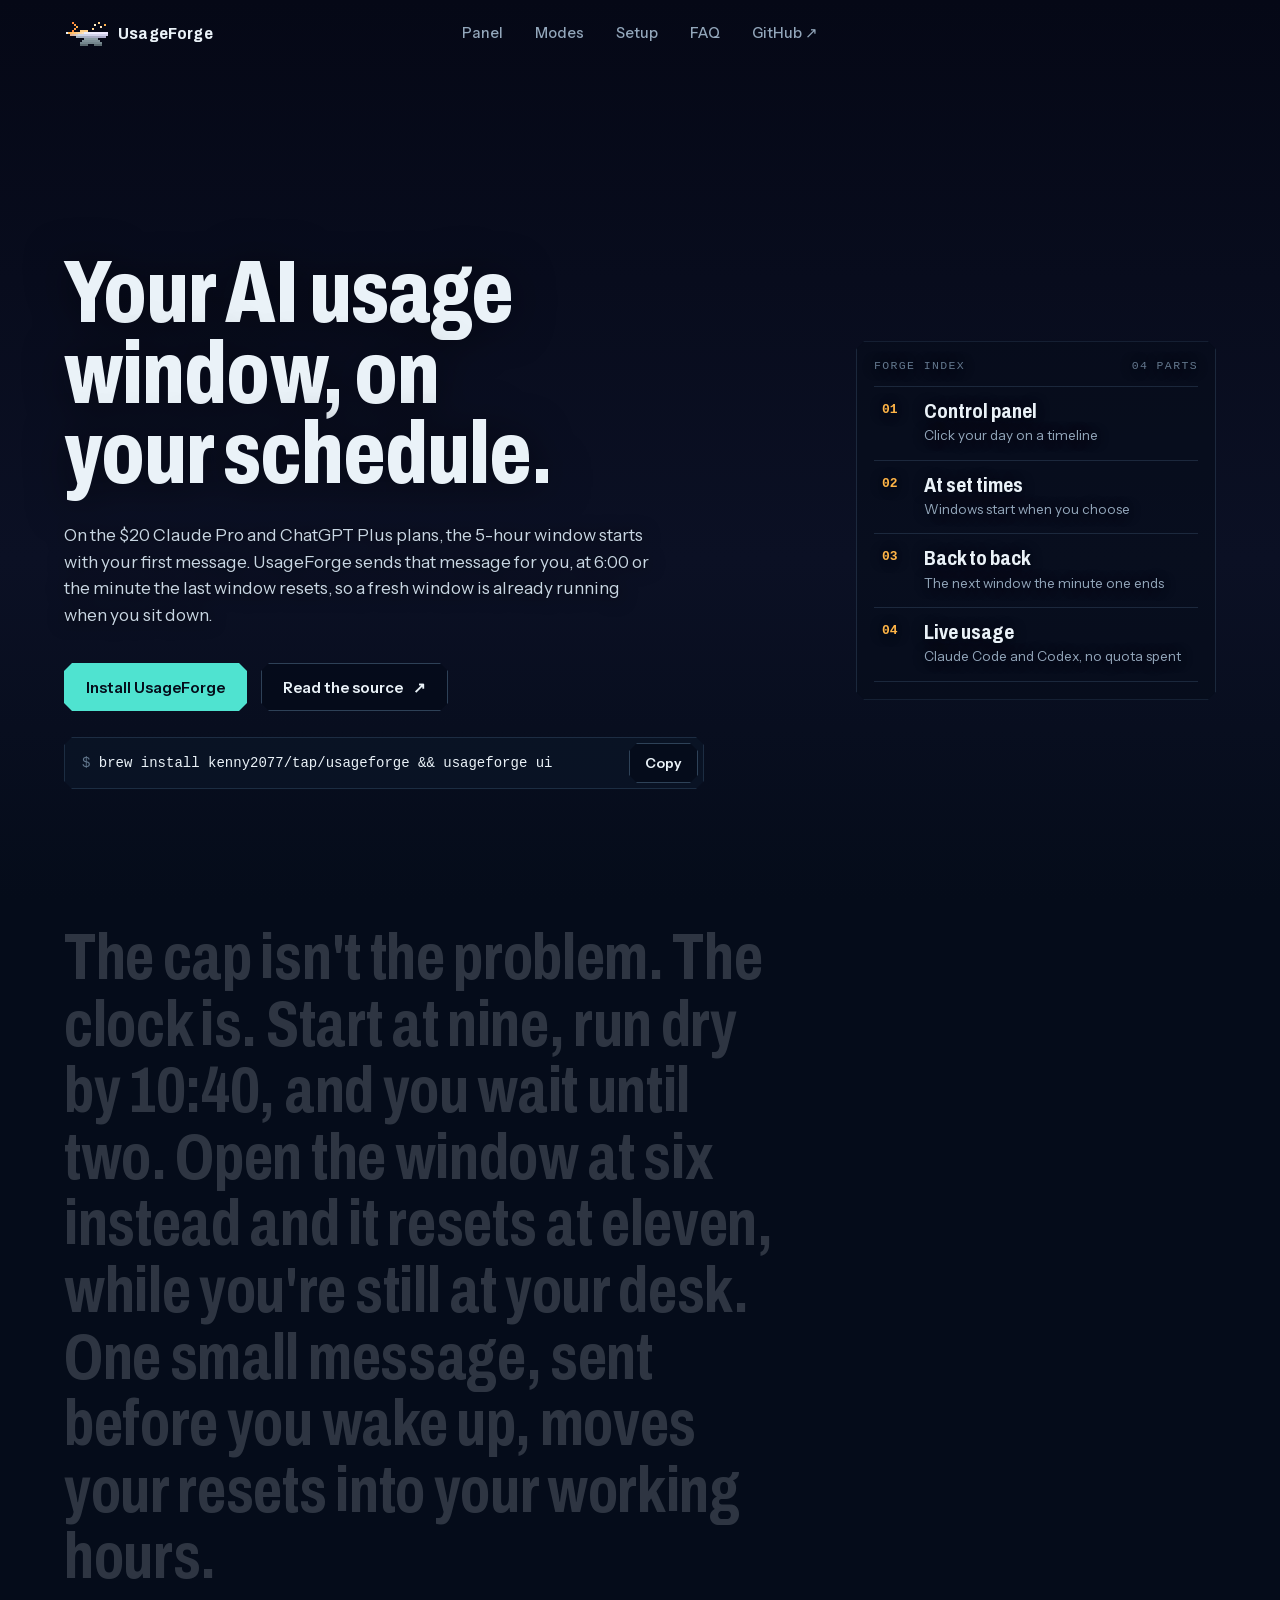
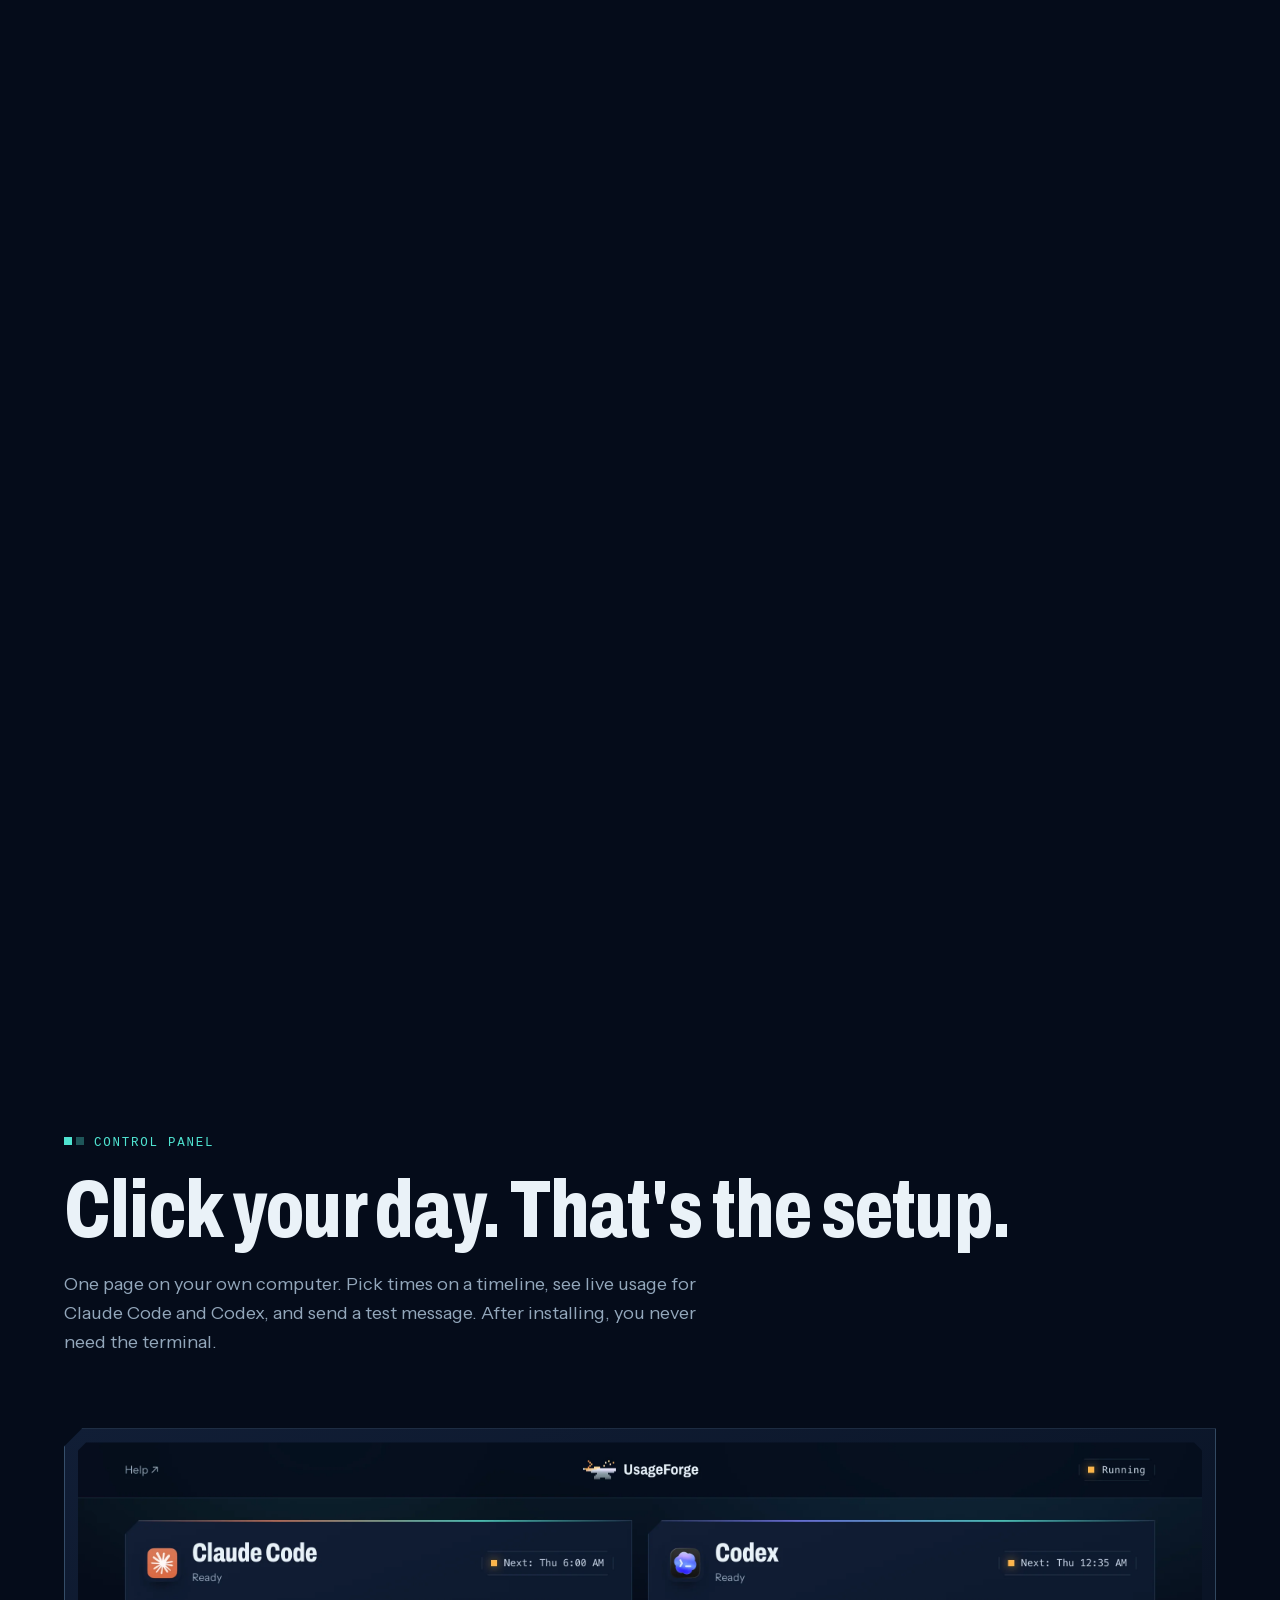
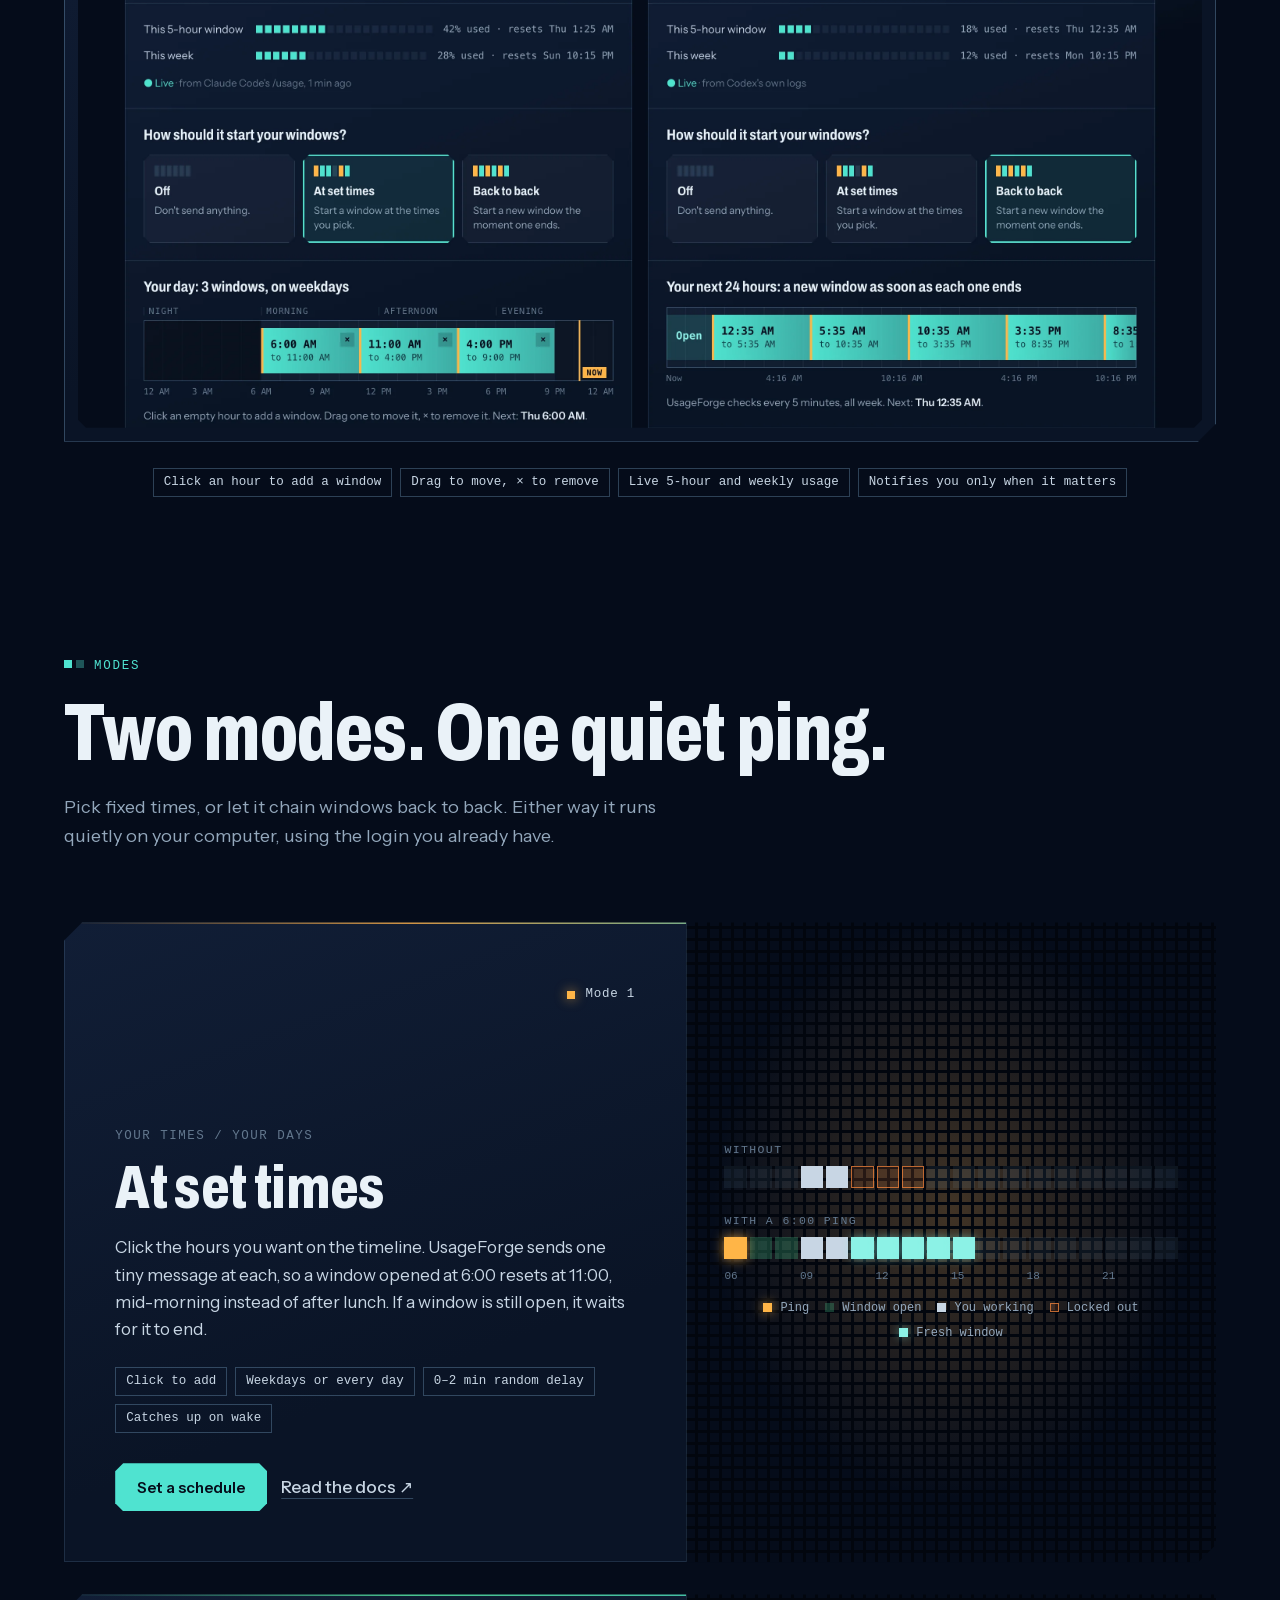
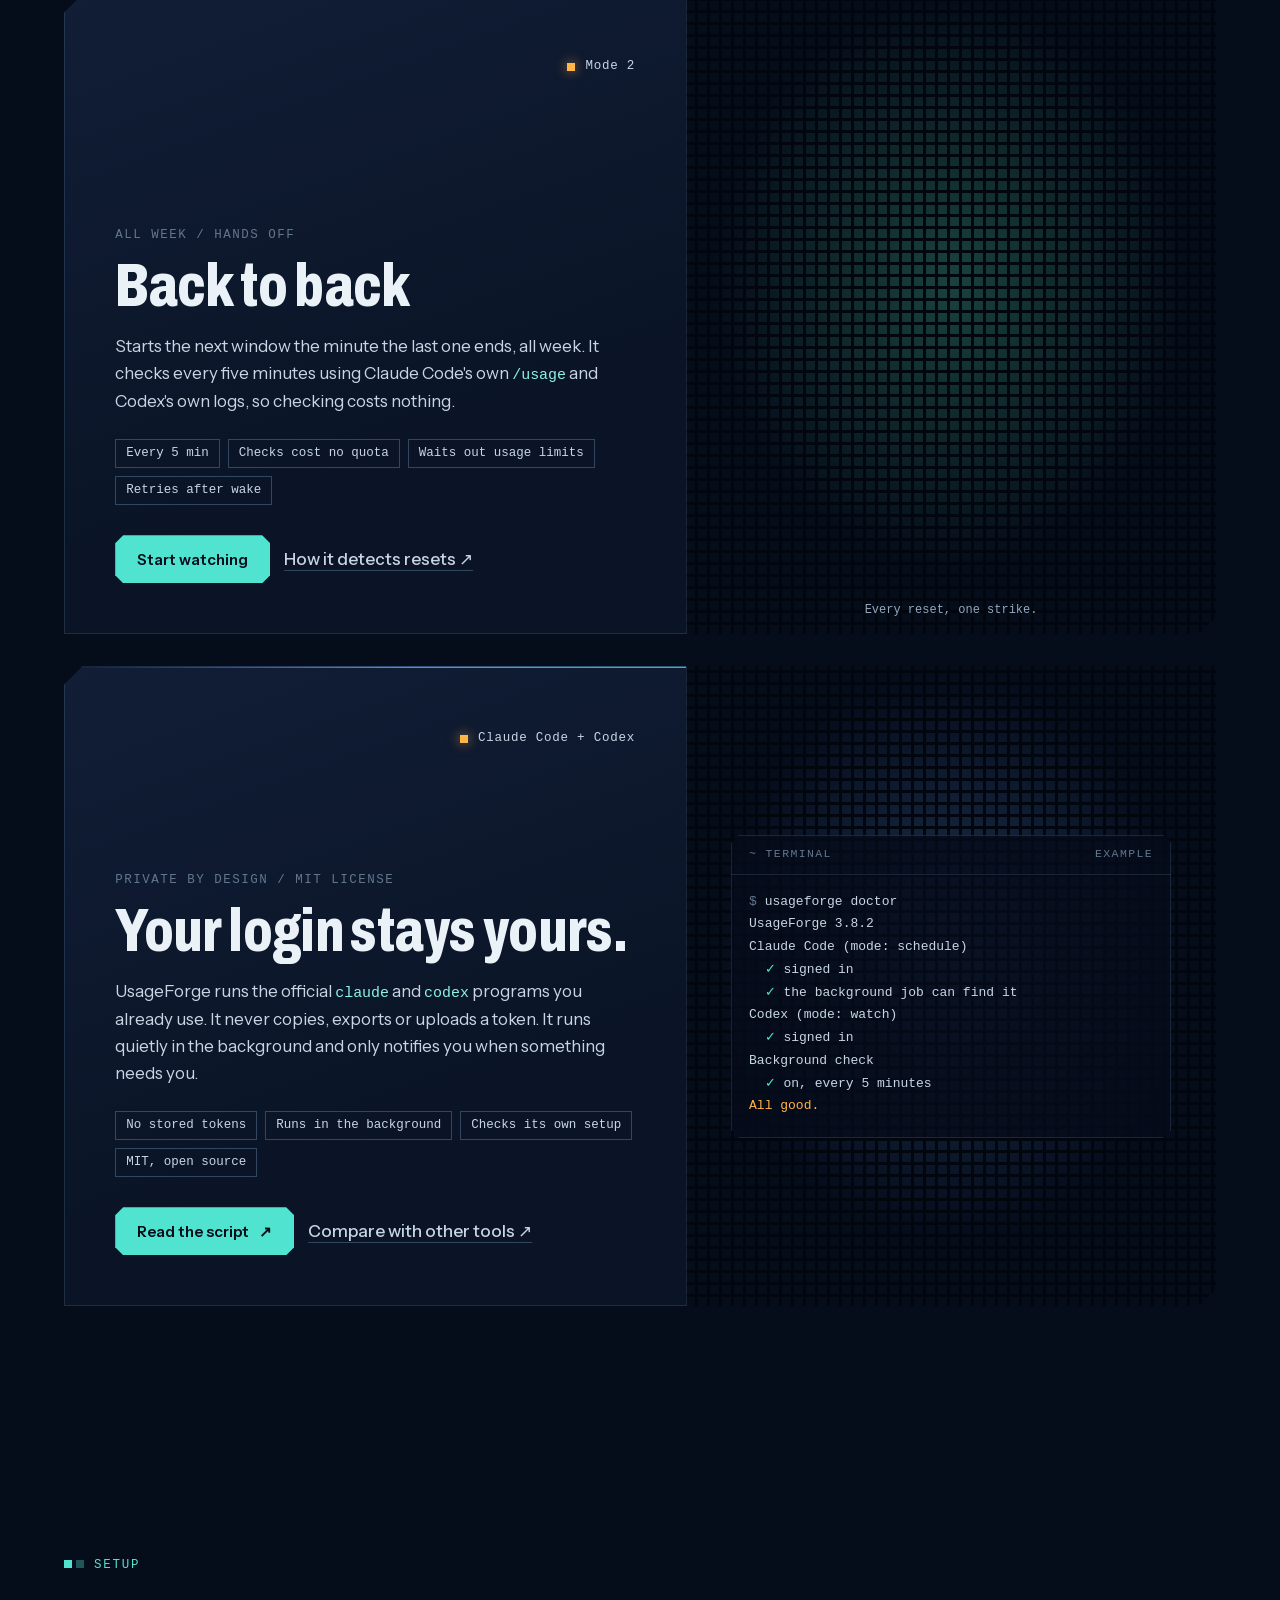
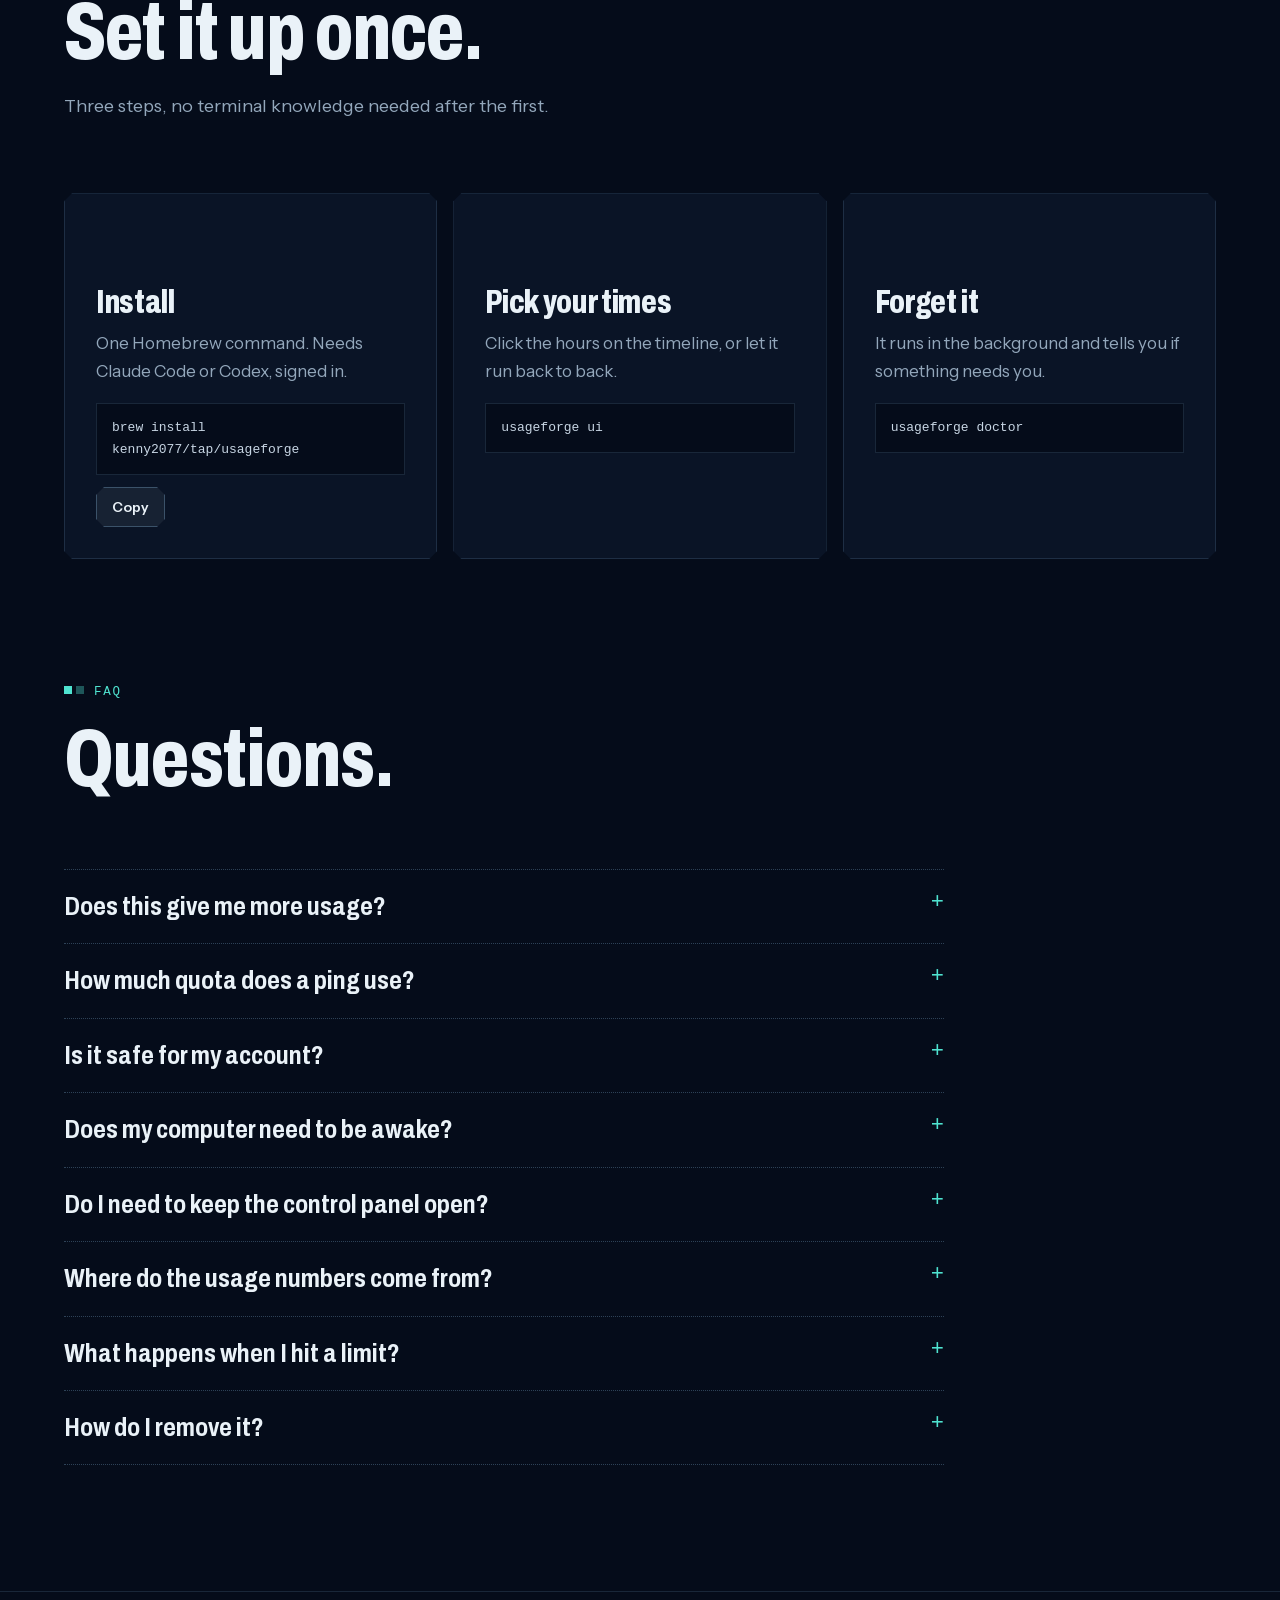
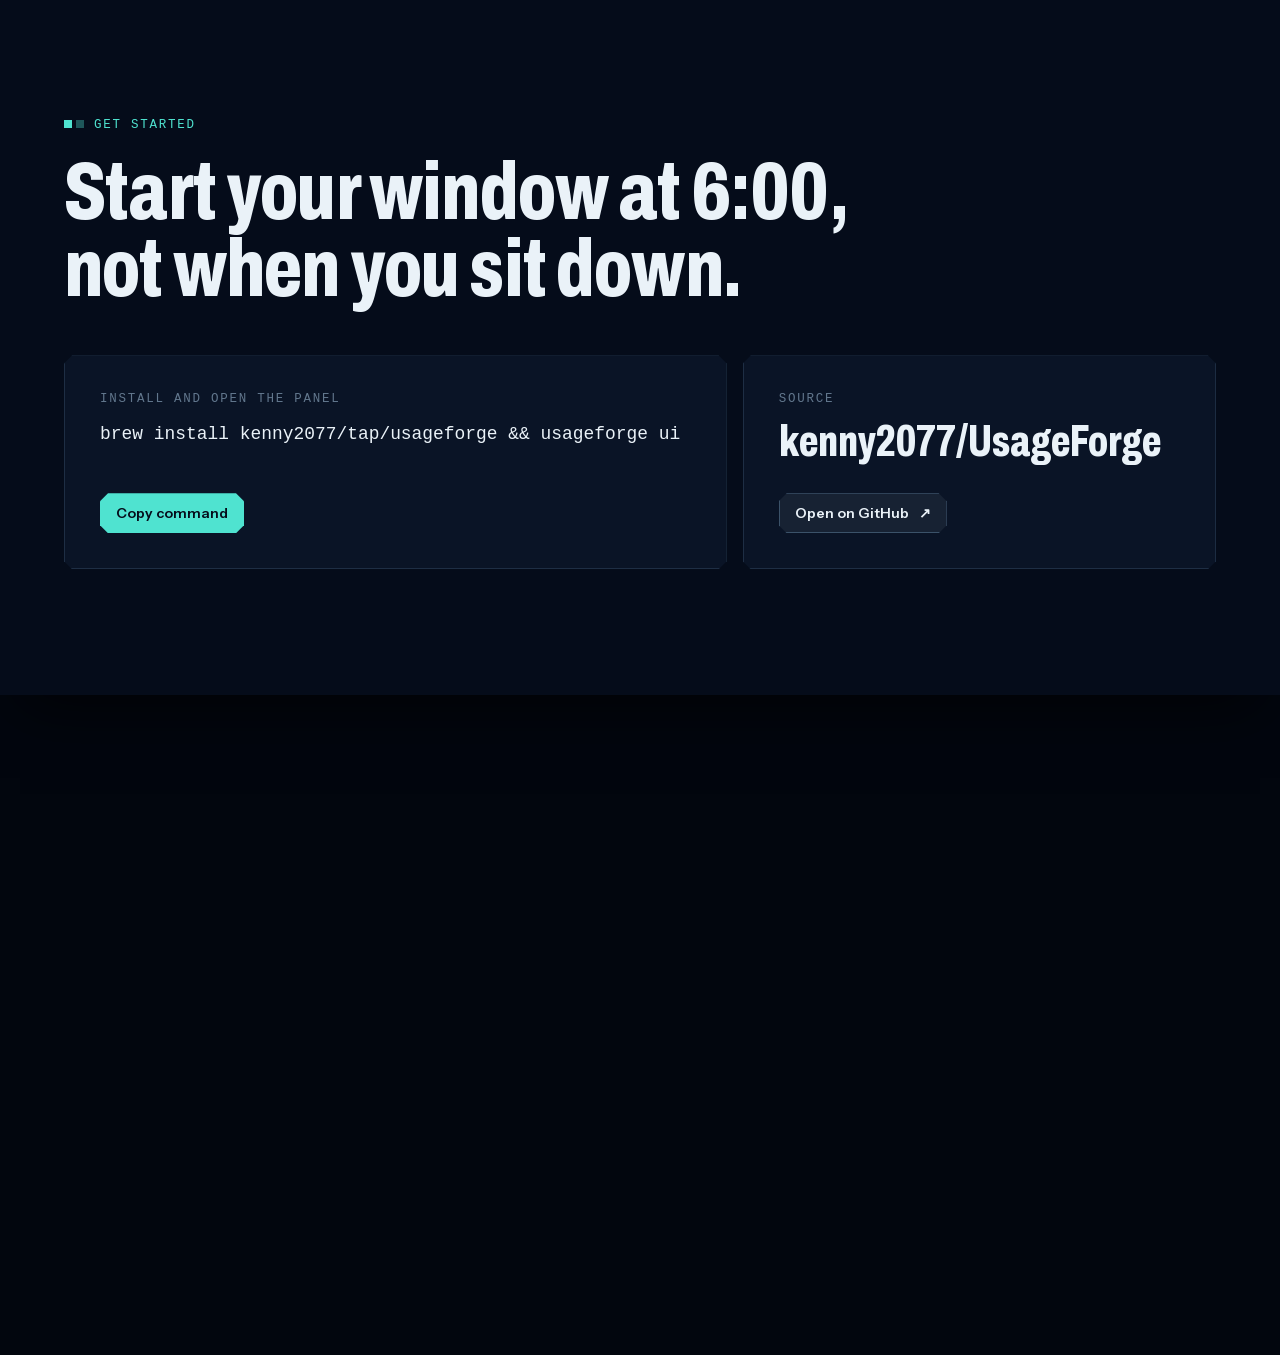
==== docs/index.html @ 70938d41 "fix: no 'Terminated' line in the log when the wake hold is released" ====
<!doctype html>
<html lang="en">
<head>
<meta charset="utf-8">
<meta name="viewport" content="width=device-width, initial-scale=1">
<title>UsageForge</title>
<meta name="description" content="Your AI usage window, on your schedule. UsageForge starts your Claude Code and Codex 5-hour window when you choose. One bash script, no daemon, no stored credentials.">
<meta name="theme-color" content="#050c1a">
<meta name="color-scheme" content="dark">
<meta property="og:type" content="website">
<meta property="og:title" content="UsageForge: your AI usage window, on your schedule">
<meta property="og:description" content="Start your Claude Code and Codex 5-hour window at 6:00, or the minute the last one resets. An Aurora Forge Lab product.">
<link rel="icon" href="assets/usageforge-mark.svg" type="image/svg+xml">
<link rel="preload" href="assets/fonts/archivo-var-latin.woff2" as="font" type="font/woff2" crossorigin>
<link rel="stylesheet" href="styles.css">
<script src="script.js" defer></script>
</head>
<body class="aurora-page">
<a class="skip-link" href="#main-content">Skip to content</a>
<header class="site-header">
  <a class="brand" href="./" aria-label="UsageForge home">
    <img src="assets/usageforge-mark.svg" width="44" height="24" alt="UsageForge pixel mark: a glowing command prompt forged on an anvil">
    <span class="brand-text">UsageForge</span>
  </a>
  <nav class="nav-links" aria-label="Primary navigation">
    <a href="#panel" data-section="panel">Panel</a>
    <a href="#modes" data-section="modes">Modes</a>
    <a href="#setup" data-section="setup">Setup</a>
    <a href="#faq" data-section="faq">FAQ</a>
    <a href="https://github.com/kenny2077/UsageForge" target="_blank" rel="noopener noreferrer">GitHub <span aria-hidden="true">↗</span></a>
  </nav>
</header>

<div class="page">
<main id="main-content">
  <section class="hero" id="top" aria-labelledby="hero-title">
    <canvas class="field hero-field" aria-hidden="true"></canvas>
    <div class="hero-inner">
      <div class="hero-copy">
        <h1 id="hero-title">Your AI usage window, on your schedule.</h1>
        <p class="lede">On the $20 Claude Pro and ChatGPT Plus plans, the 5-hour window starts with your first message. UsageForge sends that message for you, at 6:00 or the minute the last window resets, so a fresh window is already running when you sit down.</p>
        <div class="actions">
          <a class="button button-primary" href="#setup">Install UsageForge</a>
          <a class="button button-ghost" href="https://github.com/kenny2077/UsageForge" target="_blank" rel="noopener noreferrer">Read the source <span aria-hidden="true">↗</span></a>
        </div>
        <div class="command">
          <code id="cmd-hero">brew install kenny2077/tap/usageforge &amp;&amp; usageforge ui</code>
          <button class="button button-ghost button-small copy" type="button" data-copy-from="cmd-hero">Copy</button>
        </div>
      </div>
      <nav class="lab-index" aria-label="UsageForge at a glance">
        <p class="lab-index-head"><span>Forge index</span><span>04 parts</span></p>
        <ol>
          <li><a href="#panel" data-tint="schedule"><span class="ix">01</span><span class="ix-name">Control panel</span><span class="ix-status">Click your day on a timeline</span></a></li>
          <li><a href="#schedule" data-tint="watch"><span class="ix">02</span><span class="ix-name">At set times</span><span class="ix-status">Windows start when you choose</span></a></li>
          <li><a href="#watch" data-tint="private"><span class="ix">03</span><span class="ix-name">Back to back</span><span class="ix-status">The next window the minute one ends</span></a></li>
          <li><a href="#private" data-tint="codex"><span class="ix">04</span><span class="ix-name">Live usage</span><span class="ix-status">Claude Code and Codex, no quota spent</span></a></li>
        </ol>
      </nav>
    </div>
    <a class="scroll-cue" href="#why" aria-label="Scroll to why UsageForge exists"><span aria-hidden="true"></span>Scroll</a>
  </section>

  <section class="statement" id="why" aria-label="Why UsageForge exists">
    <div class="pin">
      <p>The cap isn't the problem. The clock is. Start at nine, run dry by 10:40, and you wait until two. Open the window at six instead and <em>it resets at eleven,</em> while you're still at your desk. One small message, sent before you wake up, <em>moves your resets into your working hours.</em></p>
    </div>
  </section>

  <section class="showcase" id="panel" aria-labelledby="panel-title">
    <header class="section-head">
      <p class="kicker">Control panel</p>
      <h2 id="panel-title">Click your day. That's the setup.</h2>
      <p class="sub">One page on your own computer. Pick times on a timeline, see live usage for Claude Code and Codex, and send a test message. After installing, you never need the terminal.</p>
    </header>
    <figure class="shot">
      <img src="assets/control-panel.webp" width="2880" height="1500" loading="lazy" decoding="async"
        alt="The UsageForge control panel: Claude Code and Codex side by side, each with live 5-hour and weekly usage, a choice of Off, At set times or Back to back, and a 24-hour timeline of windows">
    </figure>
    <ul class="facts shot-facts" aria-label="Control panel highlights">
      <li>Click an hour to add a window</li>
      <li>Drag to move, × to remove</li>
      <li>Live 5-hour and weekly usage</li>
      <li>Notifies you only when it matters</li>
    </ul>
  </section>

  <section class="products" id="modes" aria-labelledby="modes-title">
    <div class="products-sky" aria-hidden="true"><canvas class="field products-field"></canvas></div>
    <header class="section-head">
      <p class="kicker">Modes</p>
      <h2 id="modes-title">Two modes. One quiet ping.</h2>
      <p class="sub">Pick fixed times, or let it chain windows back to back. Either way it runs quietly on your computer, using the login you already have.</p>
    </header>

    <div class="stack">
      <article id="schedule" class="product-entry card card-1 glow" data-tint="schedule" aria-labelledby="schedule-title">
        <div class="card-copy">
          <div class="card-top">
            <span class="glyph glyph-index" data-glyph="01" data-tint="schedule"><span class="glyph-text">01</span></span>
            <p class="status"><span aria-hidden="true"></span>Mode 1</p>
          </div>
          <p class="card-kicker">Your times <span aria-hidden="true">/</span> your days</p>
          <h3 id="schedule-title">At set times</h3>
          <p class="card-lede">Click the hours you want on the timeline. UsageForge sends one tiny message at each, so a window opened at 6:00 resets at 11:00, mid-morning instead of after lunch. If a window is still open, it waits for it to end.</p>
          <ul class="facts" aria-label="At set times features">
            <li>Click to add</li>
            <li>Weekdays or every day</li>
            <li>0–2 min random delay</li>
            <li>Catches up on wake</li>
          </ul>
          <div class="actions">
            <a class="button button-primary" href="#setup">Set a schedule</a>
            <a class="text-link" href="https://github.com/kenny2077/UsageForge#readme" target="_blank" rel="noopener noreferrer">Read the docs <span aria-hidden="true">↗</span></a>
          </div>
        </div>
        <figure class="card-media media-timeline">
          <div class="timeline" role="img" aria-label="Same day without UsageForge: you work 9 to 10:40, then you're locked out until 2. With a 6:00 ping: the window resets at 11 and a fresh one runs until 4.">
            <p class="tl-label">Without</p>
            <div class="tl-row" data-hours="...yyxxx.........."></div>
            <p class="tl-label">With a 6:00 ping</p>
            <div class="tl-row" data-hours="piiyyfffff........"></div>
            <div class="tl-axis" aria-hidden="true"><span>06</span><span>09</span><span>12</span><span>15</span><span>18</span><span>21</span></div>
          </div>
          <figcaption class="tl-legend"><span class="k-p">Ping</span><span class="k-i">Window open</span><span class="k-y">You working</span><span class="k-x">Locked out</span><span class="k-f">Fresh window</span></figcaption>
        </figure>
      </article>

      <article id="watch" class="product-entry card card-2 glow" data-tint="watch" aria-labelledby="watch-title">
        <div class="card-copy">
          <div class="card-top">
            <span class="glyph glyph-index" data-glyph="02" data-tint="watch"><span class="glyph-text">02</span></span>
            <p class="status"><span aria-hidden="true"></span>Mode 2</p>
          </div>
          <p class="card-kicker">All week <span aria-hidden="true">/</span> hands off</p>
          <h3 id="watch-title">Back to back</h3>
          <p class="card-lede">Starts the next window the minute the last one ends, all week. It checks every five minutes using Claude Code's own <code>/usage</code> and Codex's own logs, so checking costs nothing.</p>
          <ul class="facts" aria-label="Back to back features">
            <li>Every 5 min</li>
            <li>Checks cost no quota</li>
            <li>Waits out usage limits</li>
            <li>Retries after wake</li>
          </ul>
          <div class="actions">
            <a class="button button-primary" href="#setup">Start watching</a>
            <a class="text-link" href="https://github.com/kenny2077/UsageForge#how-it-works" target="_blank" rel="noopener noreferrer">How it detects resets <span aria-hidden="true">↗</span></a>
          </div>
        </div>
        <figure class="card-media media-art">
          <span class="glyph glyph-art" data-art="forge" data-tint="watch" role="img" aria-label="A pixel hammer striking an anvil, throwing sparks: one strike for every reset"><span class="glyph-text">Every reset, one strike.</span></span>
          <figcaption>Every reset, one strike.</figcaption>
        </figure>
      </article>

      <article id="private" class="product-entry card card-3 glow" data-tint="private" aria-labelledby="private-title">
        <div class="card-copy">
          <div class="card-top">
            <span class="glyph glyph-index" data-glyph="03" data-tint="private"><span class="glyph-text">03</span></span>
            <p class="status"><span aria-hidden="true"></span>Claude Code + Codex</p>
          </div>
          <p class="card-kicker">Private by design <span aria-hidden="true">/</span> MIT license</p>
          <h3 id="private-title">Your login stays yours.</h3>
          <p class="card-lede">UsageForge runs the official <code>claude</code> and <code>codex</code> programs you already use. It never copies, exports or uploads a token. It runs quietly in the background and only notifies you when something needs you.</p>
          <ul class="facts" aria-label="Privacy facts">
            <li>No stored tokens</li>
            <li>Runs in the background</li>
            <li>Checks its own setup</li>
            <li>MIT, open source</li>
          </ul>
          <div class="actions">
            <a class="button button-primary" href="https://github.com/kenny2077/UsageForge/blob/main/usageforge" target="_blank" rel="noopener noreferrer">Read the script <span aria-hidden="true">↗</span></a>
            <a class="text-link" href="https://github.com/kenny2077/UsageForge/blob/main/docs/research.md" target="_blank" rel="noopener noreferrer">Compare with other tools <span aria-hidden="true">↗</span></a>
          </div>
        </div>
        <figure class="card-media media-term">
          <div class="term" role="img" aria-label="Example terminal: usageforge doctor reports both tools signed in and the background check on">
            <p class="term-head"><span>~ terminal</span><span>example</span></p>
<pre><span class="p">$</span> usageforge doctor
UsageForge 3.8.2
Claude Code (mode: schedule)
  <span class="ok">✓</span> signed in
  <span class="ok">✓</span> the background job can find it
Codex (mode: watch)
  <span class="ok">✓</span> signed in
Background check
  <span class="ok">✓</span> on, every 5 minutes
<span class="am">All good.</span></pre>
          </div>
        </figure>
      </article>
    </div>
  </section>

  <section class="setup" id="setup" aria-labelledby="setup-title">
    <header class="section-head">
      <p class="kicker">Setup</p>
      <h2 id="setup-title">Set it up once.</h2>
      <p class="sub">Three steps, no terminal knowledge needed after the first.</p>
    </header>
    <ol class="steps">
      <li class="step glow">
        <span class="glyph glyph-index" data-glyph="01"><span class="glyph-text">01</span></span>
        <h3>Install</h3>
        <p>One Homebrew command. Needs Claude Code or Codex, signed in.</p>
        <pre id="cmd-install">brew install kenny2077/tap/usageforge</pre>
        <button class="button button-ghost button-small copy" type="button" data-copy-from="cmd-install">Copy</button>
      </li>
      <li class="step glow">
        <span class="glyph glyph-index" data-glyph="02"><span class="glyph-text">02</span></span>
        <h3>Pick your times</h3>
        <p>Click the hours on the timeline, or let it run back to back.</p>
        <pre>usageforge ui</pre>
      </li>
      <li class="step glow">
        <span class="glyph glyph-index" data-glyph="03"><span class="glyph-text">03</span></span>
        <h3>Forget it</h3>
        <p>It runs in the background and tells you if something needs you.</p>
        <pre>usageforge doctor</pre>
      </li>
    </ol>
  </section>

  <section class="faq" id="faq" aria-labelledby="faq-title">
    <header class="section-head">
      <p class="kicker">FAQ</p>
      <h2 id="faq-title">Questions.</h2>
    </header>
    <div class="faq-list">
      <details><summary>Does this give me more usage?</summary><p>No. Your caps stay the same. UsageForge changes <em>when</em> each 5-hour window starts, so a reset lands while you're working instead of while you're asleep.</p></details>
      <details><summary>How much quota does a ping use?</summary><p>Very little. Claude gets one short Haiku message with tools, hooks, plugins and MCP servers turned off. Codex gets one read-only <code>codex exec</code> at low reasoning effort. Back to back sends about 4–5 messages a day per tool, and each one counts a little toward your weekly cap.</p></details>
      <details><summary>Is it safe for my account?</summary><p>UsageForge uses the official programs, your own login, on your own machine. It never extracts a token or shares an account, and it sends a few tiny messages a day with random timing. We found no report of anyone banned for scheduled pings. Anthropic's and OpenAI's terms leave automation a grey area, though, so read them and decide for yourself. Schedule mode is the most conservative choice.</p></details>
      <details><summary>Does my computer need to be awake?</summary><p>Yes. A sleeping laptop can't send anything. On macOS, launchd runs a missed ping as soon as the Mac wakes. To wake it on a schedule, run <code>sudo pmset repeat wakeorpoweron MTWRFSU 05:58:00</code>.</p></details>
      <details><summary>Do I need to keep the control panel open?</summary><p>No. Closing the page changes nothing. A background check that's built into macOS runs every 5 minutes, even after a restart, and notifies you if something goes wrong.</p></details>
      <details><summary>Where do the usage numbers come from?</summary><p>For Claude Code, from its own <code>/usage</code> command. It runs on your computer and sends no message. For Codex, from the log files Codex already writes. Neither costs any quota.</p></details>
      <details><summary>What happens when I hit a limit?</summary><p>UsageForge sees the reset time and waits until then. It doesn't send messages that can't succeed, and it sends you one notification.</p></details>
      <details><summary>How do I remove it?</summary><p>Set both tools to Off in the panel, or run <code>usageforge stop</code>. Then <code>brew uninstall usageforge</code> and delete <code>~/.local/state/usageforge</code>.</p></details>
    </div>
  </section>

  <section class="contact" id="start" aria-labelledby="start-title">
    <p class="kicker">Get started</p>
    <h2 id="start-title">Start your window at 6:00, not when you sit down.</h2>
    <ul class="contact-options">
      <li class="contact-option glow">
        <p class="contact-option-title">Install and open the panel</p>
        <p class="contact-address contact-cmd" id="cmd-cta">brew install kenny2077/tap/usageforge &amp;&amp; usageforge ui</p>
        <div class="contact-option-actions">
          <button class="button button-primary button-small copy" type="button" data-copy-from="cmd-cta">Copy command</button>
        </div>
      </li>
      <li class="contact-option glow">
        <p class="contact-option-title">Source</p>
        <p class="contact-address">kenny2077/<wbr>UsageForge</p>
        <div class="contact-option-actions">
          <a class="button button-ghost button-small" href="https://github.com/kenny2077/UsageForge" target="_blank" rel="noopener noreferrer">Open on GitHub <span aria-hidden="true">↗</span></a>
        </div>
      </li>
    </ul>
    <p class="copy-status" role="status" aria-live="polite"></p>
  </section>
</main>
</div>

<footer class="site-footer">
  <div class="footer-cols">
    <nav aria-label="UsageForge">
      <h2>UsageForge</h2>
      <a href="#modes">Modes</a>
      <a href="#setup">Setup</a>
      <a href="#faq">FAQ</a>
    </nav>
    <nav aria-label="Project">
      <h2>Project</h2>
      <a href="https://github.com/kenny2077/UsageForge" target="_blank" rel="noopener noreferrer">Source ↗</a>
      <a href="https://github.com/kenny2077/UsageForge/releases" target="_blank" rel="noopener noreferrer">Releases ↗</a>
      <a href="https://github.com/kenny2077/UsageForge/issues" target="_blank" rel="noopener noreferrer">Issues ↗</a>
    </nav>
    <nav aria-label="Aurora Forge Lab">
      <h2>Aurora Forge Lab</h2>
      <a href="https://auroraforgelab.com/" target="_blank" rel="noopener noreferrer">The lab ↗</a>
      <a href="https://auroraforgelab.com/#products" target="_blank" rel="noopener noreferrer">Other products ↗</a>
    </nav>
  </div>
  <div class="wordmark-wrap">
    <span class="glyph glyph-wordmark" data-glyph="USAGE FORGE" role="img" aria-label="UsageForge"><span class="glyph-text">UsageForge</span></span>
  </div>
  <div class="footer-meta">
    <span>© 2026 Aurora Forge Lab · MIT License</span>
    <span>Not affiliated with Anthropic or OpenAI.</span>
  </div>
</footer>
</body>
</html>
---- docs/styles.css ----
/* UsageForge, an Aurora Forge Lab product. Shares the lab's night sky, aurora light, amber signal and lamp field. */

@font-face {
  font-family: "Archivo";
  src: url("assets/fonts/archivo-var-latin.woff2") format("woff2");
  font-weight: 100 900;
  font-stretch: 62% 125%;
  font-display: swap;
}

@font-face {
  font-family: "Instrument Sans";
  src: url("assets/fonts/instrument-sans-var-latin.woff2") format("woff2");
  font-weight: 400 700;
  font-stretch: 75% 100%;
  font-display: swap;
}

:root {
  --deep: #02060e;
  --night: #050c1a;
  --night-2: #0a1426;
  --night-3: #111e36;
  --ink: #eaf2f8;
  --ink-2: #c8d6e4;
  --muted: #93a7bb;
  --faint: #62778d;
  --line: rgba(150, 205, 245, 0.14);
  --line-2: rgba(150, 205, 245, 0.28);
  --aurora: #4fe3d0;
  --aurora-hi: #8cf2e6;
  --cyan: #4cc9f0;
  --blue: #5b8cff;
  --violet: #9b7dff;
  --amber: #ffb547;
  --amber-hot: #ff8a3d;
  --display: "Archivo", "Arial Narrow", Impact, sans-serif;
  --sans: "Instrument Sans", -apple-system, BlinkMacSystemFont, "Segoe UI", Helvetica, Arial, sans-serif;
  --mono: ui-monospace, "SF Mono", SFMono-Regular, Menlo, Consolas, monospace;
  --nav-h: 68px;
  --gutter: max(clamp(16px, 5vw, 72px), calc((100% - 1240px) / 2));
  --ease: cubic-bezier(0.16, 1, 0.3, 1);
  --chamfer: polygon(8px 0, calc(100% - 8px) 0, 100% 8px, 100% calc(100% - 8px), calc(100% - 8px) 100%, 8px 100%, 0 calc(100% - 8px), 0 8px);
  --chamfer-lg: polygon(18px 0, 100% 0, 100% calc(100% - 18px), calc(100% - 18px) 100%, 0 100%, 0 18px);
  /* Lamp board: square lamps separated by dark seams, drawn over any background. */
  --cell: 12px;
  --seam: 3px;
  --seam-color: var(--deep);
  --lamps:
    repeating-linear-gradient(90deg, transparent 0 calc(var(--cell) - var(--seam)), var(--seam-color) 0 var(--cell)),
    repeating-linear-gradient(0deg, transparent 0 calc(var(--cell) - var(--seam)), var(--seam-color) 0 var(--cell));
}

*,
*::before,
*::after {
  box-sizing: border-box;
}

html {
  background: var(--deep);
  color-scheme: dark;
  scroll-padding-top: calc(var(--nav-h) + 16px);
}

@media (prefers-reduced-motion: no-preference) {
  html {
    scroll-behavior: smooth;
  }
}

body {
  margin: 0;
  background: var(--deep);
  color: var(--ink);
  font: 400 17px/1.6 var(--sans);
  -webkit-font-smoothing: antialiased;
  text-rendering: optimizeLegibility;
  overflow-x: clip;
  overflow-wrap: break-word;
}

.aurora-page {
  background: var(--deep);
}

img {
  display: block;
  max-width: 100%;
  height: auto;
}

a {
  color: inherit;
}

h1,
h2,
h3 {
  margin: 0;
  font-family: var(--display);
  font-stretch: 72%;
  font-weight: 800;
  line-height: 0.94;
  letter-spacing: -0.01em;
  text-wrap: balance;
}

p {
  margin: 0;
}

::selection {
  background: var(--aurora);
  color: var(--night);
}

:focus-visible {
  outline: 2px solid var(--amber);
  outline-offset: 3px;
}

.skip-link {
  position: fixed;
  top: 12px;
  left: 12px;
  z-index: 100;
  padding: 10px 14px;
  background: var(--amber);
  color: var(--deep);
  font-weight: 600;
  text-decoration: none;
  transform: translateY(-160%);
}

.skip-link:focus {
  transform: none;
}

/* ---------- Shared parts ---------- */

.kicker {
  margin-bottom: 20px;
  color: var(--aurora);
  font: 500 12.5px/1.2 var(--mono);
  letter-spacing: 0.14em;
  text-transform: uppercase;
}

.kicker::before {
  content: "";
  display: inline-block;
  width: 8px;
  height: 8px;
  margin-right: 22px;
  vertical-align: 0.05em;
  background: currentColor;
  box-shadow: 12px 0 0 rgba(79, 227, 208, 0.35);
}

.kicker span {
  color: var(--faint);
}

.sub {
  margin-top: 22px;
  max-width: 54ch;
  color: var(--muted);
  font-size: 18px;
}

.actions {
  display: flex;
  flex-wrap: wrap;
  align-items: center;
  gap: 12px 14px;
}

.button {
  --bg: var(--aurora);
  --fg: var(--night);
  display: inline-flex;
  align-items: center;
  justify-content: center;
  gap: 10px;
  min-height: 48px;
  padding: 14px 22px;
  border: 0;
  background: var(--bg);
  color: var(--fg);
  font: 600 15px/1 var(--sans);
  text-decoration: none;
  cursor: pointer;
  clip-path: var(--chamfer);
  transition: transform 0.15s var(--ease), background-color 0.2s, box-shadow 0.2s;
}

.button:active {
  transform: translateY(1px) scale(0.99);
}

.button-ghost {
  --bg: rgba(234, 242, 248, 0.06);
  --fg: var(--ink);
  box-shadow: inset 0 0 0 1px var(--line-2);
}

.button-small {
  min-height: 40px;
  padding: 11px 16px;
  font-size: 14px;
}

/* A clip-path would hide the outline, so the focused button drops its chamfer. */
.button:focus-visible {
  clip-path: none;
}

@media (hover: hover) {
  .button-primary:hover {
    --bg: var(--aurora-hi);
  }

  .button-ghost:hover {
    --bg: rgba(234, 242, 248, 0.11);
    box-shadow: inset 0 0 0 1px rgba(150, 205, 245, 0.45);
  }
}

.text-link {
  color: var(--ink-2);
  font-weight: 500;
  text-decoration: underline;
  text-decoration-color: var(--line-2);
  text-underline-offset: 5px;
  transition: color 0.2s, text-decoration-color 0.2s;
}

.text-link:hover {
  color: var(--ink);
  text-decoration-color: var(--amber);
}

/* Cursor flashlight on fine pointers; script.js writes --mx/--my. */
.glow {
  position: relative;
}

.glow::before {
  content: "";
  position: absolute;
  inset: 0;
  z-index: 0;
  pointer-events: none;
  opacity: 0;
  background: radial-gradient(260px circle at var(--mx, 50%) var(--my, 50%), rgba(79, 227, 208, 0.08), transparent 70%);
  transition: opacity 0.25s;
}

@media (hover: hover) and (pointer: fine) {
  .glow:hover::before {
    opacity: 1;
  }
}

/* Dot-matrix glyphs. The text is the no-JavaScript fallback; script.js draws lamps over it. */
.glyph {
  position: relative;
  display: block;
}

.glyph canvas {
  position: absolute;
  inset: 0;
  width: 100%;
  height: 100%;
}

.glyph-text {
  font: 800 1em/1 var(--display);
  font-stretch: 62%;
  color: var(--aurora);
}

.glyph.is-drawn .glyph-text {
  visibility: hidden;
}

/* ---------- Navigation ---------- */

.site-header {
  position: fixed;
  inset: 0 0 auto;
  z-index: 50;
  display: grid;
  grid-template-columns: 1fr auto 1fr;
  align-items: center;
  gap: 16px;
  height: var(--nav-h);
  padding: 0 var(--gutter);
  border-bottom: 1px solid transparent;
  transition: background-color 0.4s var(--ease), border-color 0.4s var(--ease), backdrop-filter 0.4s;
}

.site-header.is-scrolled {
  background: rgba(5, 12, 26, 0.8);
  border-bottom-color: var(--line);
  backdrop-filter: blur(14px) saturate(1.2);
  -webkit-backdrop-filter: blur(14px) saturate(1.2);
}

.brand {
  display: inline-flex;
  align-items: center;
  gap: 10px;
  justify-self: start;
  color: var(--ink);
  font: 700 17px/1 var(--display);
  font-stretch: 85%;
  letter-spacing: 0.01em;
  text-decoration: none;
}

.brand img {
  width: 44px;
  height: 24px;
  image-rendering: pixelated;
}

.nav-links {
  display: flex;
  gap: 4px;
}

.nav-links a {
  padding: 9px 14px;
  color: var(--muted);
  font-size: 14.5px;
  font-weight: 500;
  text-decoration: none;
  transition: color 0.2s, background-color 0.2s;
  clip-path: var(--chamfer);
}

.nav-links a:hover,
.nav-links a.is-current,
.nav-links a[aria-current="page"] {
  color: var(--ink);
  background: rgba(79, 227, 208, 0.1);
}

.nav-links a:focus-visible {
  clip-path: none;
}

/* ---------- Page and footer reveal ---------- */

.page {
  position: relative;
  z-index: 1;
  background: var(--night);
  box-shadow: 0 30px 60px -20px rgba(0, 0, 0, 0.7);
}

/* ---------- Hero ---------- */

.hero {
  position: relative;
  /* Above the statement's overlap, so the lake and the hero buttons keep their clicks. */
  z-index: 2;
  isolation: isolate;
  display: flex;
  flex-direction: column;
  justify-content: center;
  min-height: 100svh;
  /* More room above than below, so the copy and the index sit a little under the middle. */
  padding: calc(var(--nav-h) + 13vh) var(--gutter) 5vh;
  overflow: hidden;
  /* No-JavaScript sky: the same lamp board, lit by CSS gradients. */
  background:
    var(--lamps),
    radial-gradient(70% 45% at 72% 26%, rgba(76, 201, 240, 0.34), transparent 70%),
    radial-gradient(55% 40% at 30% 18%, rgba(79, 227, 208, 0.28), transparent 70%),
    radial-gradient(40% 30% at 88% 10%, rgba(155, 125, 255, 0.22), transparent 70%),
    linear-gradient(180deg, #030814, #0a1730 60%, var(--night));
}

.field {
  position: absolute;
  inset: 0;
  z-index: -2;
  width: 100%;
  height: 100%;
}

/* One canvas pixel per scene cell, scaled up crisp by the compositor. It fades in once built. */
.hero-field {
  image-rendering: pixelated;
  opacity: 0;
  transition: opacity 0.9s var(--ease);
}

.hero-field.is-ready {
  opacity: 1;
}

/* With the scene on its way, the hero waits in plain night instead of the lamp board. */
.js .hero {
  background: linear-gradient(180deg, #050816, #0b1024 62%, var(--night));
}

.hero-inner {
  display: grid;
  grid-template-columns: minmax(0, 1fr) 360px;
  align-items: center;
  gap: 48px;
  will-change: transform;
}

.hero-copy {
  max-width: 820px;
}

.hero h1 {
  max-width: 13ch;
  font-size: clamp(54px, 7vw, 112px);
  line-height: 0.9;
  text-shadow: 0 2px 40px rgba(2, 6, 14, 0.6);
}

.lede {
  margin-top: 28px;
  max-width: 54ch;
  color: var(--ink-2);
  font-size: clamp(17px, 1.35vw, 20px);
  line-height: 1.55;
  text-shadow: 0 1px 18px rgba(2, 6, 14, 0.9), 0 0 2px rgba(2, 6, 14, 0.6);
}

.hero .actions {
  margin-top: 34px;
}

/* On phones the copy fills the screen, so the hero grows a stage below it for the valley. */
@media (max-aspect-ratio: 1/1) {
  .hero {
    padding-top: calc(var(--nav-h) + 32px);
    padding-bottom: 108vw;
  }
}

/* The sky moves behind the hero actions, so the ghost buttons carry their own night. */
.hero .button-ghost {
  --bg: rgba(5, 12, 26, 0.82);
}

/* A light veil, not frosted glass: the valley stays visible through it, and no blur
   is recomputed over the moving sky every frame. */
.lab-index {
  padding: 18px;
  background: rgba(5, 12, 26, 0.42);
  text-shadow: 0 1px 12px rgba(2, 6, 14, 0.95);
  box-shadow: inset 0 0 0 1px var(--line);
  clip-path: var(--chamfer);
}

.lab-index-head {
  display: flex;
  justify-content: space-between;
  color: var(--faint);
  font: 500 11.5px/1.3 var(--mono);
  letter-spacing: 0.12em;
  text-transform: uppercase;
}

.lab-index ol {
  margin: 12px 0 0;
  padding: 0;
  list-style: none;
  border-top: 1px solid var(--line);
}

.lab-index a {
  display: grid;
  grid-template-columns: 34px 1fr;
  gap: 2px 8px;
  padding: 13px 8px;
  border-bottom: 1px solid var(--line);
  text-decoration: none;
  transition: background-color 0.2s;
}

.lab-index a:hover,
.lab-index a:focus-visible {
  background: rgba(79, 227, 208, 0.07);
}

.ix {
  grid-row: span 2;
  color: var(--amber);
  font: 600 13px/1.6 var(--mono);
}

.ix-name {
  font: 700 21px/1.1 var(--display);
  font-stretch: 78%;
}

.ix-status {
  color: var(--muted);
  font-size: 13.5px;
}

.scroll-cue {
  position: absolute;
  right: var(--gutter);
  bottom: 28px;
  display: none;
  align-items: center;
  gap: 10px;
  color: var(--faint);
  font: 500 12px/1 var(--mono);
  letter-spacing: 0.14em;
  text-decoration: none;
  text-transform: uppercase;
}

.scroll-cue span {
  width: 6px;
  height: 18px;
  background: linear-gradient(var(--aurora) 0 0) top / 6px 6px no-repeat;
  animation: drip 1.8s steps(3) infinite;
}

@keyframes drip {
  to {
    background-position: 0 18px;
  }
}

/* ---------- Statement ---------- */

.statement {
  position: relative;
  z-index: 1;
  height: 210vh;
  margin-top: -14vh;
  background: linear-gradient(180deg, transparent, var(--night) 12vh);
}

.statement .pin {
  position: sticky;
  top: 0;
  display: flex;
  align-items: center;
  height: 100svh;
  padding: var(--nav-h) var(--gutter) 0;
}

.statement p {
  max-width: 24ch;
  font: 700 clamp(34px, min(5vw, 7.4vh), 84px)/1.04 var(--display);
  font-stretch: 74%;
  letter-spacing: -0.005em;
  text-wrap: pretty;
}

.statement em {
  color: var(--amber);
  font-style: normal;
}

.js .statement .w {
  color: rgba(234, 242, 248, 0.18);
  transition: color 0.35s var(--ease);
}

.js .statement .w.lit {
  color: var(--ink);
}

.js .statement .w.lit.hot {
  color: var(--amber);
}

/* ---------- Products: stacked cards ---------- */

.products {
  position: relative;
  isolation: isolate;
  padding: clamp(40px, 8vh, 96px) var(--gutter) clamp(88px, 14vh, 160px);
}

/* A sticky sky behind the stack: it takes the colour of the product in view. */
.products-sky {
  position: sticky;
  top: 0;
  z-index: -1;
  height: 100svh;
  margin: 0 calc(-1 * var(--gutter)) -100svh;
  pointer-events: none;
  -webkit-mask-image: linear-gradient(180deg, transparent, #000 22%, #000 78%, transparent);
  mask-image: linear-gradient(180deg, transparent, #000 22%, #000 78%, transparent);
}

.section-head {
  max-width: 1000px;
  margin-bottom: clamp(48px, 8vh, 88px);
}

.section-head h2,
.contact h2 {
  font-size: clamp(46px, 6.4vw, 100px);
}

.stack {
  display: grid;
  gap: 32px;
}

.card {
  position: sticky;
  top: calc(var(--nav-h) + 20px + var(--i, 0) * 18px);
  display: grid;
  grid-template-columns: minmax(0, 1.08fr) minmax(0, 0.92fr);
  min-height: min(76svh, 640px);
  background: linear-gradient(160deg, var(--night-3), var(--night-2) 55%);
  box-shadow: inset 0 0 0 1px var(--line), 0 -24px 60px -40px rgba(0, 0, 0, 0.8);
  clip-path: var(--chamfer-lg);
  transform-origin: 50% 0;
}

.card-1 { --i: 0; --tint: #58f0a8; }
.card-2 { --i: 1; --tint: #ffb14a; }
.card-3 { --i: 2; --tint: #6aa7ff; }
.card-4 { --i: 3; --tint: #ff6fae; }
.card-5 { --i: 4; --tint: #b48cff; }

.card::after {
  content: "";
  position: absolute;
  inset: 0 0 auto;
  height: 2px;
  background: linear-gradient(90deg, transparent, var(--tint) 30%, var(--aurora) 70%, transparent);
  opacity: 0.8;
}

.card-copy {
  position: relative;
  z-index: 1;
  display: flex;
  flex-direction: column;
  padding: clamp(28px, 4vw, 56px);
}

.card-top {
  display: flex;
  align-items: center;
  justify-content: space-between;
  gap: 16px;
  margin-bottom: auto;
  padding-bottom: 32px;
}

.glyph-index {
  width: 66px;
  height: 42px;
  font-size: 40px;
}

.status {
  display: inline-flex;
  align-items: center;
  gap: 10px;
  color: var(--ink-2);
  font: 500 12.5px/1.3 var(--mono);
  letter-spacing: 0.06em;
  text-align: right;
}

.status span {
  flex: none;
  width: 8px;
  height: 8px;
  background: var(--amber);
  box-shadow: 0 0 12px rgba(255, 181, 71, 0.7);
}

.card-kicker {
  color: var(--faint);
  font: 500 12.5px/1.3 var(--mono);
  letter-spacing: 0.12em;
  text-transform: uppercase;
}

.card h3 {
  margin-top: 14px;
  font-size: clamp(42px, 4.8vw, 76px);
}

.card-lede {
  margin-top: 18px;
  max-width: 50ch;
  color: var(--ink-2);
}

.facts {
  display: flex;
  flex-wrap: wrap;
  gap: 8px;
  margin: 24px 0 30px;
  padding: 0;
  list-style: none;
}

.facts li {
  padding: 7px 11px;
  color: var(--ink-2);
  font: 500 12.5px/1.2 var(--mono);
  box-shadow: inset 0 0 0 1px var(--line-2);
}

.card-media {
  position: relative;
  z-index: 1;
  margin: 0;
  display: grid;
  place-items: center;
  padding: clamp(24px, 3vw, 40px);
  background:
    var(--lamps),
    radial-gradient(60% 60% at 50% 45%, color-mix(in srgb, var(--tint) 24%, transparent), transparent 75%),
    var(--night);
  --seam-color: var(--night-2);
  box-shadow: inset 1px 0 0 var(--line);
}

.card-media figcaption {
  position: absolute;
  left: 20px;
  right: 20px;
  bottom: 16px;
  color: var(--muted);
  font: 500 12px/1.4 var(--mono);
}

.glyph-art {
  width: min(100%, 440px);
  aspect-ratio: 40 / 31;
  display: grid;
  place-items: center;
  font-size: clamp(28px, 3vw, 44px);
  text-align: center;
}

.glyph-art .glyph-text {
  color: var(--tint);
}

/* ---------- Contact ---------- */

.contact {
  padding: clamp(88px, 14vh, 160px) var(--gutter);
  border-top: 1px solid var(--line);
}

.contact-options {
  display: grid;
  grid-template-columns: minmax(0, 1.4fr) minmax(0, 1fr);
  gap: 16px;
  margin: 48px 0 0;
  padding: 0;
  list-style: none;
}

.contact-option {
  display: flex;
  flex-direction: column;
  gap: 12px;
  padding: clamp(22px, 3vw, 36px);
  background: var(--night-2);
  box-shadow: inset 0 0 0 1px var(--line);
  clip-path: var(--chamfer);
}

.contact-option > * {
  position: relative;
  z-index: 1;
}

.contact-option-title {
  color: var(--faint);
  font: 500 12.5px/1.3 var(--mono);
  letter-spacing: 0.14em;
  text-transform: uppercase;
}

.contact-address {
  font: 800 clamp(28px, 3.4vw, 52px)/1 var(--display);
  font-stretch: 70%;
  overflow-wrap: anywhere;
}

.contact-option-actions {
  display: flex;
  flex-wrap: wrap;
  gap: 10px;
  margin-top: auto;
  padding-top: 18px;
}

.copy-email[data-copied] {
  --bg: rgba(255, 181, 71, 0.16);
  box-shadow: inset 0 0 0 1px var(--amber);
}

.copy-status {
  position: absolute;
  width: 1px;
  height: 1px;
  overflow: hidden;
  clip: rect(0 0 0 0);
  white-space: nowrap;
}

/* ---------- Footer, revealed from under the page ---------- */

.site-footer {
  position: sticky;
  bottom: 0;
  z-index: 0;
  display: flex;
  flex-direction: column;
  gap: clamp(36px, 6vh, 64px);
  min-height: min(84svh, 660px);
  padding: clamp(56px, 10vh, 96px) var(--gutter) 28px;
  background: var(--deep);
}

.footer-cols {
  display: grid;
  grid-template-columns: repeat(auto-fit, minmax(190px, 1fr));
  gap: 32px;
}

.footer-cols h2 {
  margin-bottom: 14px;
  color: var(--faint);
  font: 500 12.5px/1.3 var(--mono);
  letter-spacing: 0.14em;
  text-transform: uppercase;
}

.footer-cols a {
  display: block;
  width: fit-content;
  padding: 4px 0;
  color: var(--ink-2);
  text-decoration: none;
}

.footer-cols a:hover {
  color: var(--aurora);
}

.wordmark-wrap {
  margin-top: auto;
}

.glyph-wordmark {
  width: 100%;
  aspect-ratio: 67 / 9;
  font-size: clamp(40px, 9vw, 150px);
  line-height: 1;
}

.footer-meta {
  display: flex;
  flex-wrap: wrap;
  justify-content: space-between;
  gap: 8px 24px;
  color: var(--muted);
  font-size: 14px;
}

.hint {
  color: var(--faint);
}

/* ---------- Responsive ---------- */

@media (min-width: 1101px) {
  .scroll-cue {
    display: none;
  }
}

/* Short desktop windows keep the lab index, just tighter. */
@media (min-width: 1101px) and (max-height: 759px) {
  .lab-index {
    padding: 12px 14px;
  }

  .lab-index a {
    padding: 7px 8px;
  }
}

@media (max-width: 1100px) {
  .lab-index {
    display: none;
  }

  .hero-inner {
    grid-template-columns: 1fr;
  }

  .scroll-cue {
    display: inline-flex;
  }
}

@media (max-width: 960px) {
  .card {
    grid-template-columns: 1fr;
  }

  .card-media {
    min-height: 360px;
    box-shadow: inset 0 1px 0 var(--line);
  }

  .contact-options {
    grid-template-columns: 1fr;
  }
}

@media (max-width: 800px) {
  :root {
    --nav-h: 60px;
    --cell: 10px;
  }

  .site-header {
    grid-template-columns: auto 1fr;
  }

  .nav-links {
    justify-self: end;
  }

  .nav-links a {
    padding: 8px 10px;
  }

  .scroll-cue {
    display: none;
  }

  .card {
    position: relative;
    top: auto;
  }

  .site-footer {
    position: relative;
    min-height: 0;
  }

  .glyph-wordmark {
    aspect-ratio: 31 / 17;
    max-width: 420px;
  }

}

@media (max-width: 520px) {
  .brand-text {
    position: absolute;
    width: 1px;
    height: 1px;
    overflow: hidden;
    clip: rect(0 0 0 0);
    white-space: nowrap;
  }

  .hero h1 {
    font-size: clamp(48px, 13.5vw, 64px);
  }

  .hero .actions .button {
    flex: 1 1 auto;
  }

  .card-copy {
    padding: 24px 20px 28px;
  }

  .card-top {
    padding-bottom: 24px;
  }
}

@media (hover: none) {
  .hint {
    display: none;
  }
}

/* ---------- Reduced motion ---------- */

@media (prefers-reduced-motion: reduce) {
  *,
  *::before,
  *::after {
    animation: none !important;
    transition: none !important;
  }

  .statement {
    height: auto;
    margin-top: 0;
  }

  .statement .pin {
    position: relative;
    height: auto;
    padding-block: clamp(96px, 16vh, 160px);
  }

  .js .statement .w {
    color: var(--ink);
  }

  .js .statement .w.hot {
    color: var(--amber);
  }

  .card {
    position: relative;
    top: auto;
  }
}

/* ---------- UsageForge additions ---------- */

code,
pre {
  font-family: var(--mono);
}

.sub code,
.card-lede code,
.faq-list code {
  color: var(--aurora-hi);
  font-size: 0.88em;
}


/* Install command: one line, copyable. */
.command {
  display: flex;
  align-items: center;
  gap: 12px;
  max-width: 640px;
  margin-top: 26px;
  padding: 6px 6px 6px 18px;
  background: rgba(10, 20, 38, 0.85);
  box-shadow: inset 0 0 0 1px var(--line);
  clip-path: var(--chamfer);
}

.command code {
  flex: 1;
  min-width: 0;
  overflow-x: auto;
  white-space: nowrap;
  color: var(--ink);
  font-size: 14px;
  scrollbar-width: none;
}

.command code::before {
  content: "$ ";
  color: var(--faint);
}

.copy[data-copied] {
  --bg: rgba(255, 181, 71, 0.16);
  color: var(--amber);
  box-shadow: inset 0 0 0 1px var(--amber);
}

/* The lab tints, re-assigned to UsageForge's three cards. */
.card-1 { --tint: #ffb14a; }
.card-2 { --tint: #58f0a8; }
.card-3 { --tint: #6aa7ff; }

/* Keep the sticky product sky from spilling over the sections below. */
.products {
  overflow: clip;
}

.card-media figcaption {
  text-align: center;
}

/* Schedule card: the day drawn as a row of lamps, one per hour. */
.timeline {
  width: min(100%, 540px);
}

.tl-label {
  margin: 0 0 8px;
  color: var(--faint);
  font: 500 11.5px/1.3 var(--mono);
  letter-spacing: 0.12em;
  text-transform: uppercase;
}

.tl-row {
  display: grid;
  grid-template-columns: repeat(18, 1fr);
  gap: 3px;
  margin-bottom: 26px;
}

.tl-row i {
  aspect-ratio: 1;
  background: rgba(150, 205, 245, 0.07);
}

.tl-row .p,
.k-p::before { background: var(--amber); box-shadow: 0 0 12px rgba(255, 181, 71, 0.7); }
.tl-row .i,
.k-i::before { background: rgba(88, 240, 168, 0.22); }
.tl-row .y,
.k-y::before { background: var(--ink-2); }
.tl-row .x,
.k-x::before { background: rgba(255, 138, 61, 0.14); box-shadow: inset 0 0 0 1px rgba(255, 138, 61, 0.7); }
.tl-row .f,
.k-f::before { background: var(--aurora-hi); box-shadow: 0 0 10px rgba(140, 242, 230, 0.45); }

.tl-axis {
  display: grid;
  grid-template-columns: repeat(6, 1fr);
  margin-top: -14px;
  color: var(--faint);
  font: 500 11px/1 var(--mono);
}

.media-timeline {
  align-content: center;
  gap: 18px;
}

.media-timeline .tl-legend {
  position: static;
  display: flex;
  flex-wrap: wrap;
  justify-content: center;
  gap: 8px 16px;
}

.tl-legend span::before {
  content: "";
  display: inline-block;
  width: 9px;
  height: 9px;
  margin-right: 8px;
  vertical-align: -0.05em;
}

/* Privacy card: a terminal readout in the lab-index panel style. */
.term {
  width: min(100%, 440px);
  background: rgba(5, 12, 26, 0.82);
  box-shadow: inset 0 0 0 1px var(--line);
  clip-path: var(--chamfer);
}

.term-head {
  display: flex;
  justify-content: space-between;
  padding: 12px 18px;
  border-bottom: 1px solid var(--line);
  color: var(--faint);
  font: 500 11.5px/1.3 var(--mono);
  letter-spacing: 0.12em;
  text-transform: uppercase;
}

.term pre {
  margin: 0;
  padding: 16px 18px 20px;
  overflow-x: auto;
  color: var(--ink-2);
  font: 13px/1.75 var(--mono);
}

.p { color: var(--faint); }
.ok { color: var(--aurora); }
.am { color: var(--amber); }

/* ---------- Setup ---------- */

.setup,
.faq {
  padding: clamp(88px, 14vh, 160px) var(--gutter) 0;
}

.steps {
  display: grid;
  grid-template-columns: repeat(3, minmax(0, 1fr));
  gap: 16px;
  margin: 0;
  padding: 0;
  list-style: none;
}

.step {
  display: flex;
  flex-direction: column;
  align-items: flex-start;
  gap: 12px;
  padding: clamp(22px, 3vw, 32px);
  background: var(--night-2);
  box-shadow: inset 0 0 0 1px var(--line);
  clip-path: var(--chamfer);
}

.step > * {
  position: relative;
  z-index: 1;
}

.step .glyph-index {
  margin-bottom: 8px;
}

.step h3 {
  font-size: clamp(30px, 2.6vw, 40px);
}

.step p {
  color: var(--muted);
}

.step pre {
  align-self: stretch;
  margin: 6px 0 0;
  padding: 14px 16px;
  overflow-x: auto;
  background: var(--night);
  box-shadow: inset 0 0 0 1px var(--line);
  color: var(--ink-2);
  font-size: 13px;
  line-height: 1.7;
  white-space: pre-wrap;
  overflow-wrap: anywhere;
}

/* ---------- FAQ ---------- */

.faq-list {
  max-width: 880px;
}

.faq-list details {
  padding: 22px 0;
  border-top: 1px dotted var(--line-2);
}

.faq-list details:last-child {
  border-bottom: 1px dotted var(--line-2);
}

.faq-list summary {
  display: flex;
  justify-content: space-between;
  gap: 20px;
  cursor: pointer;
  list-style: none;
  font: 700 clamp(22px, 2vw, 28px)/1.15 var(--display);
  font-stretch: 80%;
}

.faq-list summary::-webkit-details-marker {
  display: none;
}

.faq-list summary::after {
  content: "+";
  color: var(--aurora);
  font: 400 22px/1 var(--mono);
  transition: transform 0.3s var(--ease);
}

.faq-list details[open] summary::after {
  transform: rotate(45deg);
}

.faq-list details p {
  max-width: 68ch;
  margin-top: 12px;
  color: var(--muted);
}

.faq-list em {
  color: var(--amber);
  font-style: normal;
}

.contact {
  margin-top: clamp(88px, 14vh, 160px);
}

.contact-cmd {
  font: 500 clamp(15px, 1.4vw, 18px)/1.6 var(--mono);
}

@media (max-width: 1100px) {
  .hero-inner {
    grid-template-columns: minmax(0, 1fr);
  }
}

@media (max-width: 960px) {
  .steps {
    grid-template-columns: 1fr;
  }
}

@media (max-width: 520px) {
  .command {
    flex-wrap: wrap;
    padding: 12px;
  }

  .command code {
    flex-basis: 100%;
  }
}

/* ---------- Control panel showcase ---------- */

.showcase {
  position: relative;
  z-index: 1;
  padding: clamp(40px, 8vh, 96px) var(--gutter) clamp(56px, 10vh, 120px);
}

.shot {
  margin: 0;
  padding: clamp(8px, 1.2vw, 14px);
  background: linear-gradient(160deg, var(--night-3), var(--night-2) 55%);
  box-shadow: inset 0 0 0 1px var(--line-2), 0 60px 120px -50px rgba(79, 227, 208, 0.35), 0 40px 80px -40px #000;
  clip-path: var(--chamfer-lg);
}

.shot img {
  width: 100%;
  height: auto;
  clip-path: var(--chamfer);
}

.shot-facts {
  justify-content: center;
  margin: 26px 0 0;
}
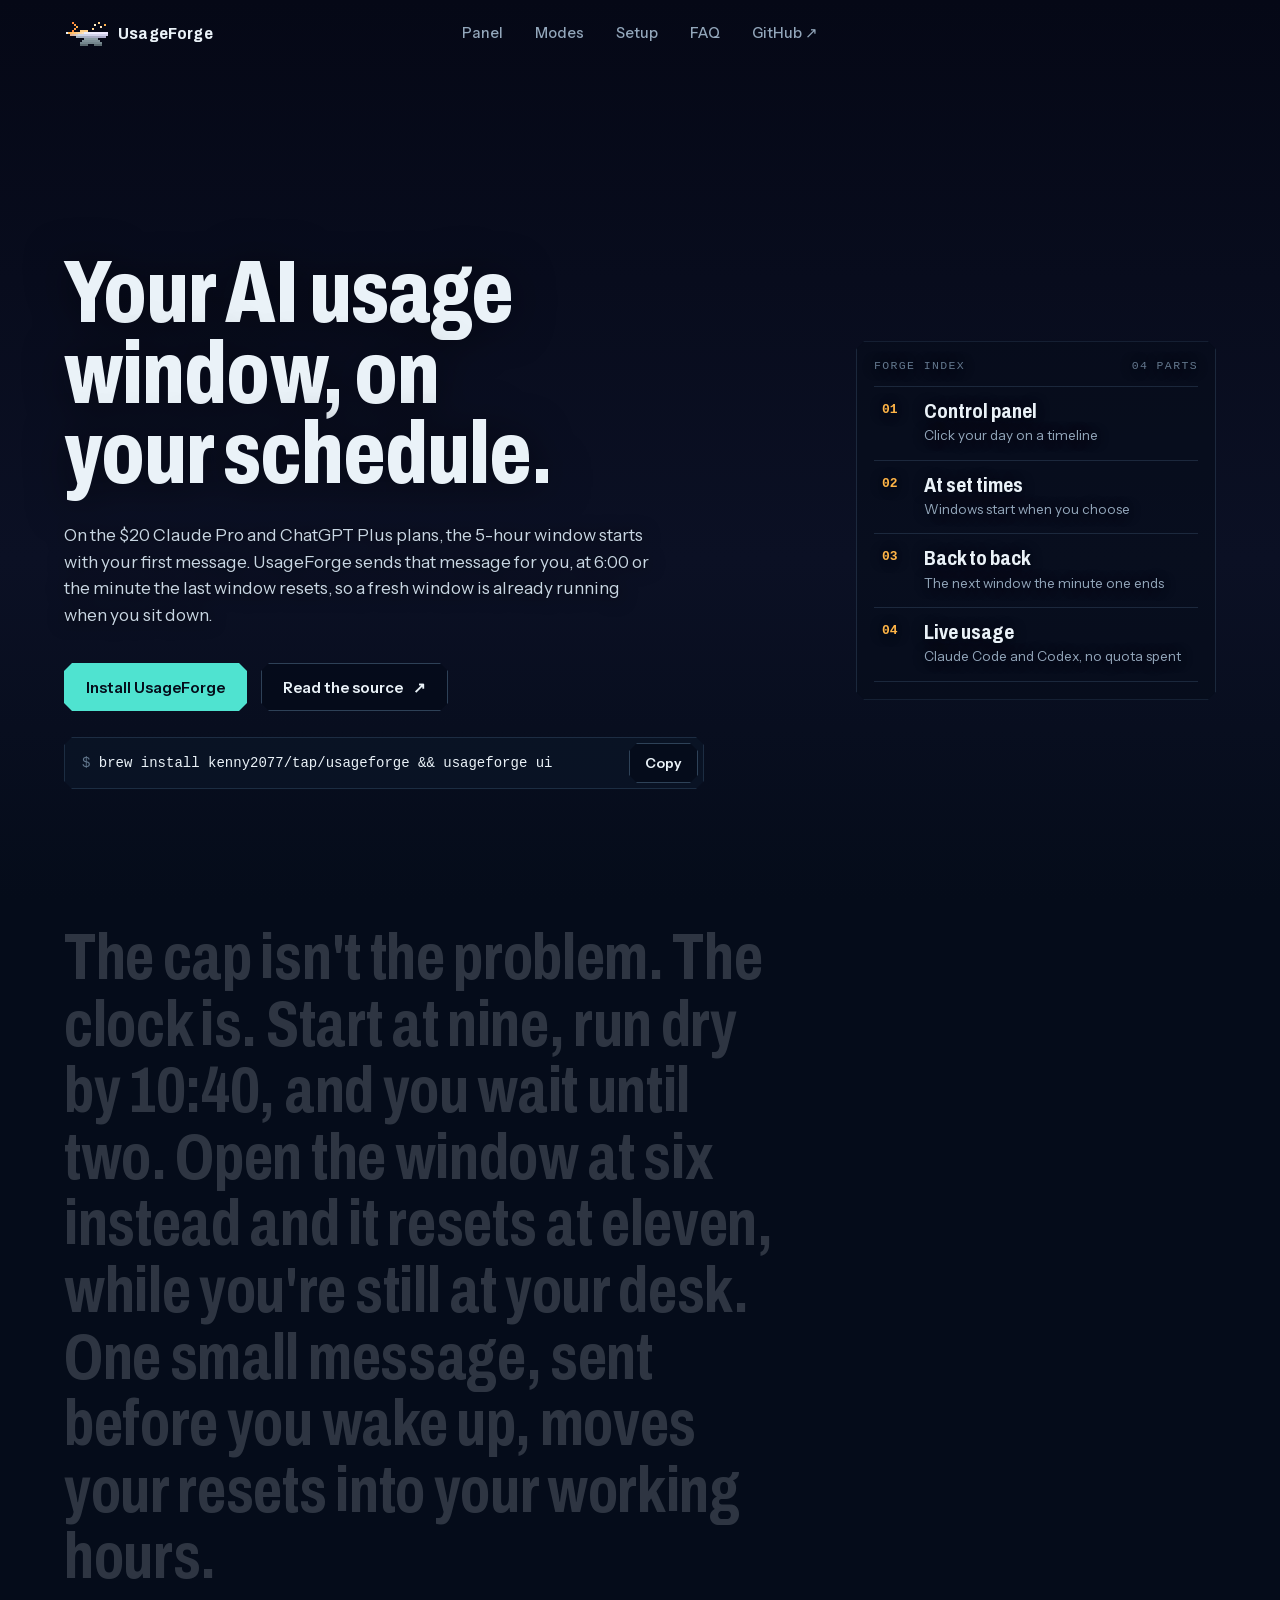
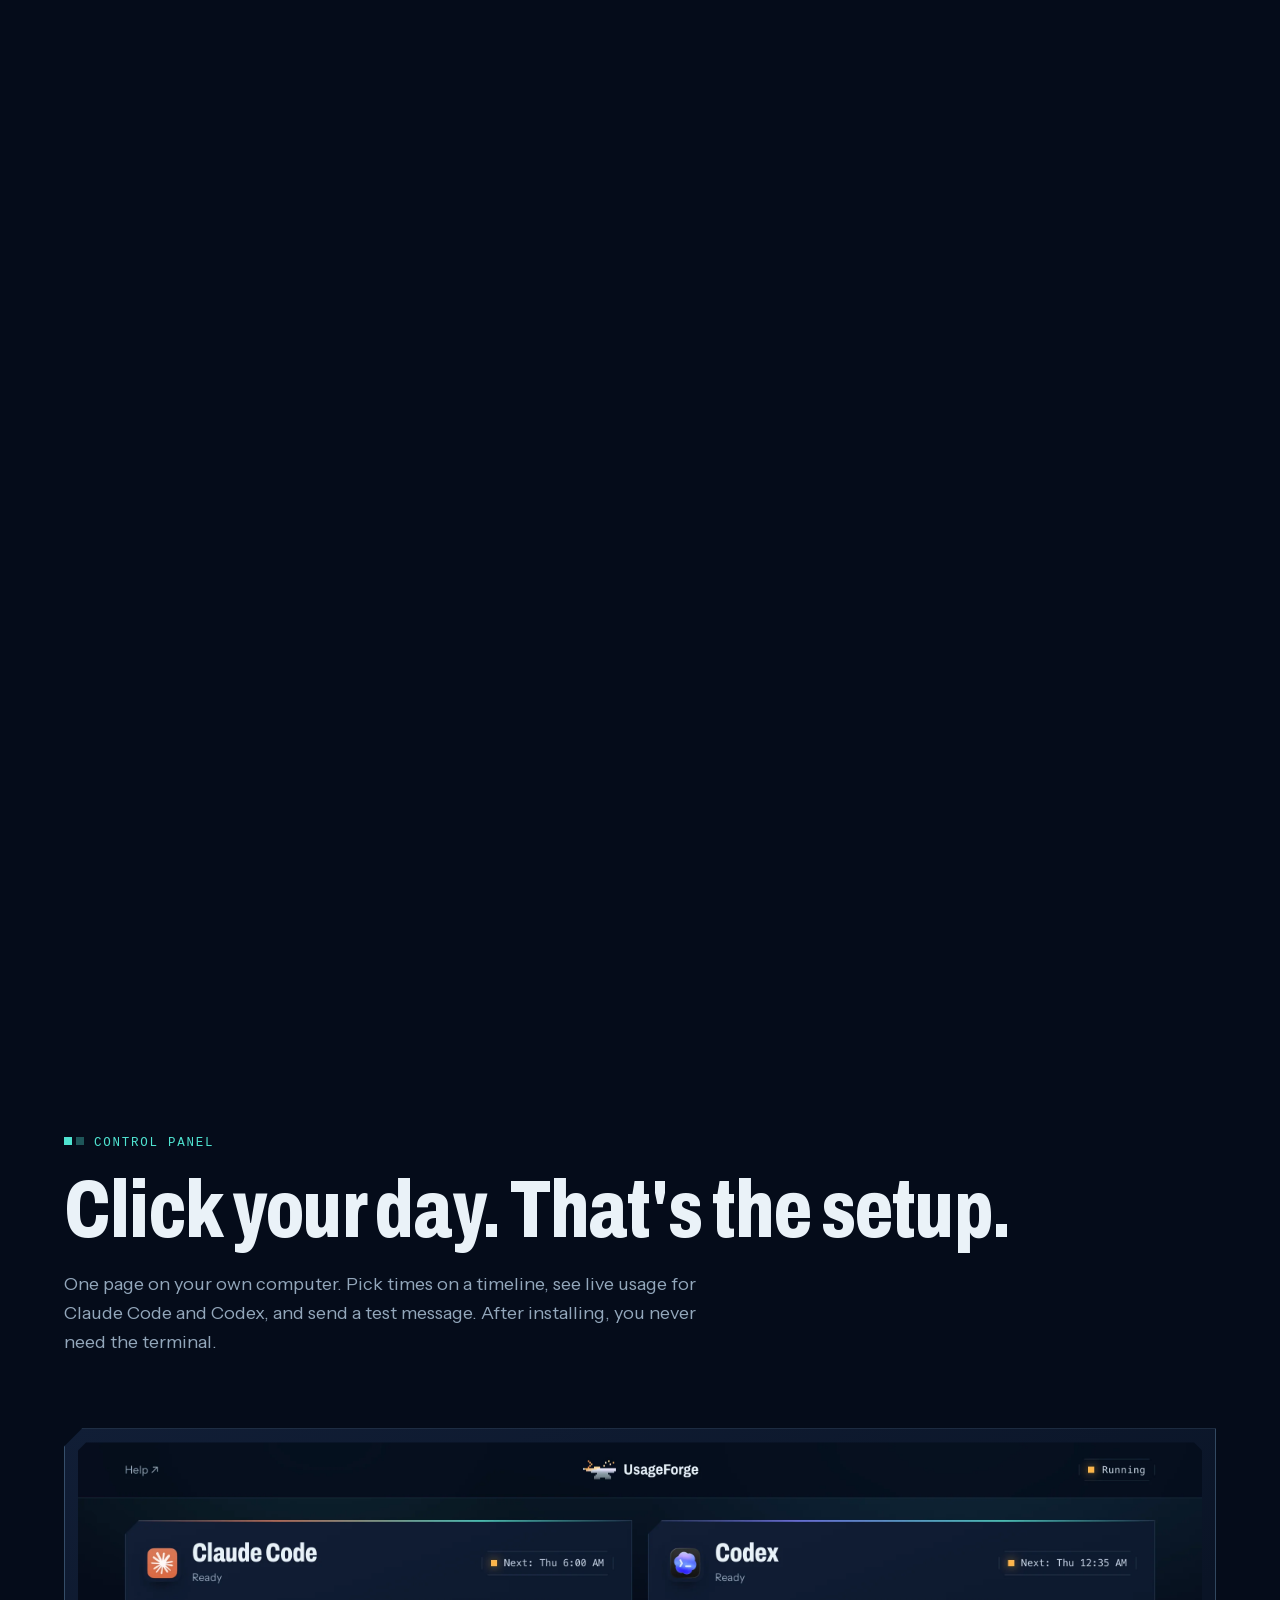
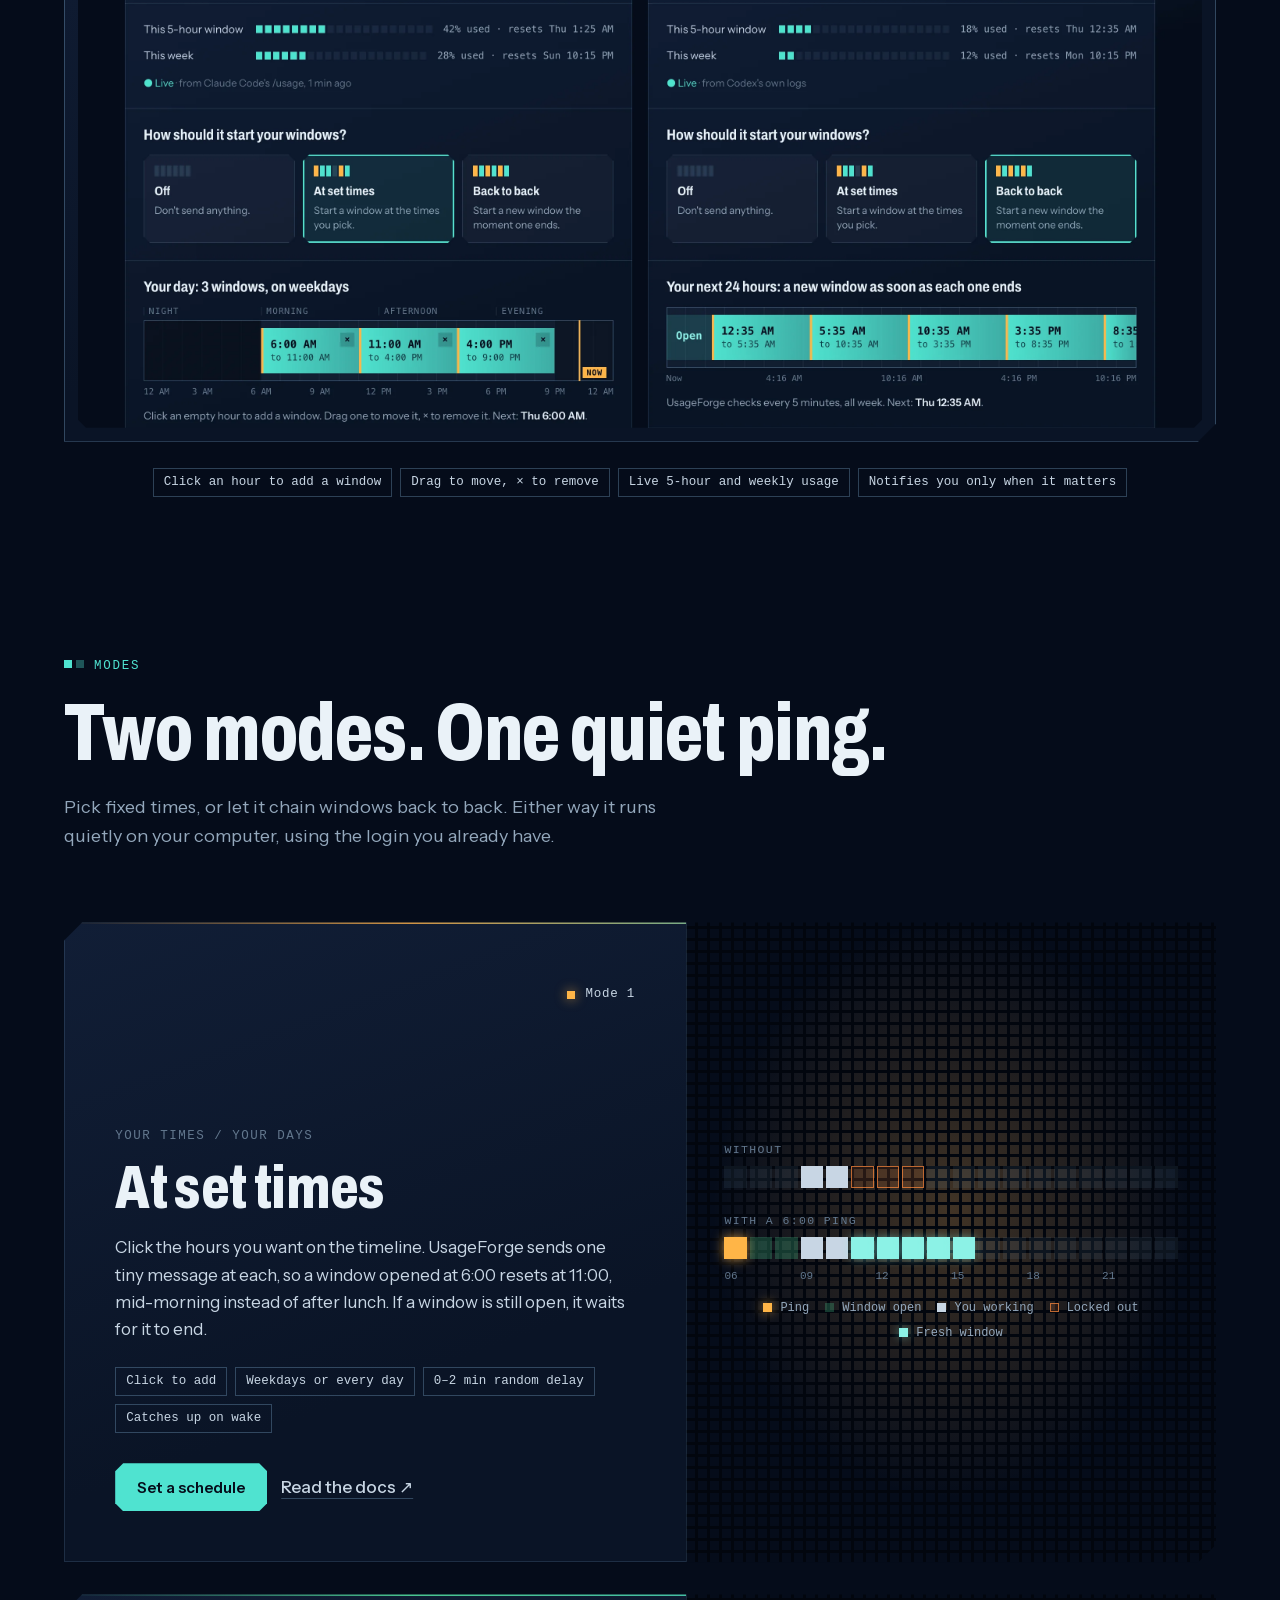
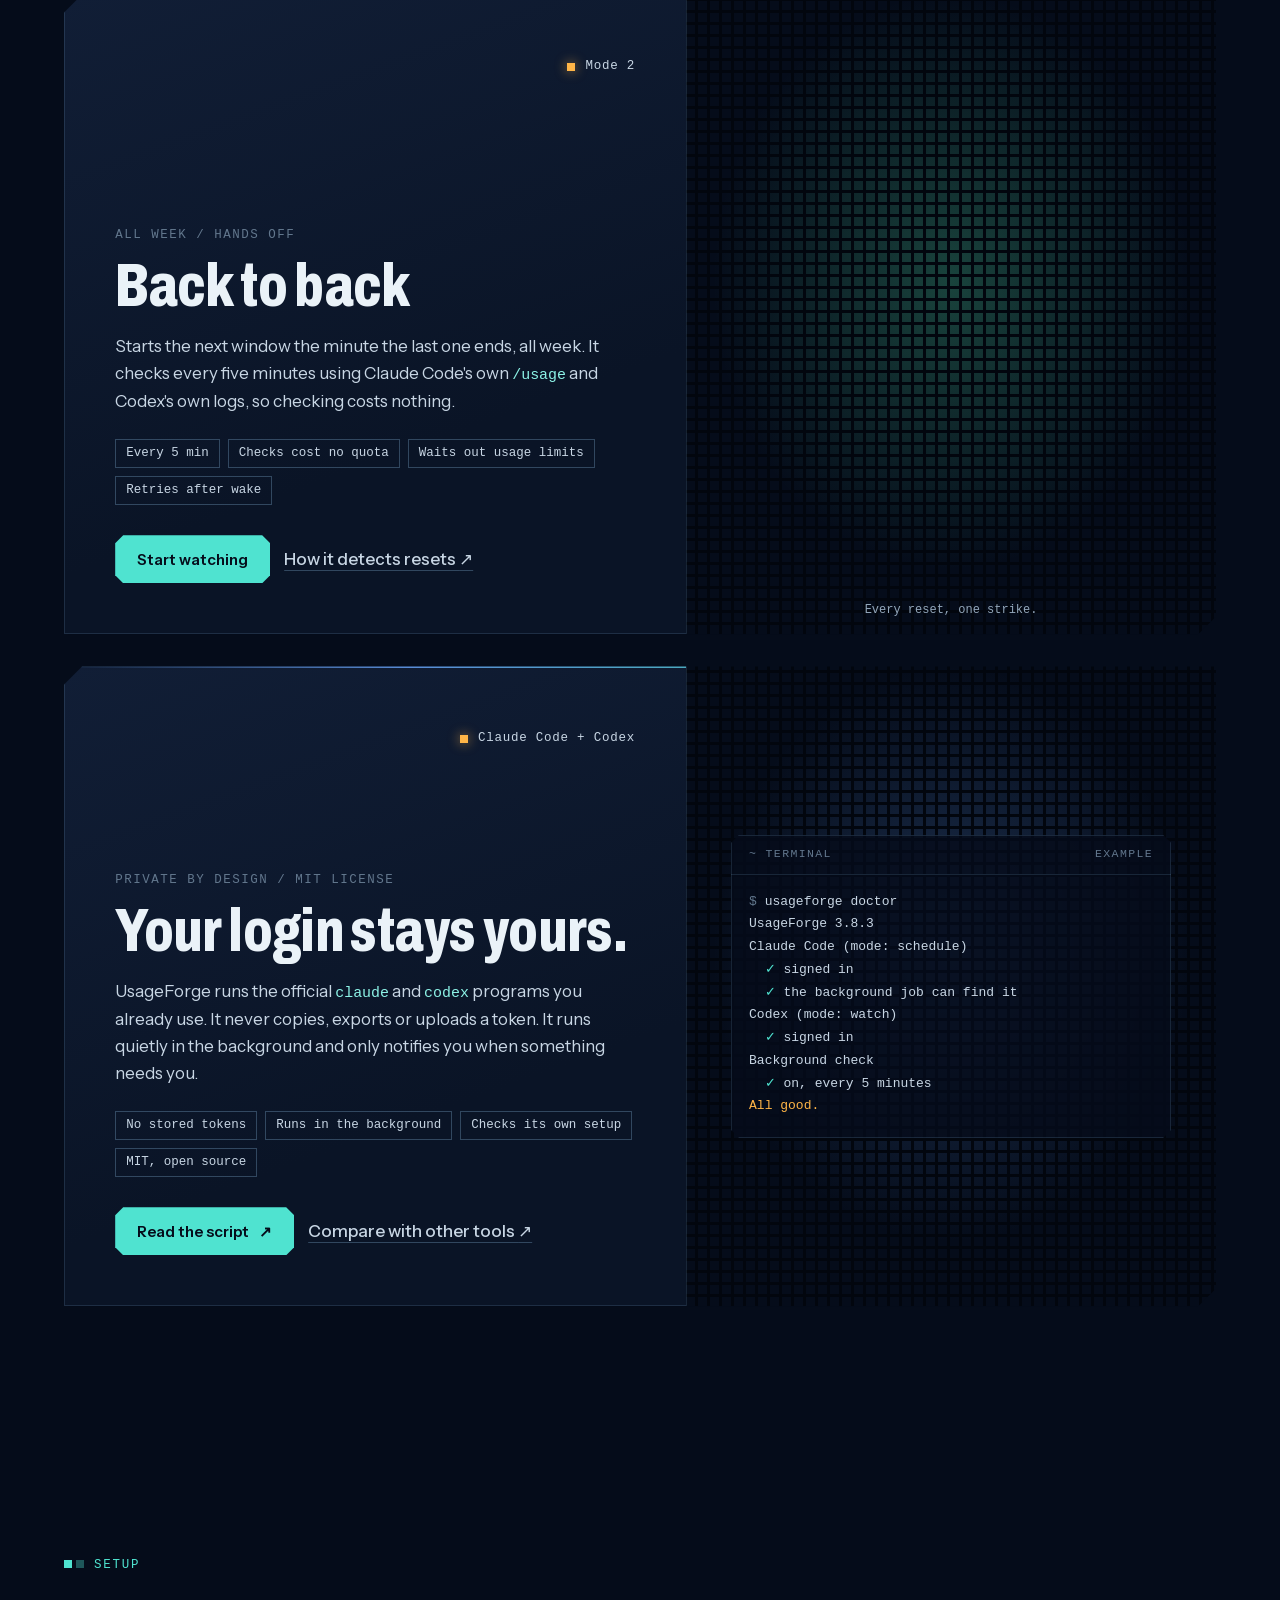
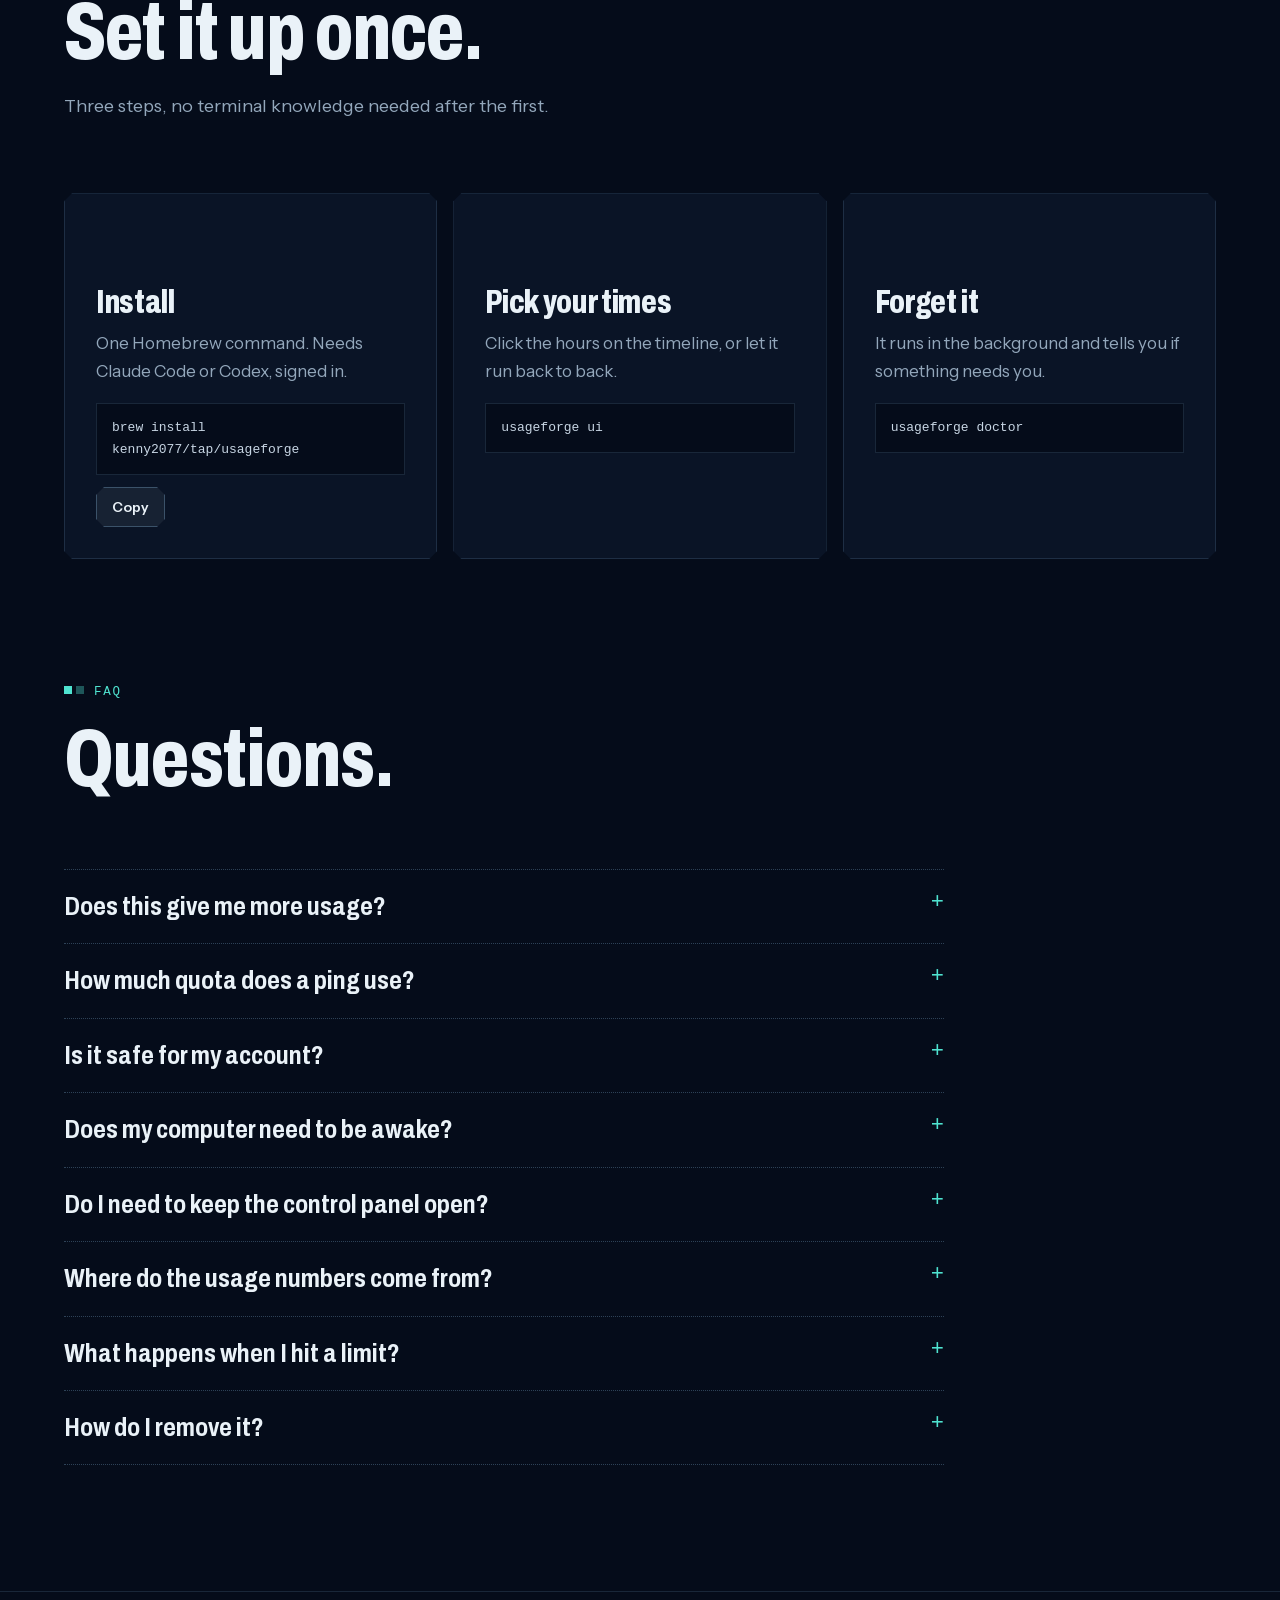
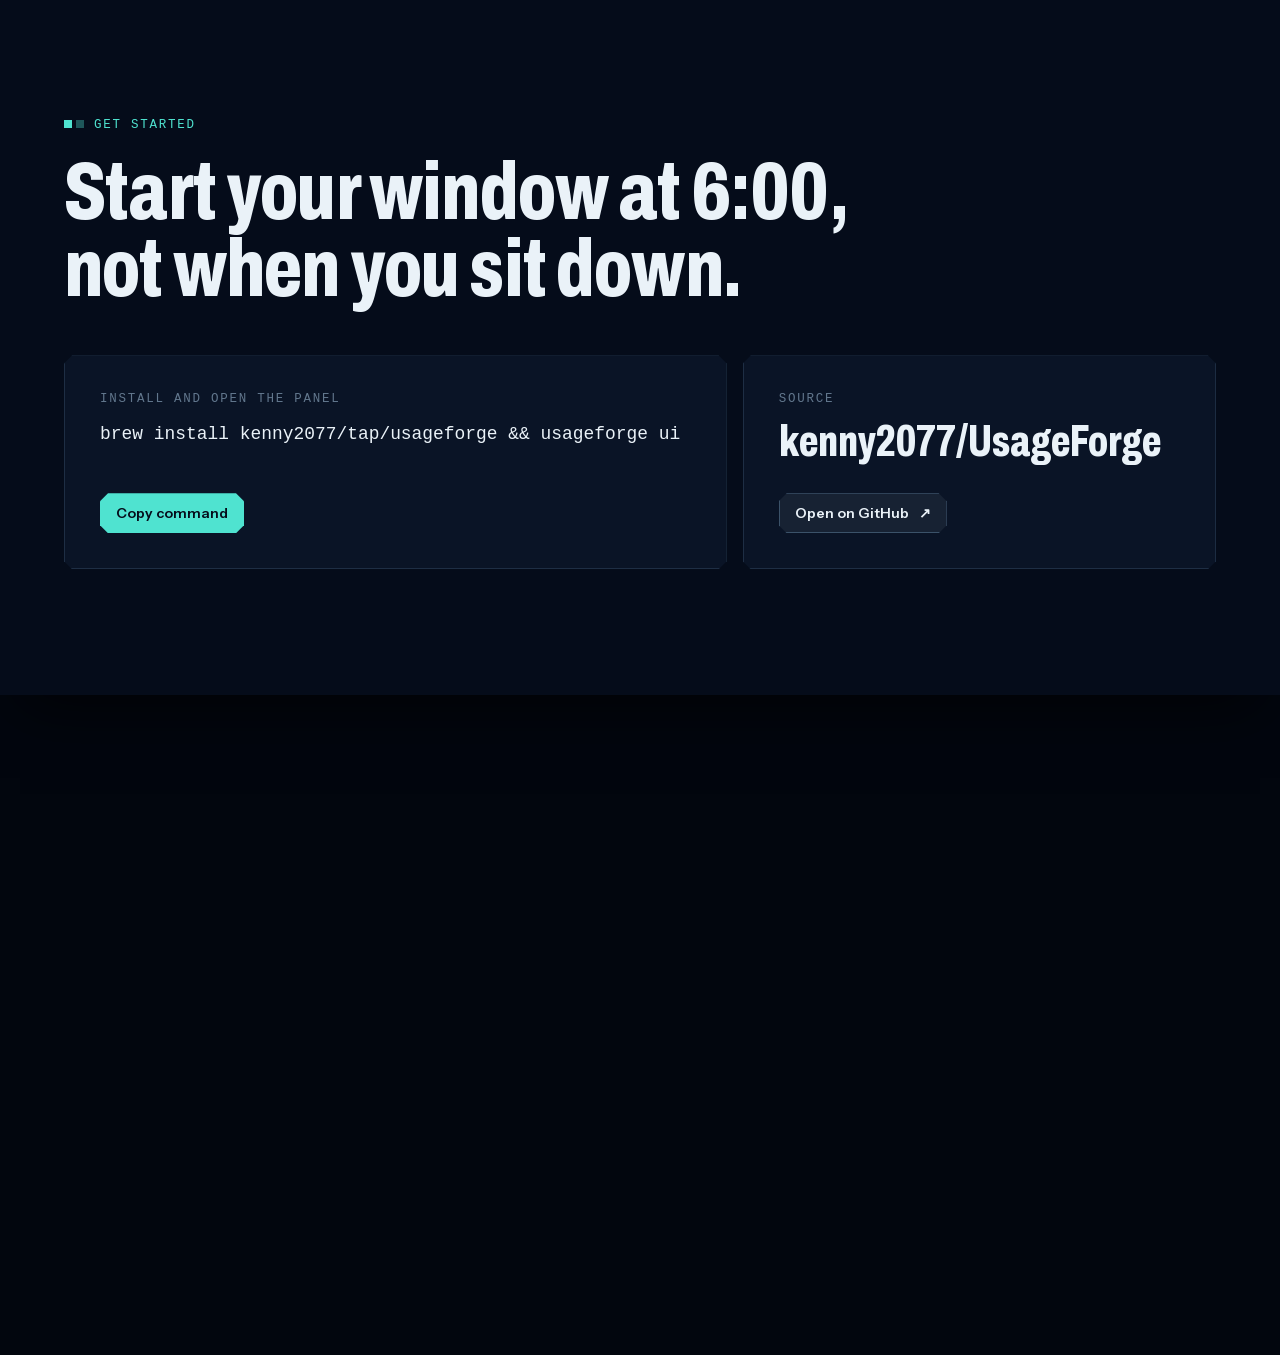
==== commit 19f30356: "fix: a held set time goes out only inside its own 5 hours; Codex pings leave no session file that ke" ====
--- a/docs/index.html
+++ b/docs/index.html
@@ -176,7 +176,7 @@
           <div class="term" role="img" aria-label="Example terminal: usageforge doctor reports both tools signed in and the background check on">
             <p class="term-head"><span>~ terminal</span><span>example</span></p>
 <pre><span class="p">$</span> usageforge doctor
-UsageForge 3.8.2
+UsageForge 3.8.3
 Claude Code (mode: schedule)
   <span class="ok">✓</span> signed in
   <span class="ok">✓</span> the background job can find it
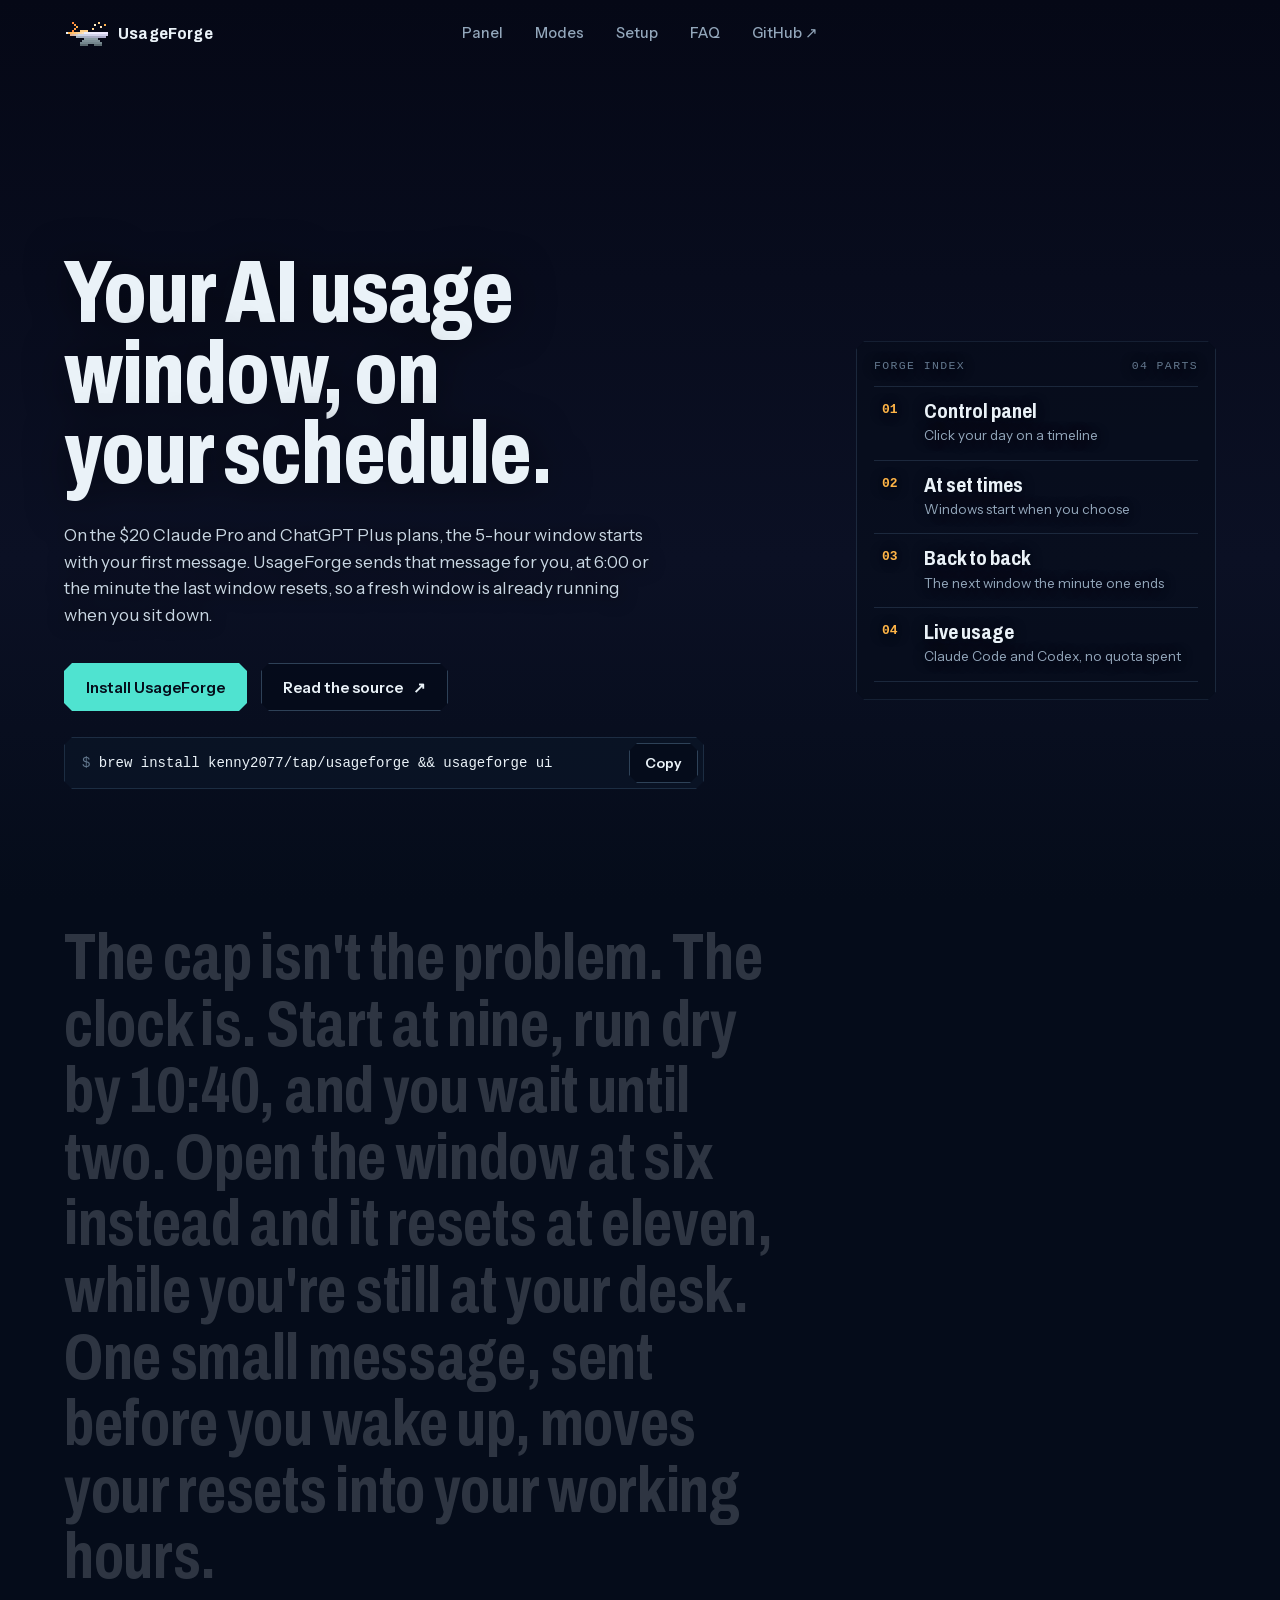
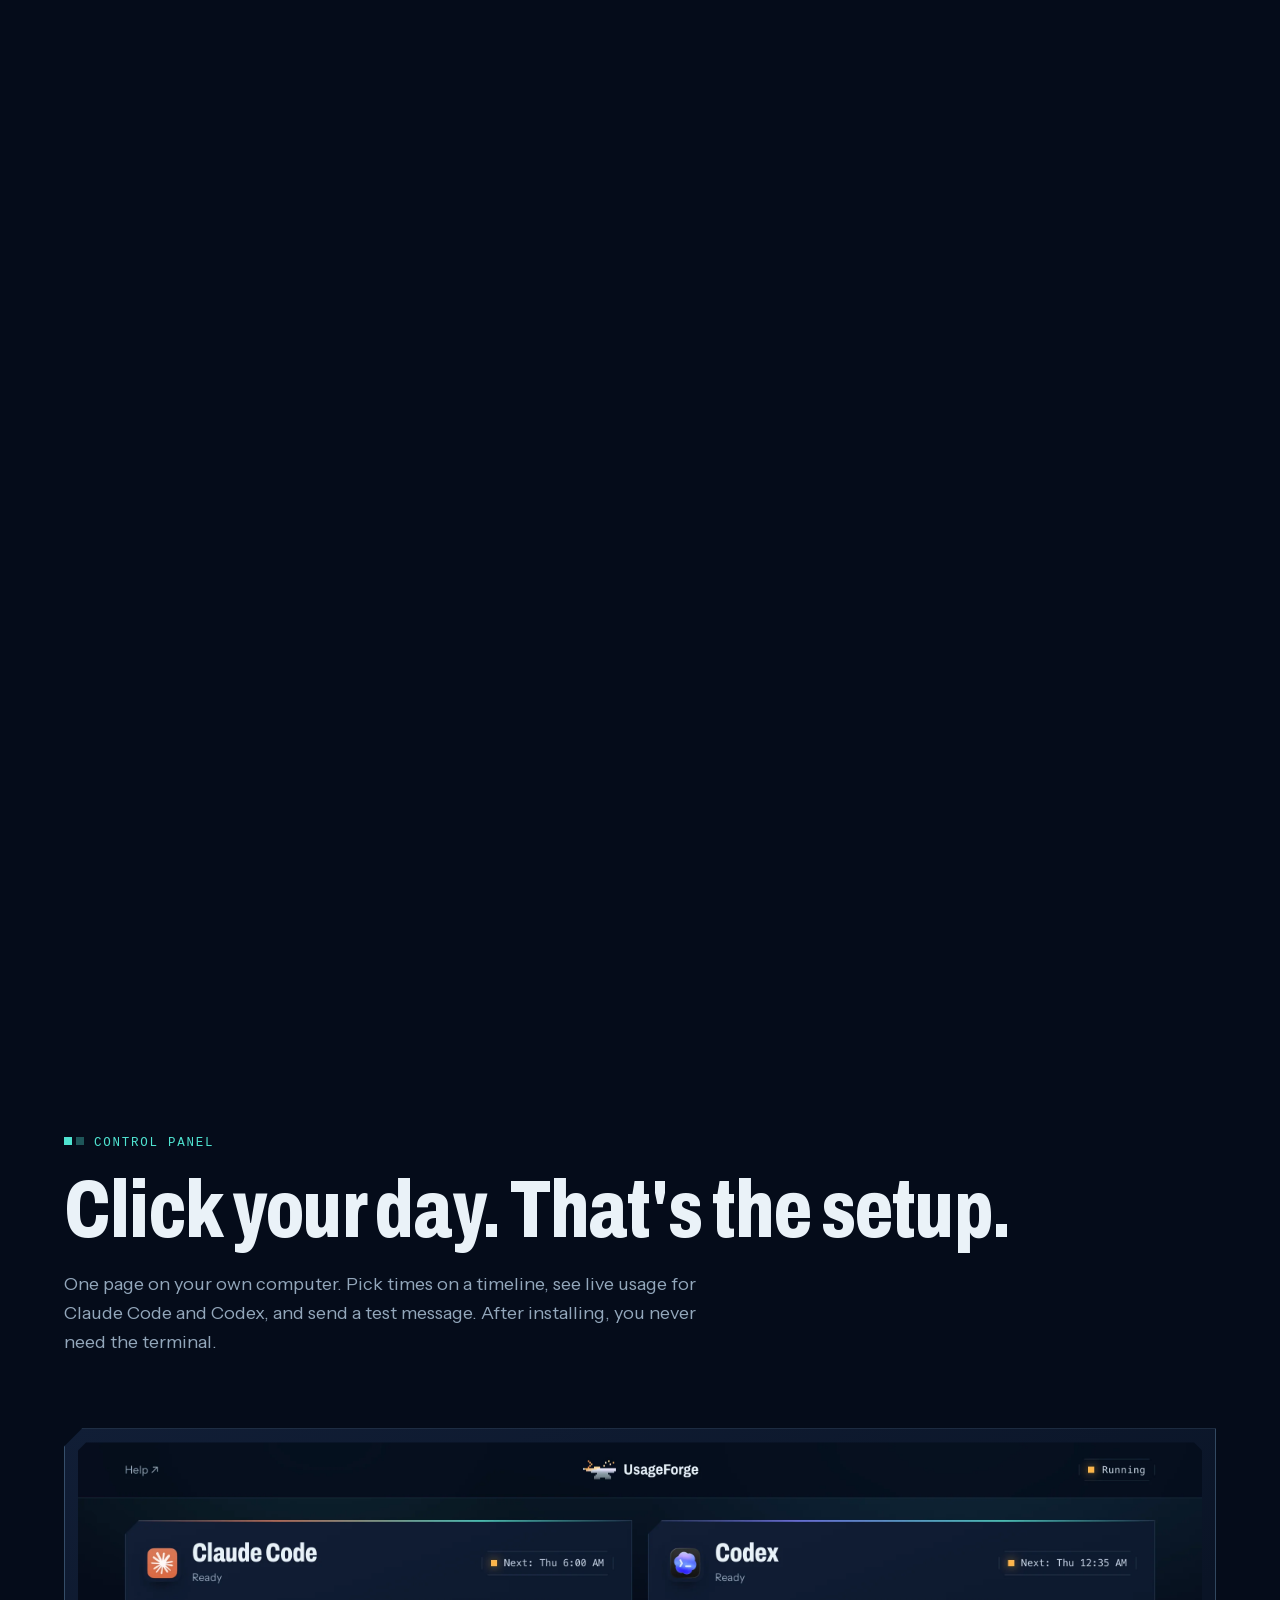
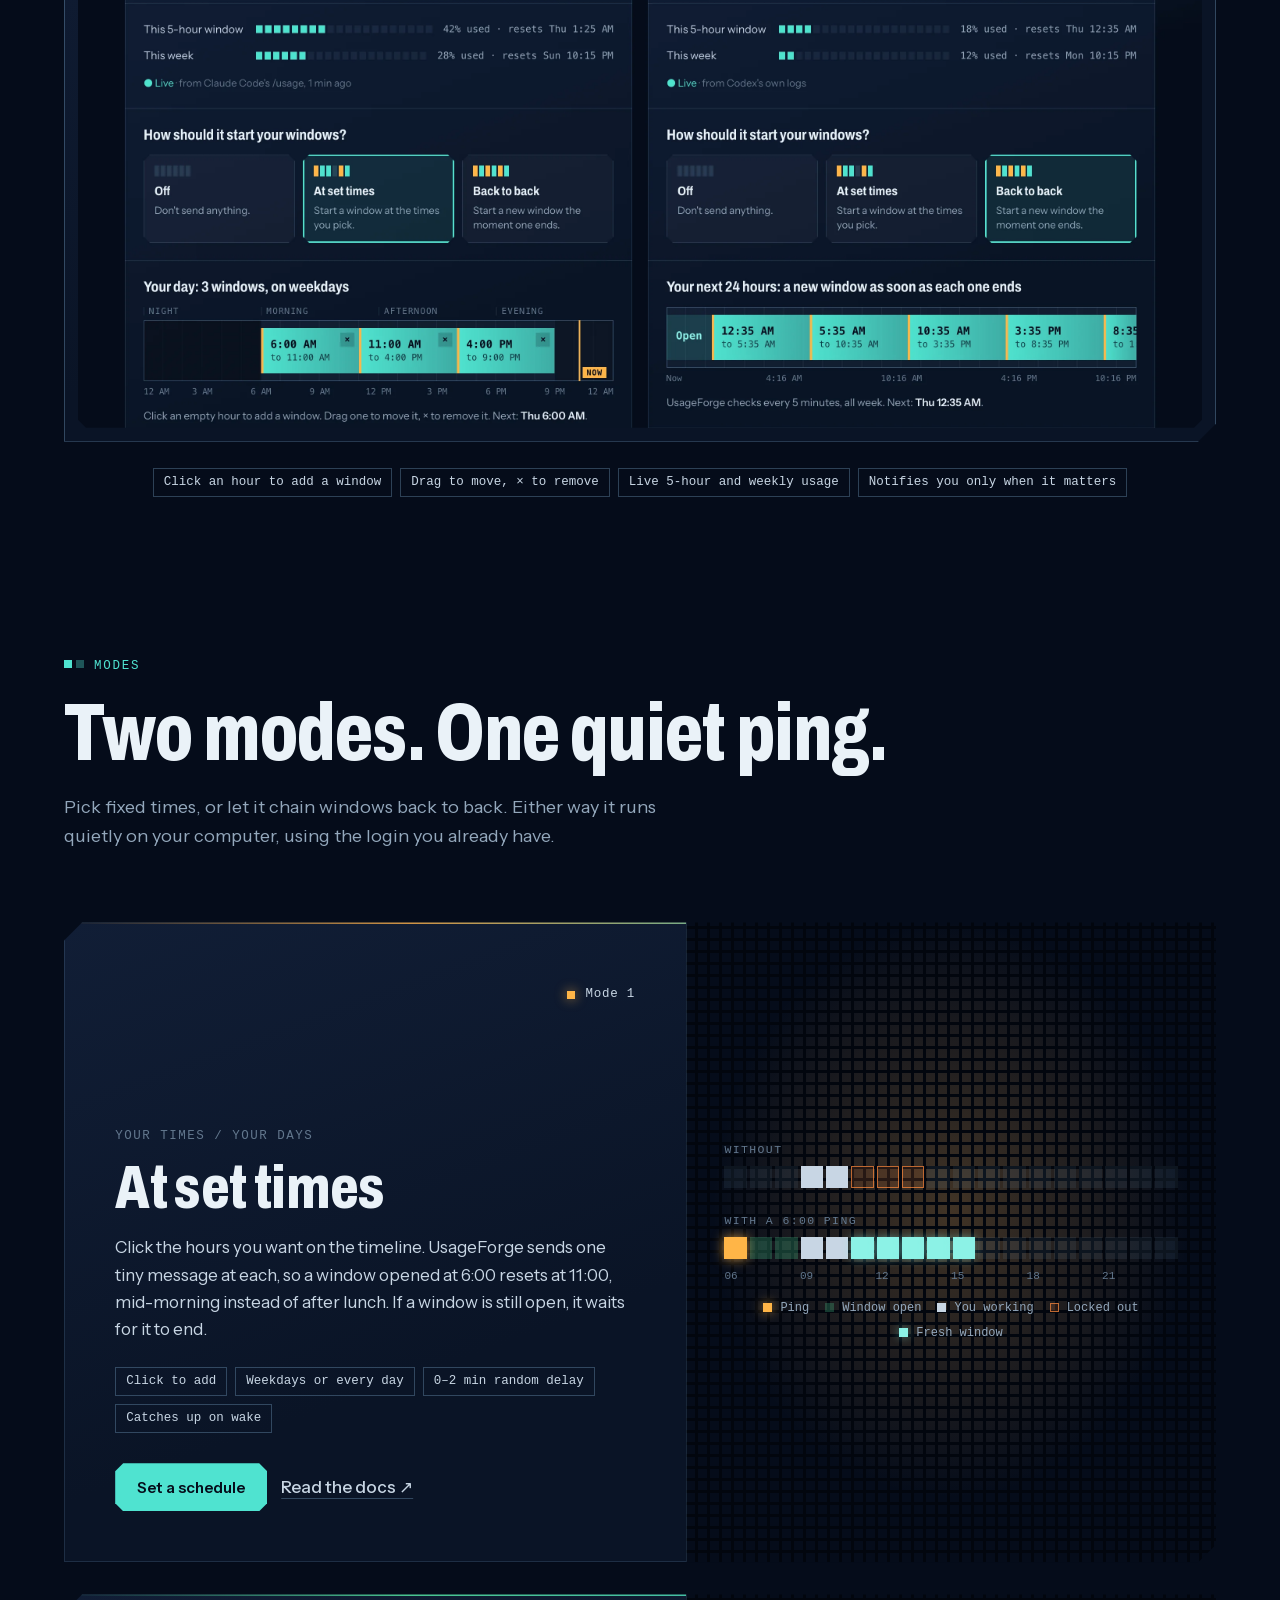
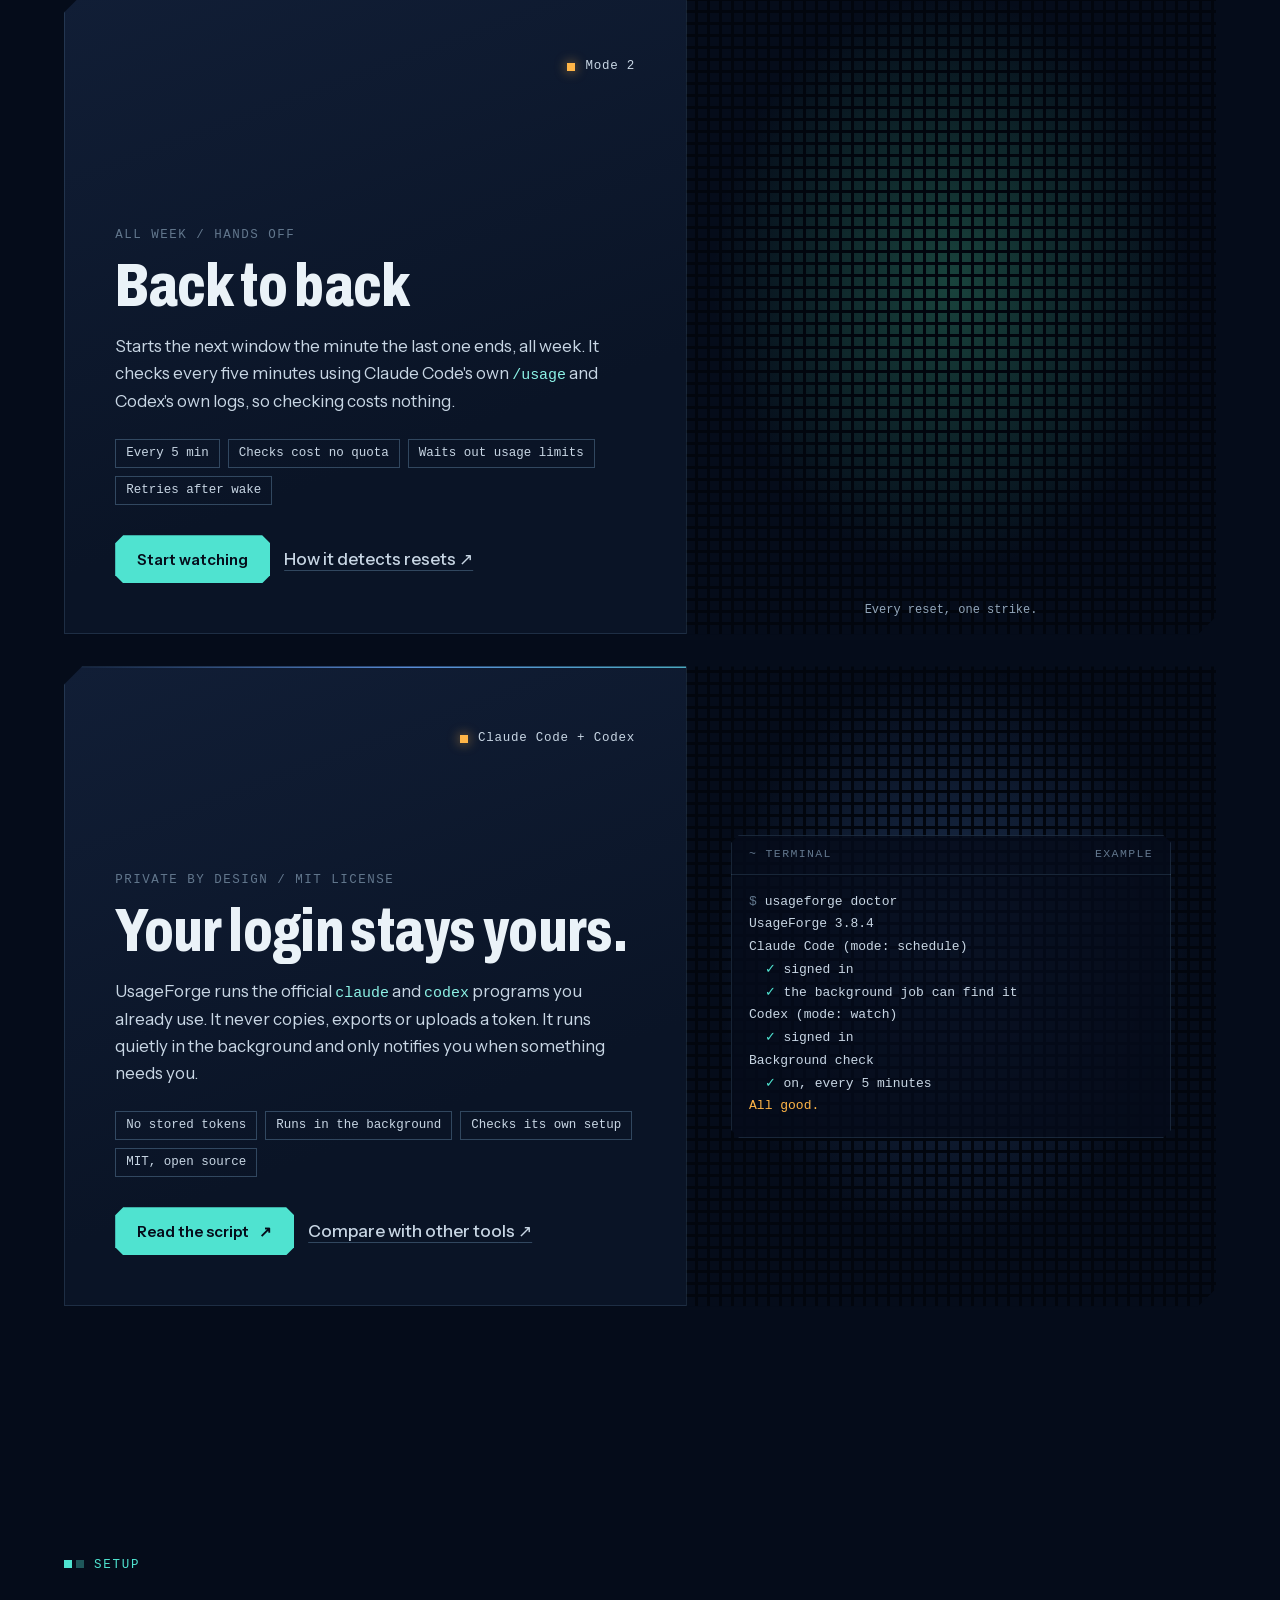
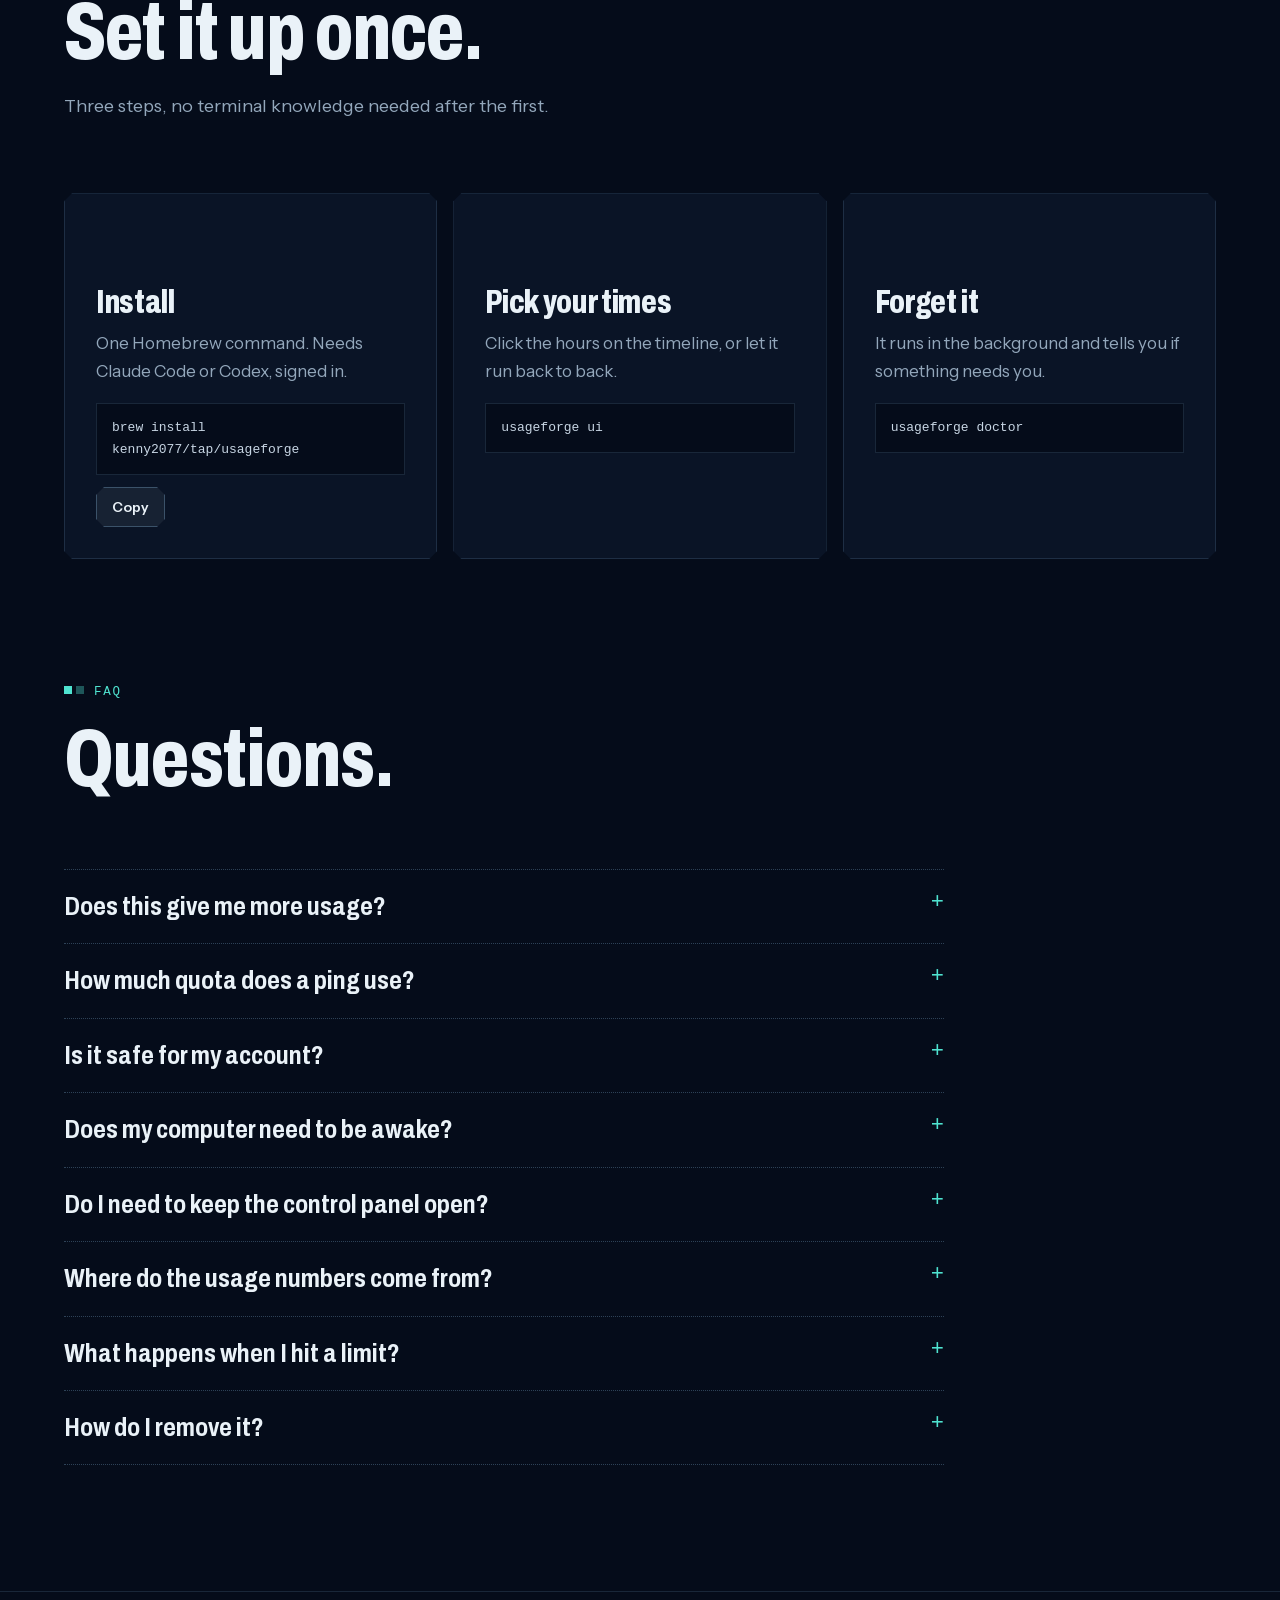
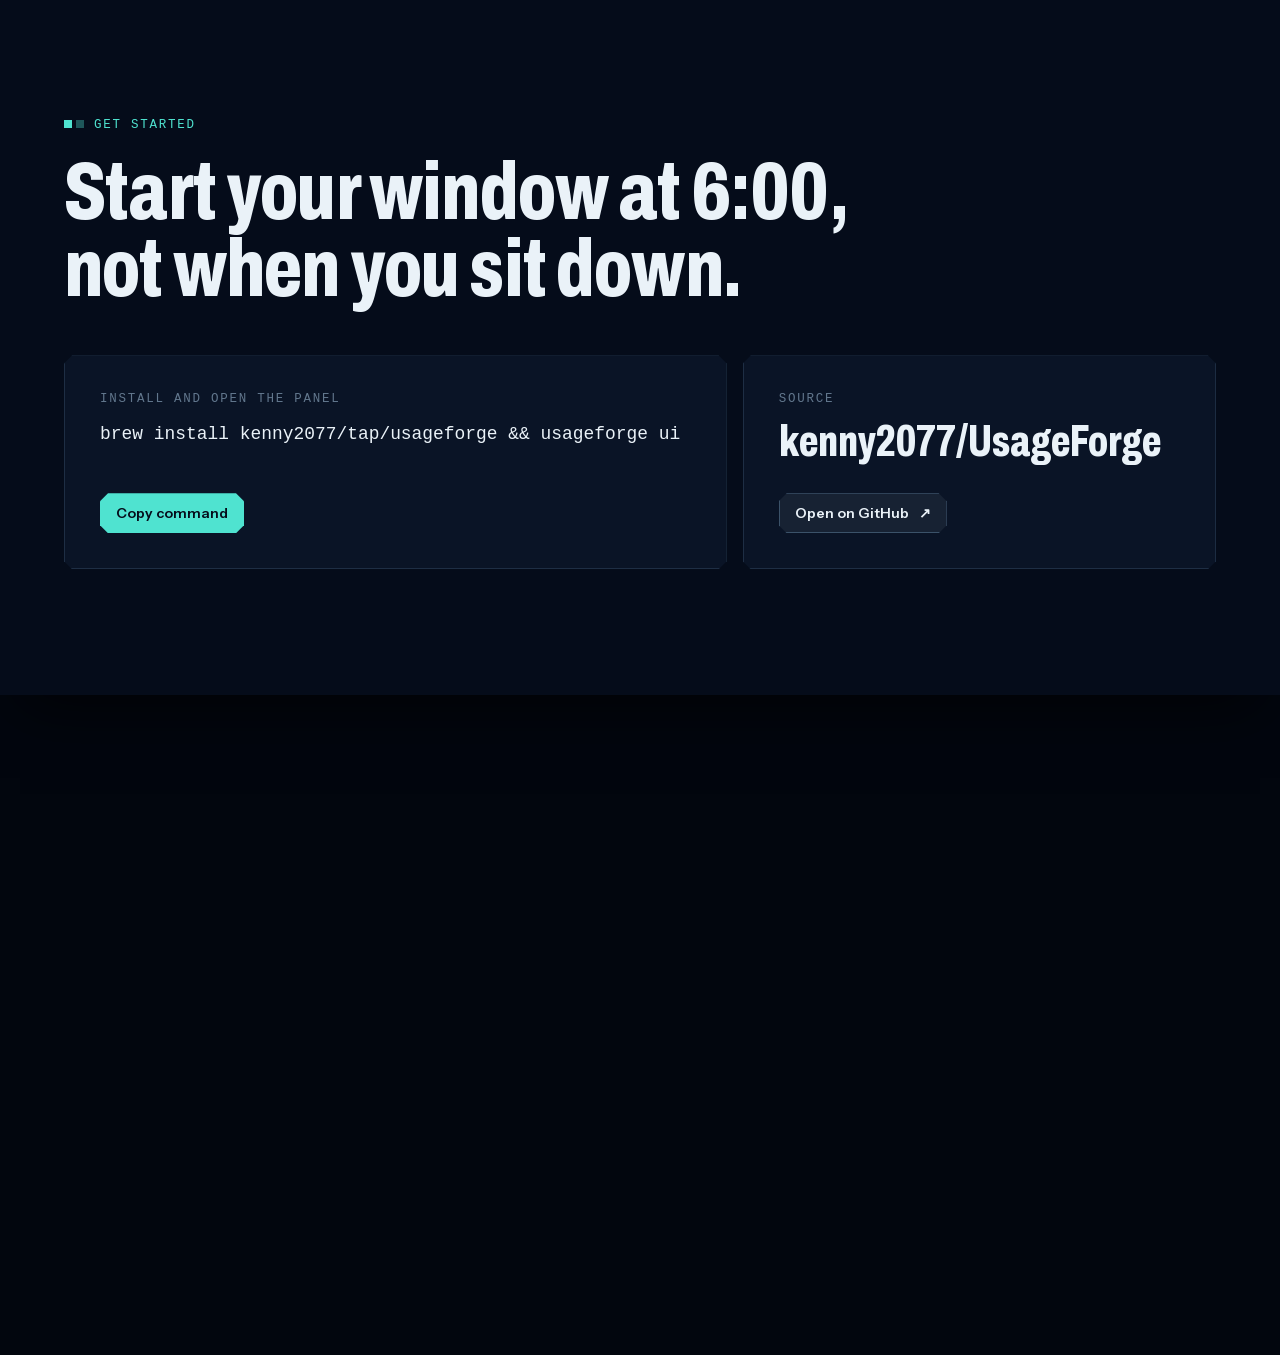
==== commit f3572645: "fix: read Claude Code's new text-only /usage; run the check on every wake so lid-closed wakes send t" ====
--- a/docs/index.html
+++ b/docs/index.html
@@ -176,7 +176,7 @@
           <div class="term" role="img" aria-label="Example terminal: usageforge doctor reports both tools signed in and the background check on">
             <p class="term-head"><span>~ terminal</span><span>example</span></p>
 <pre><span class="p">$</span> usageforge doctor
-UsageForge 3.8.3
+UsageForge 3.8.4
 Claude Code (mode: schedule)
   <span class="ok">✓</span> signed in
   <span class="ok">✓</span> the background job can find it
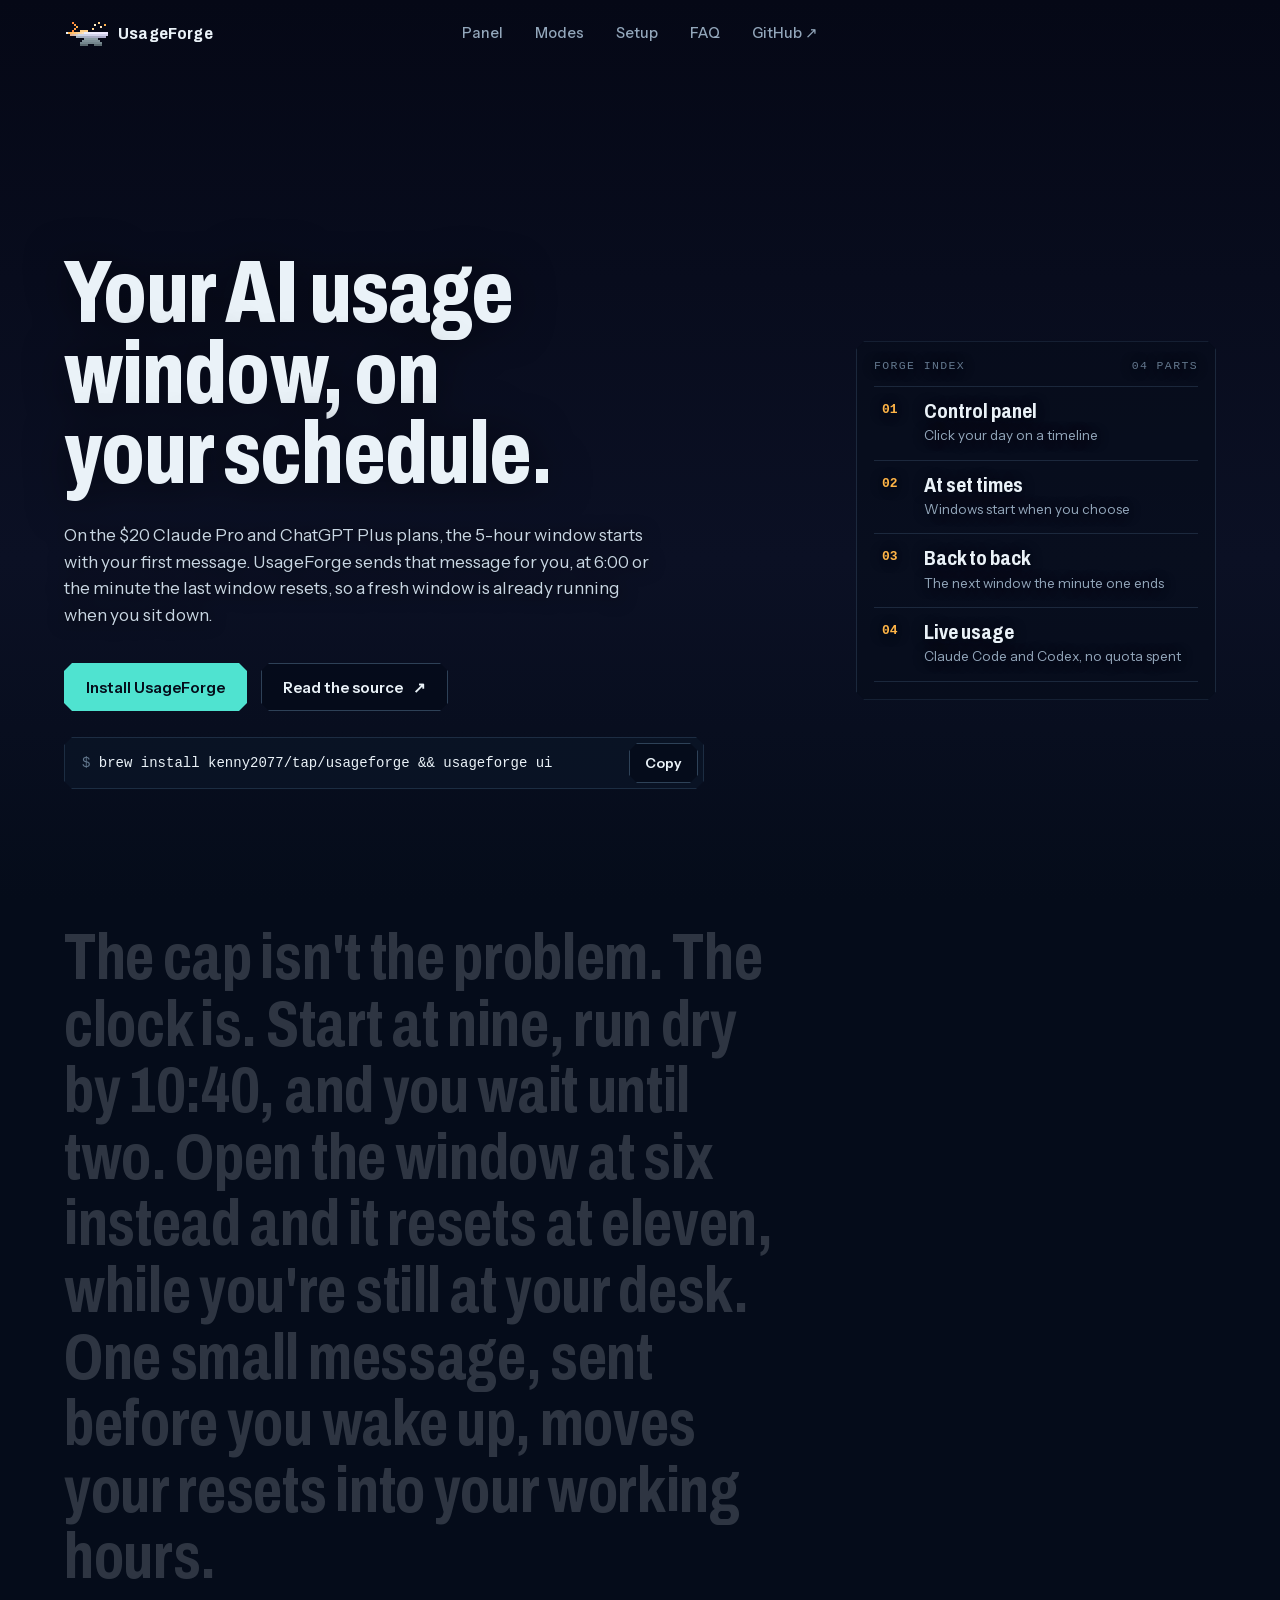
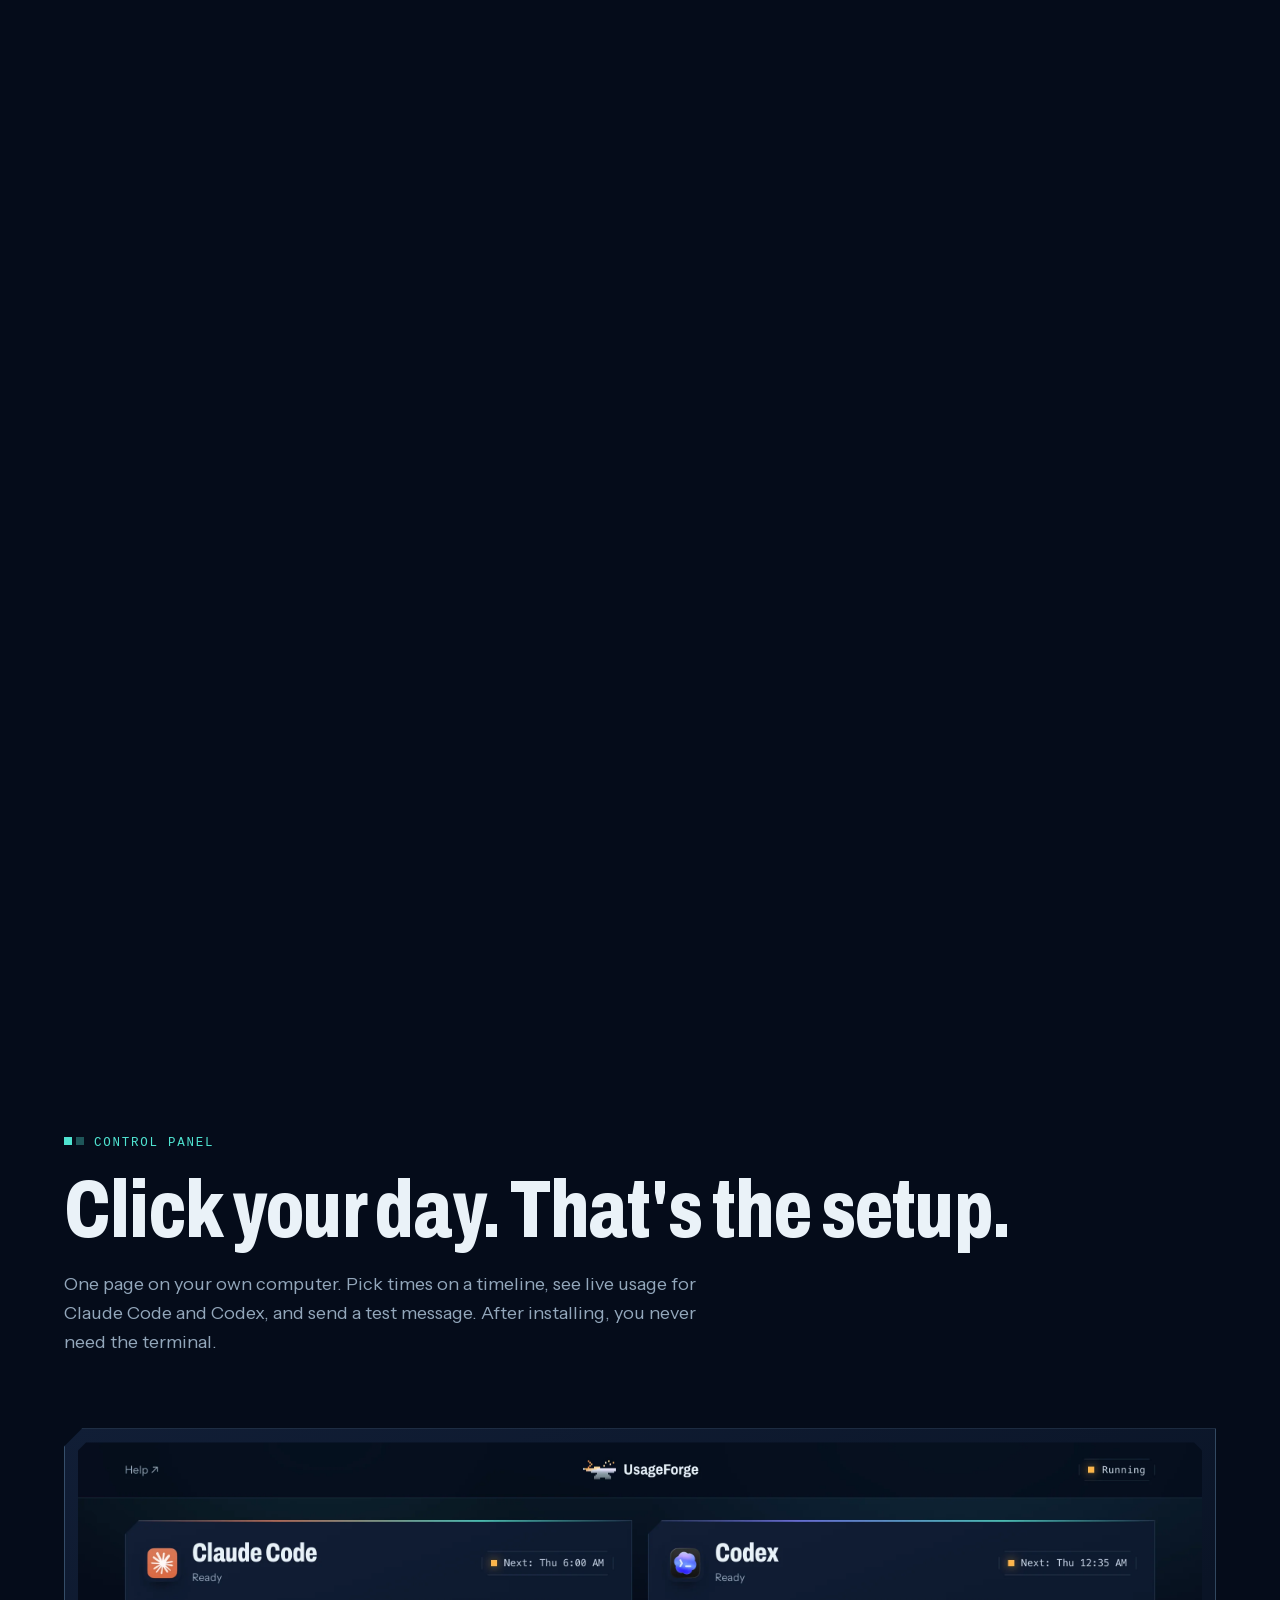
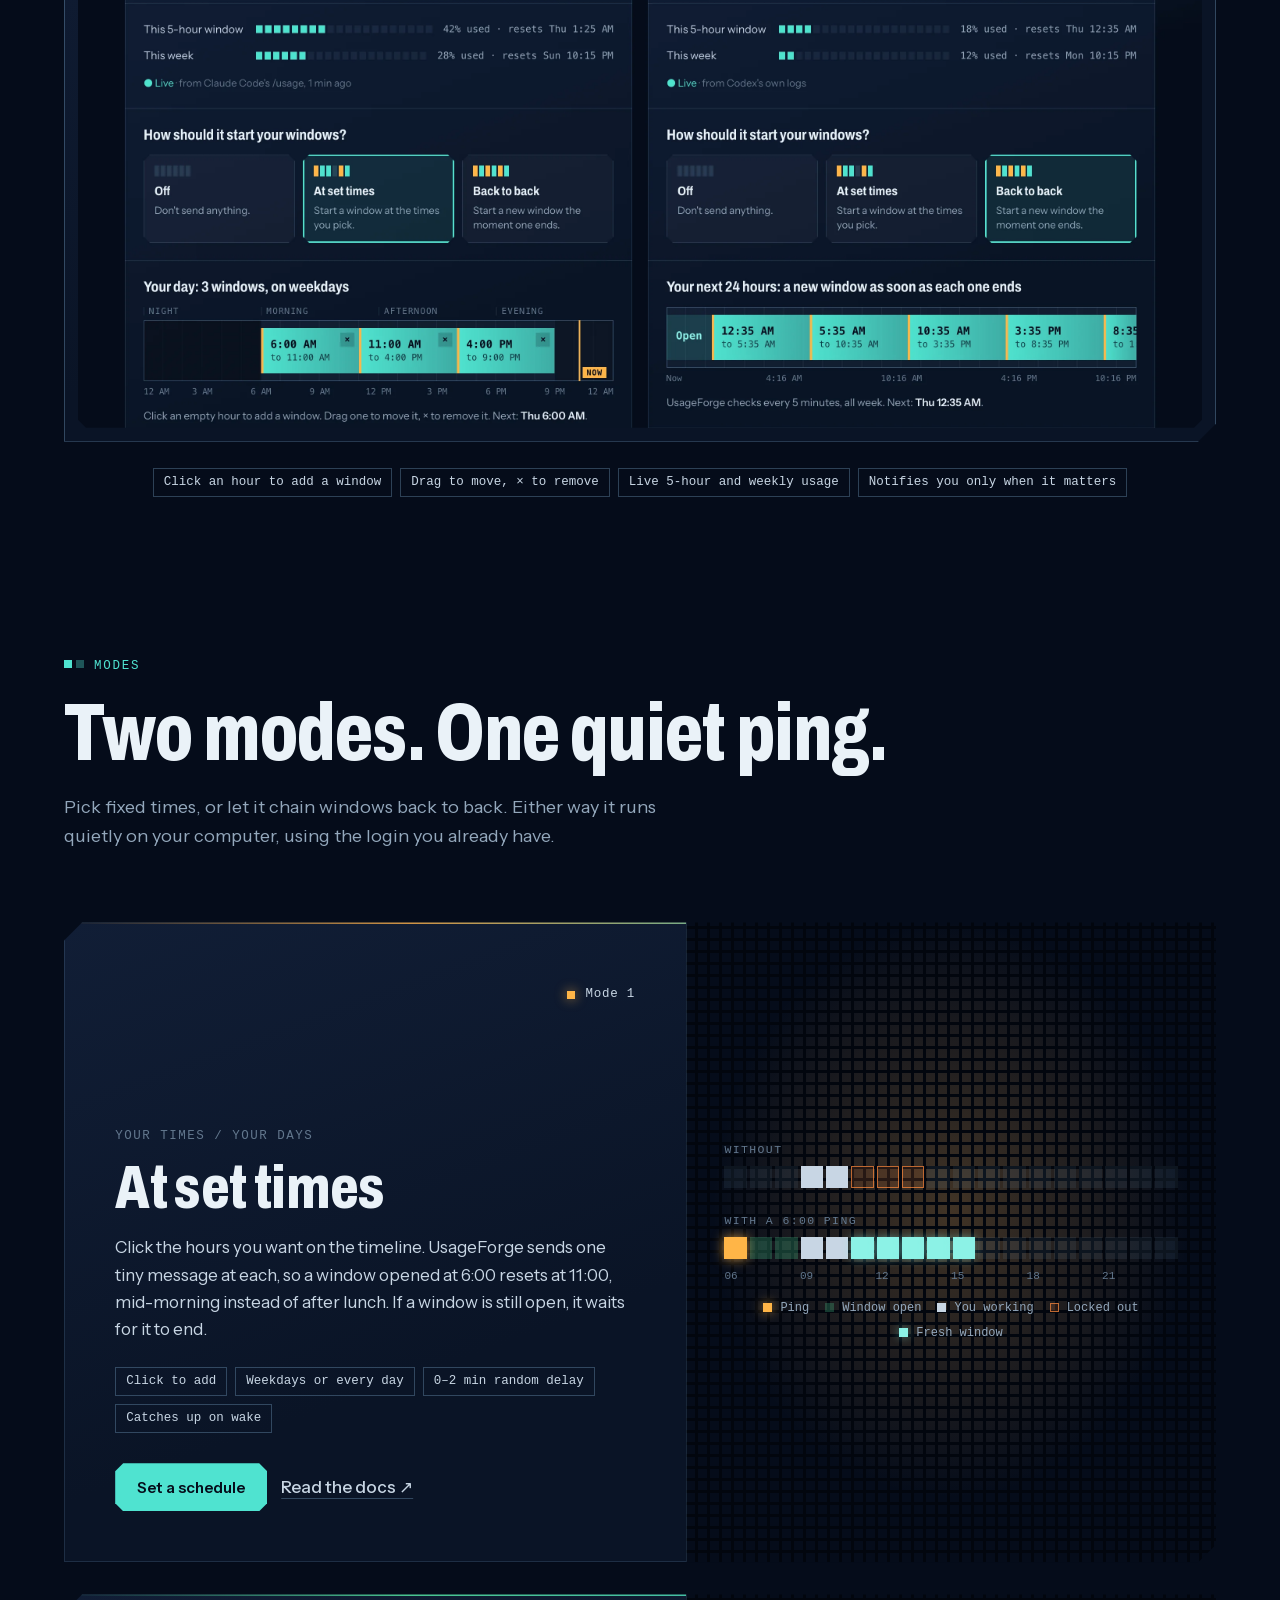
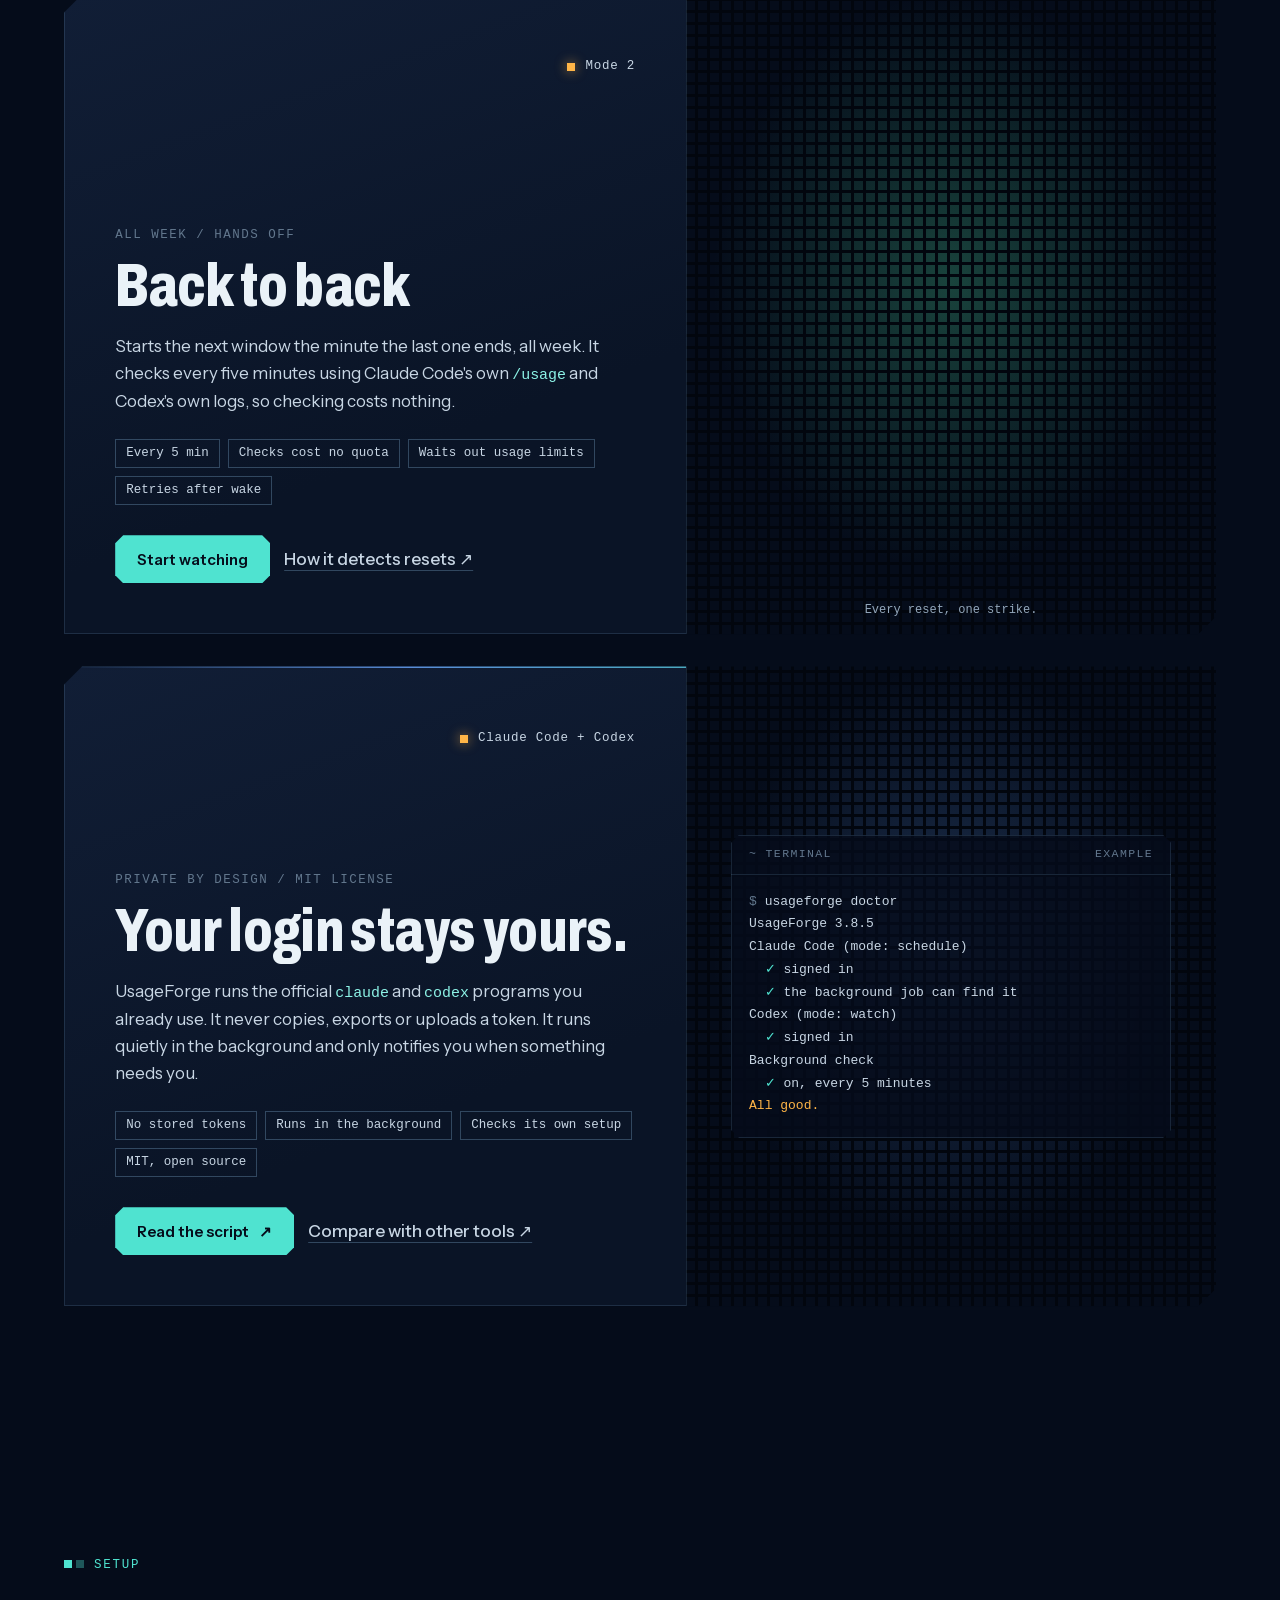
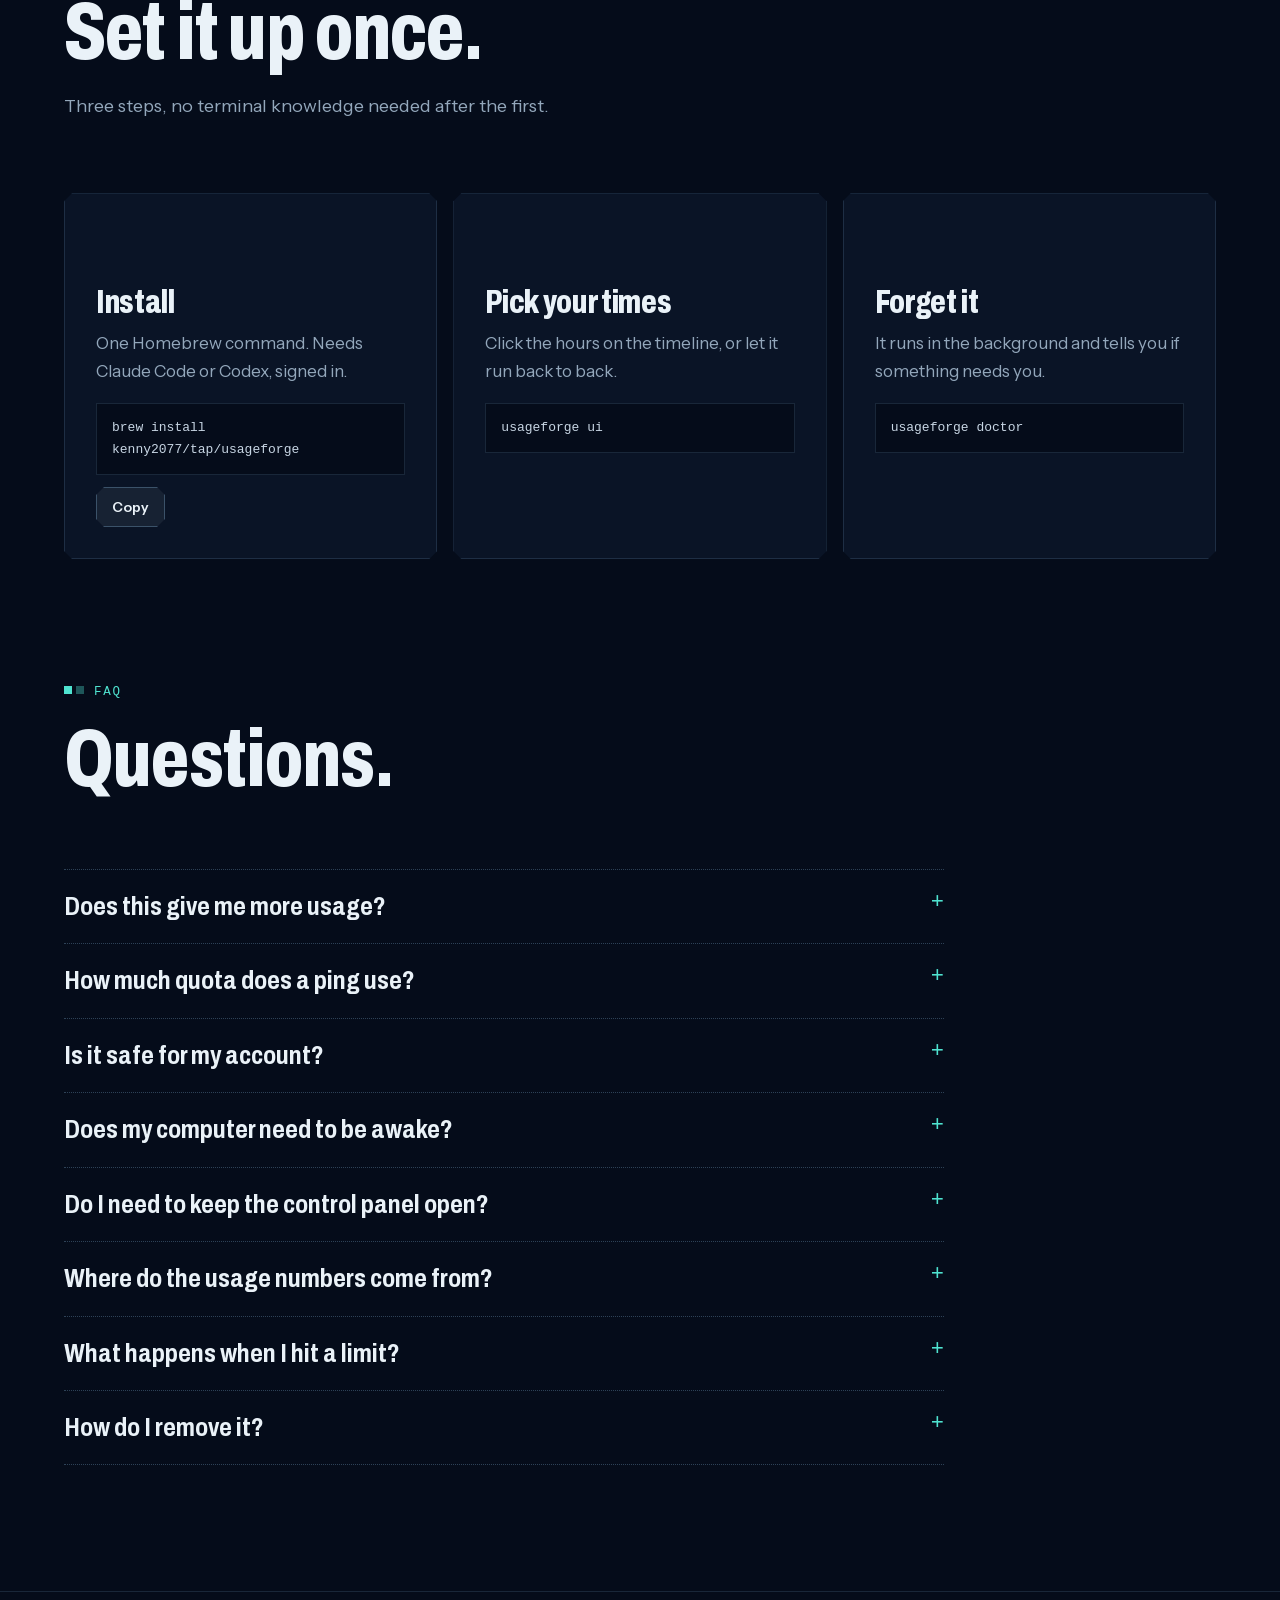
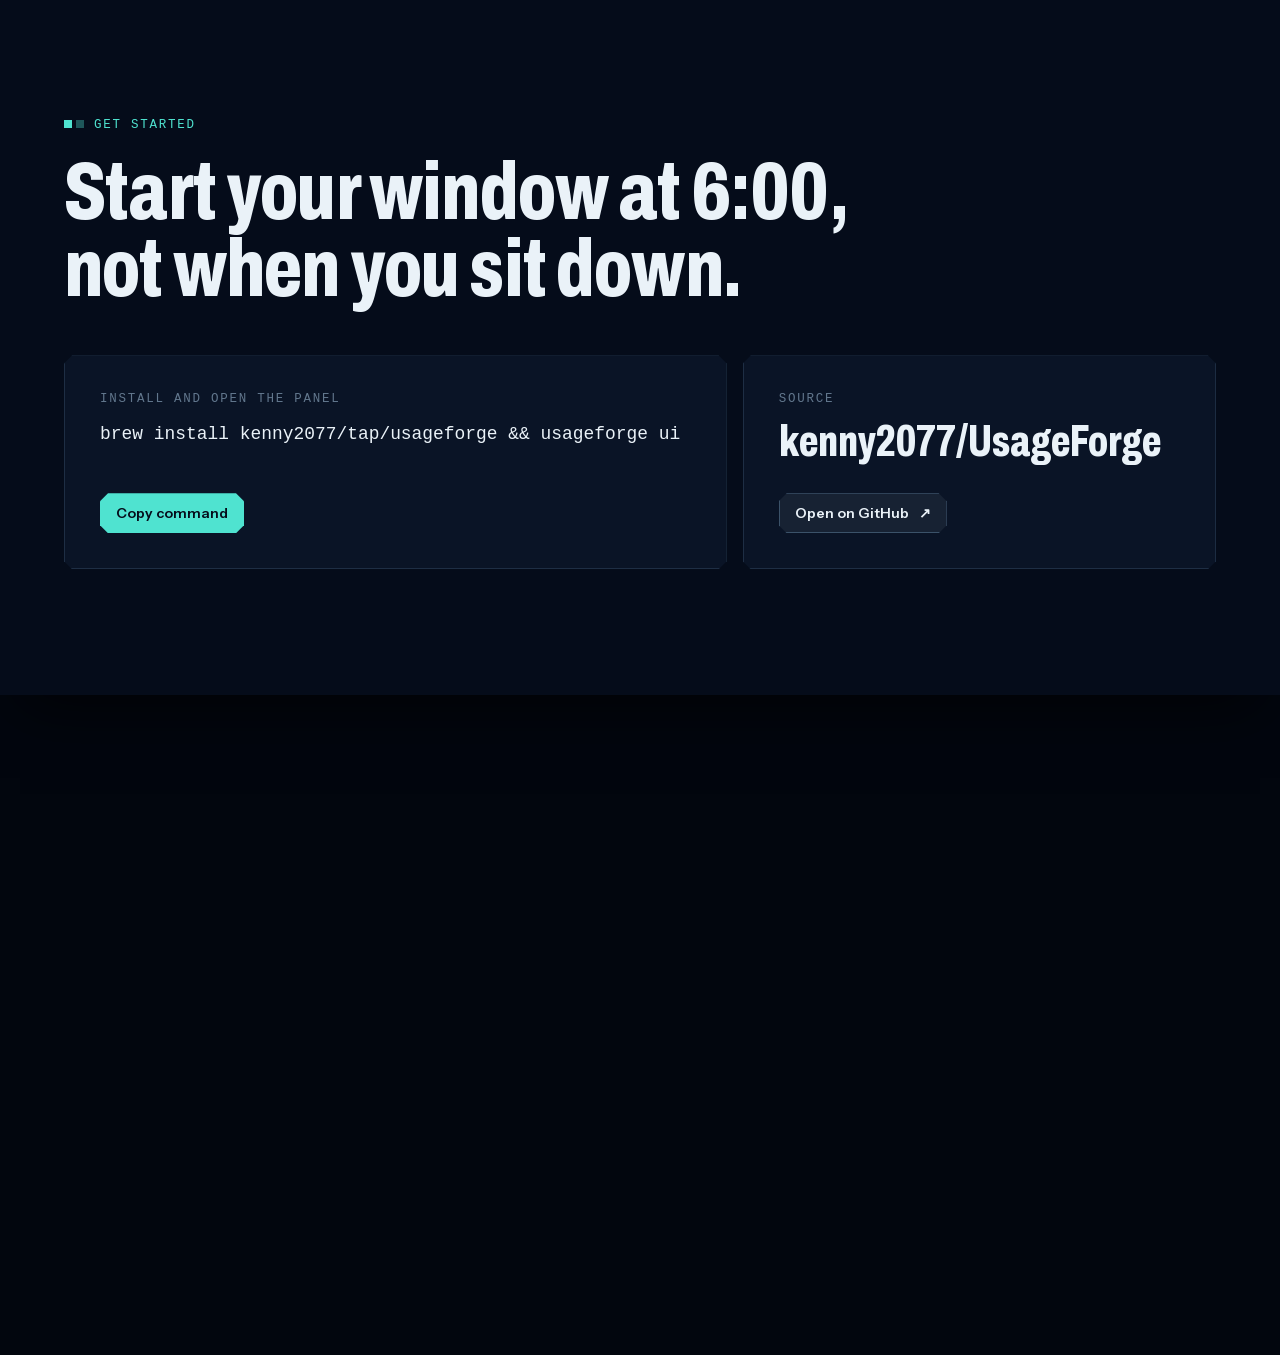
==== commit 5f9e2515: "fix: read Claude usage from Claude Code's saved copy and ask Anthropic at most every 15 min (it answ" ====
--- a/docs/index.html
+++ b/docs/index.html
@@ -176,7 +176,7 @@
           <div class="term" role="img" aria-label="Example terminal: usageforge doctor reports both tools signed in and the background check on">
             <p class="term-head"><span>~ terminal</span><span>example</span></p>
 <pre><span class="p">$</span> usageforge doctor
-UsageForge 3.8.4
+UsageForge 3.8.5
 Claude Code (mode: schedule)
   <span class="ok">✓</span> signed in
   <span class="ok">✓</span> the background job can find it
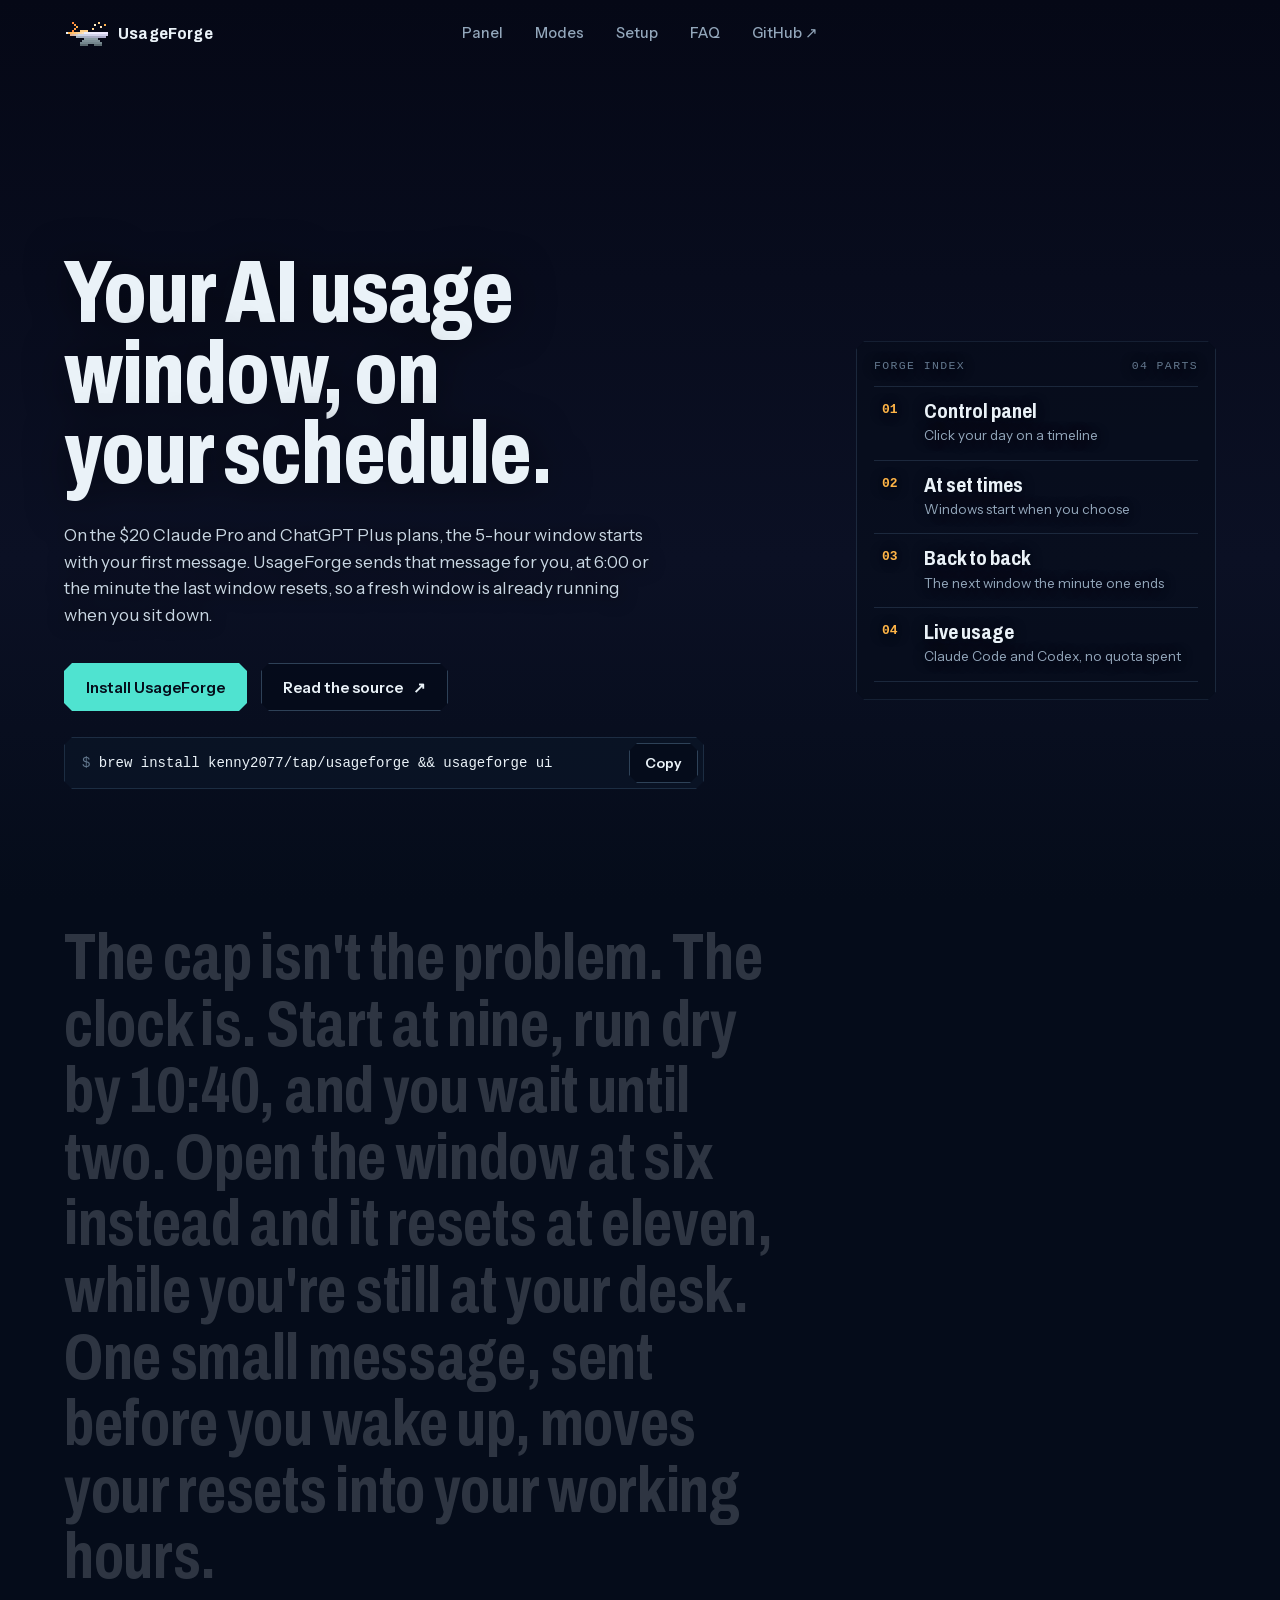
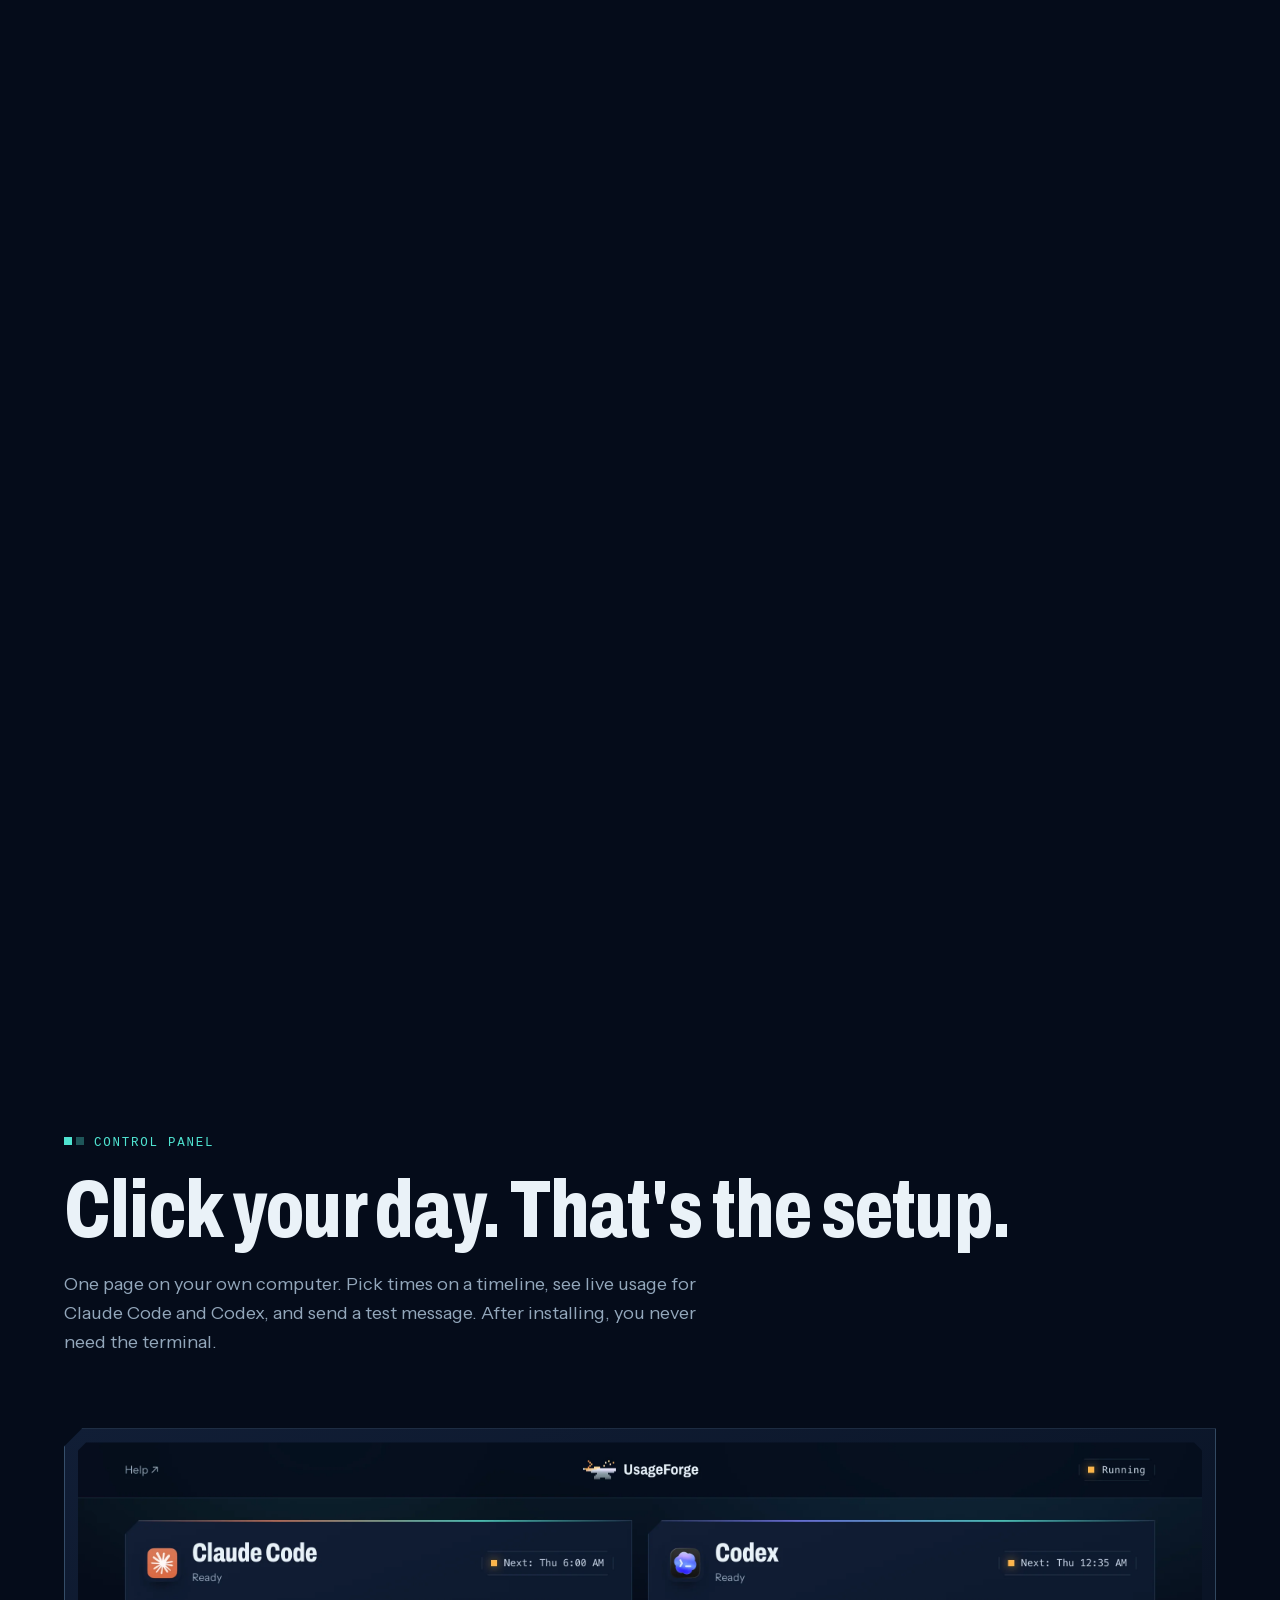
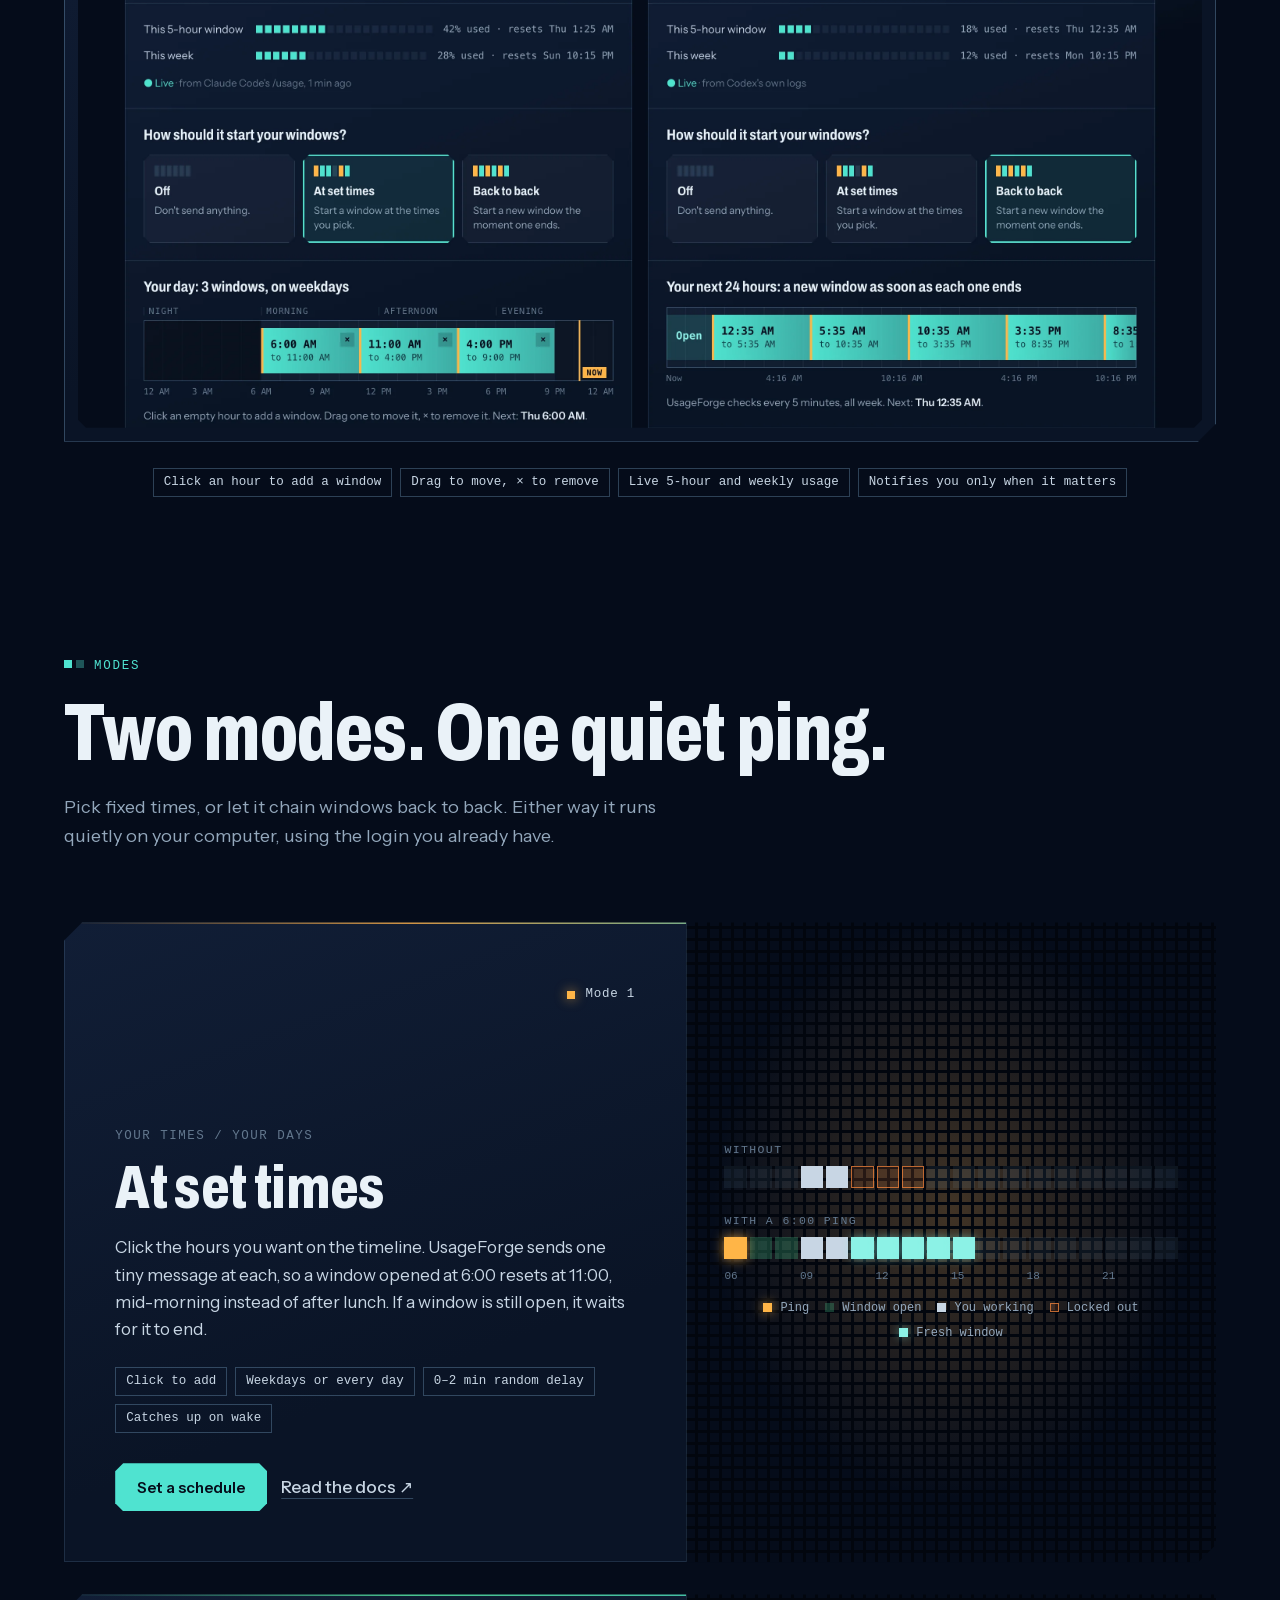
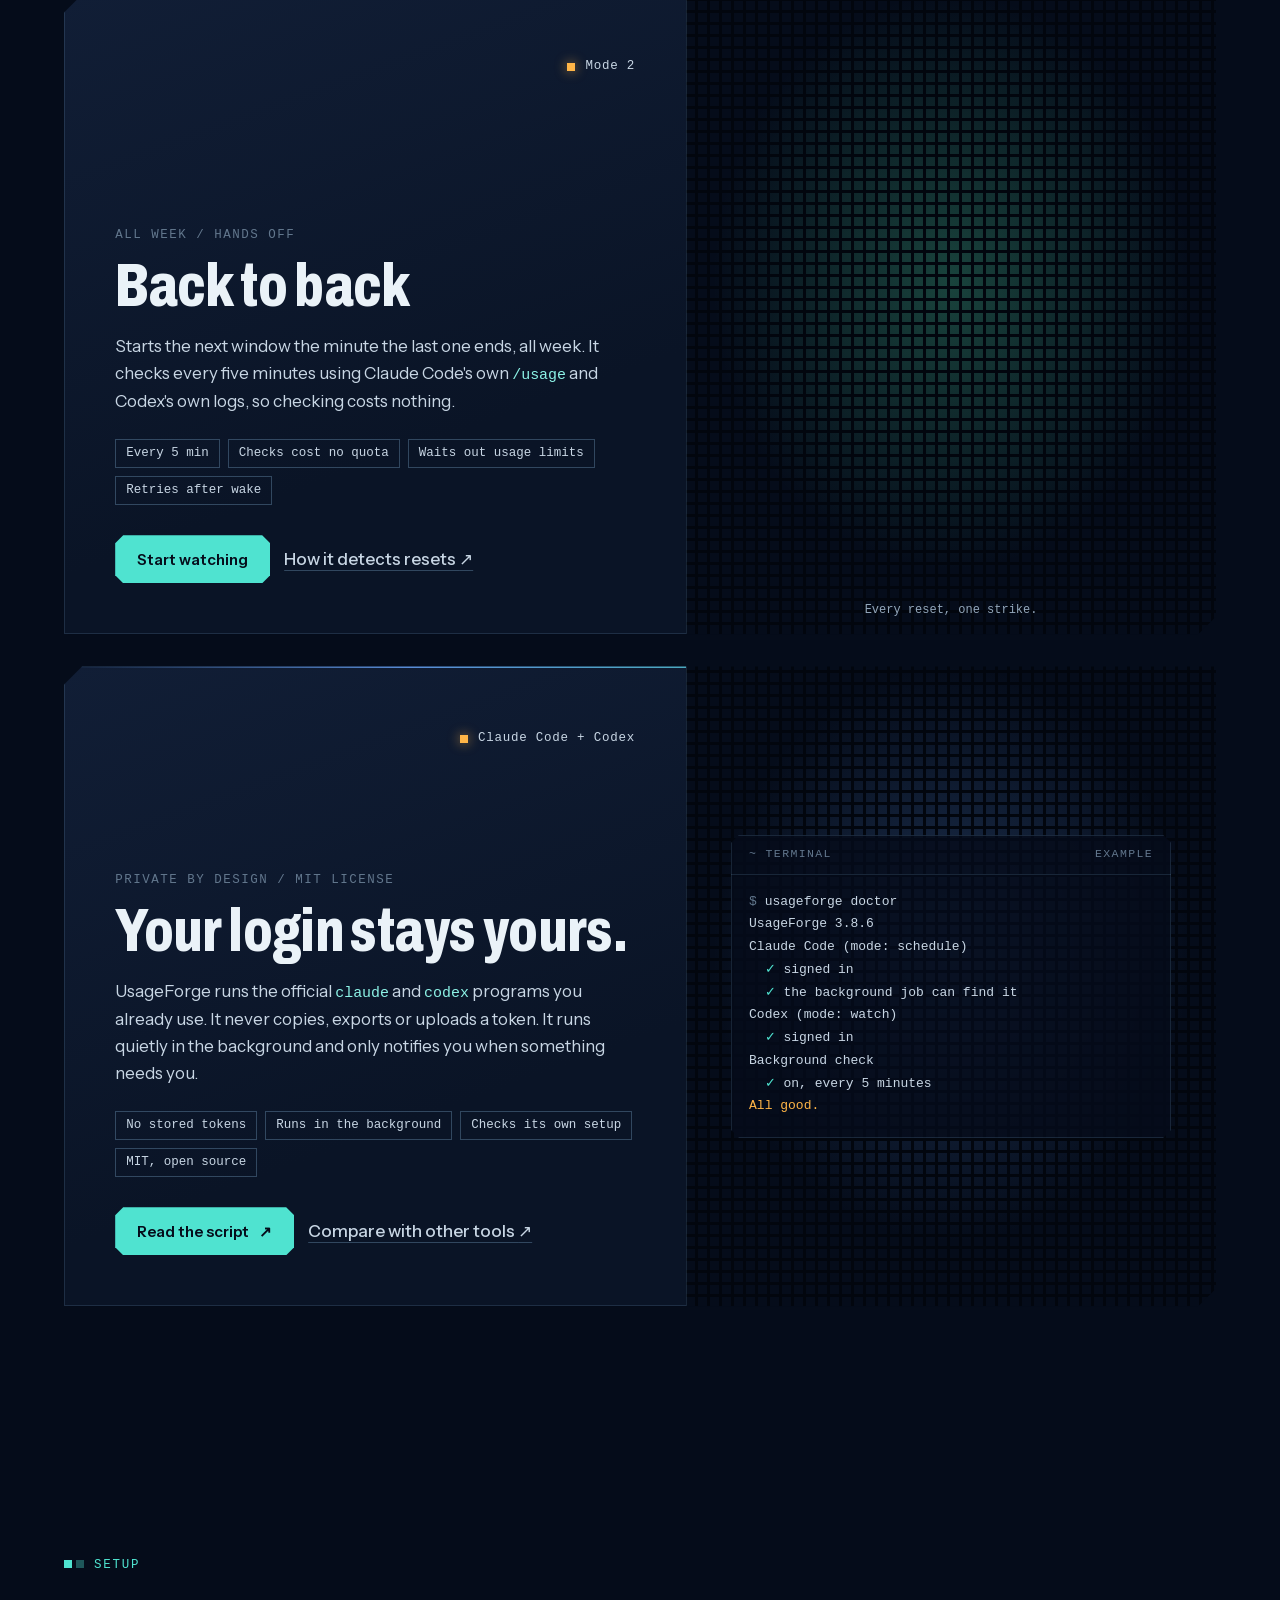
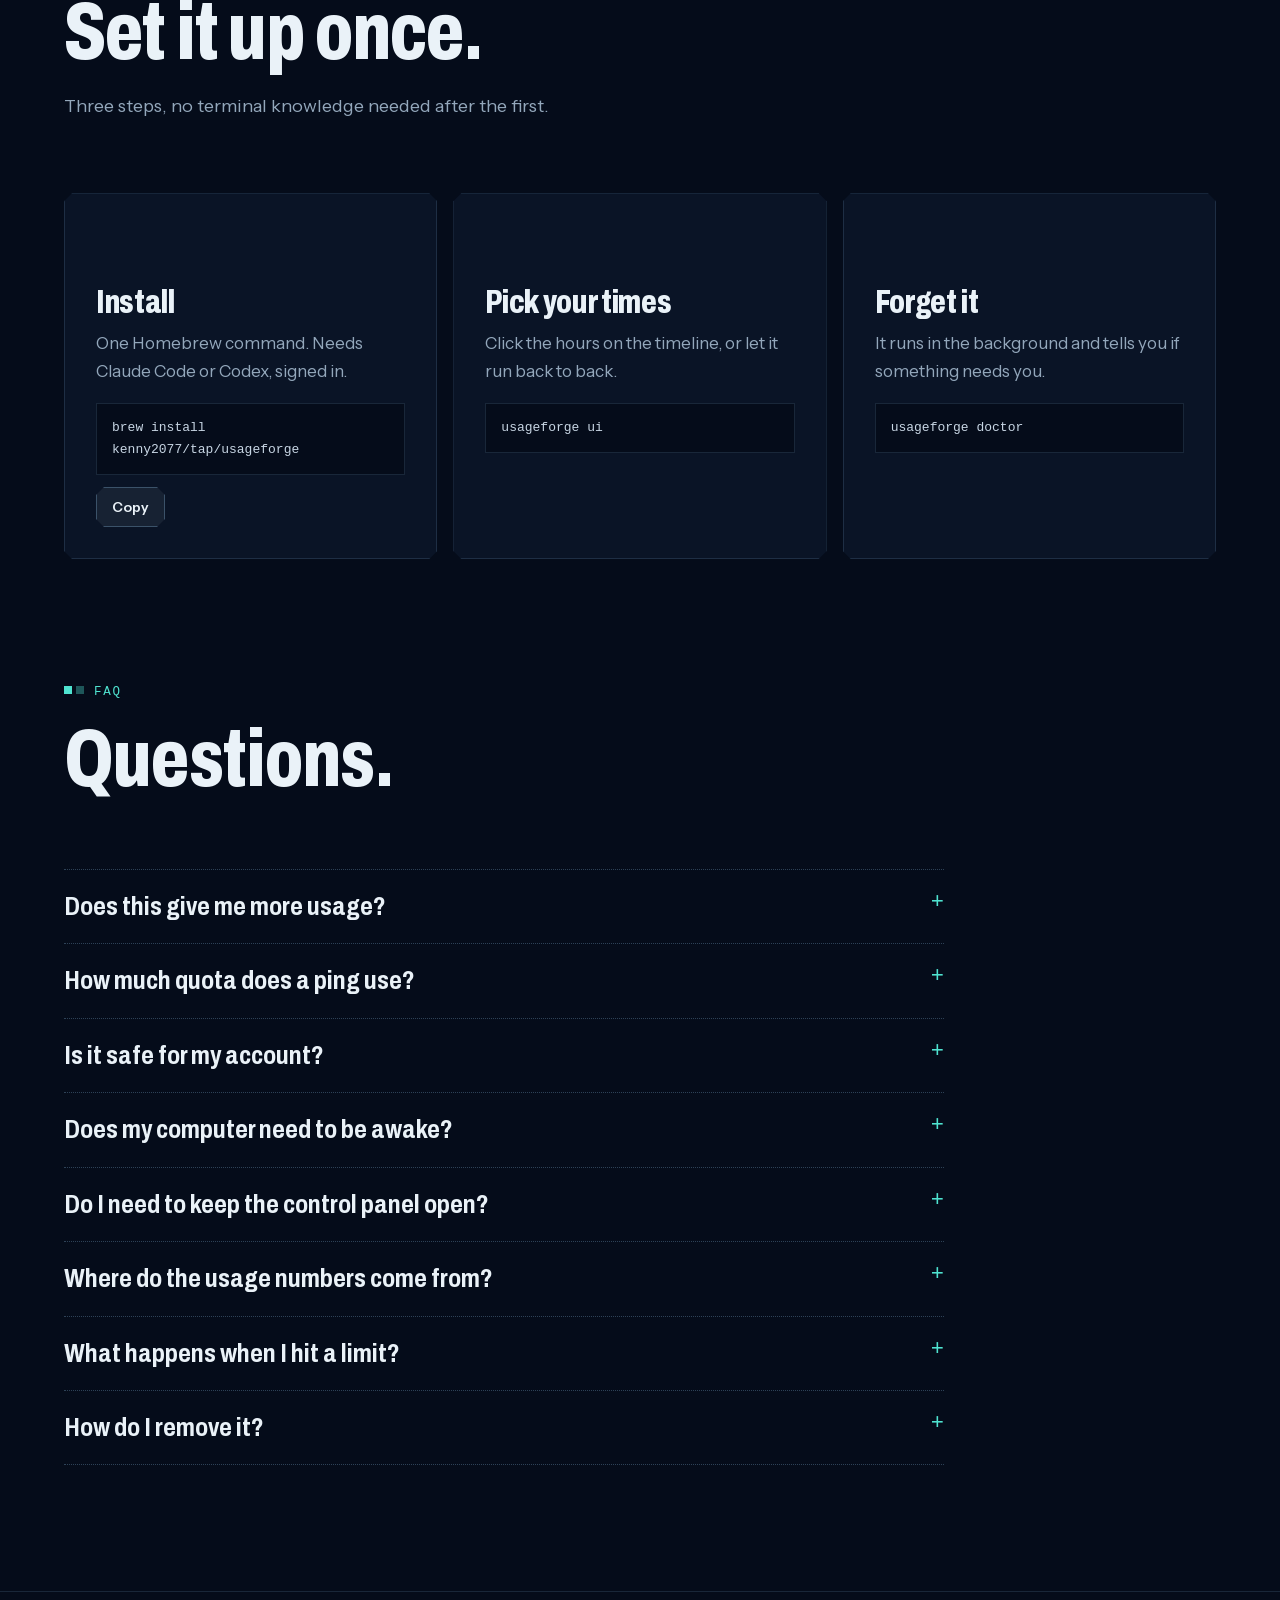
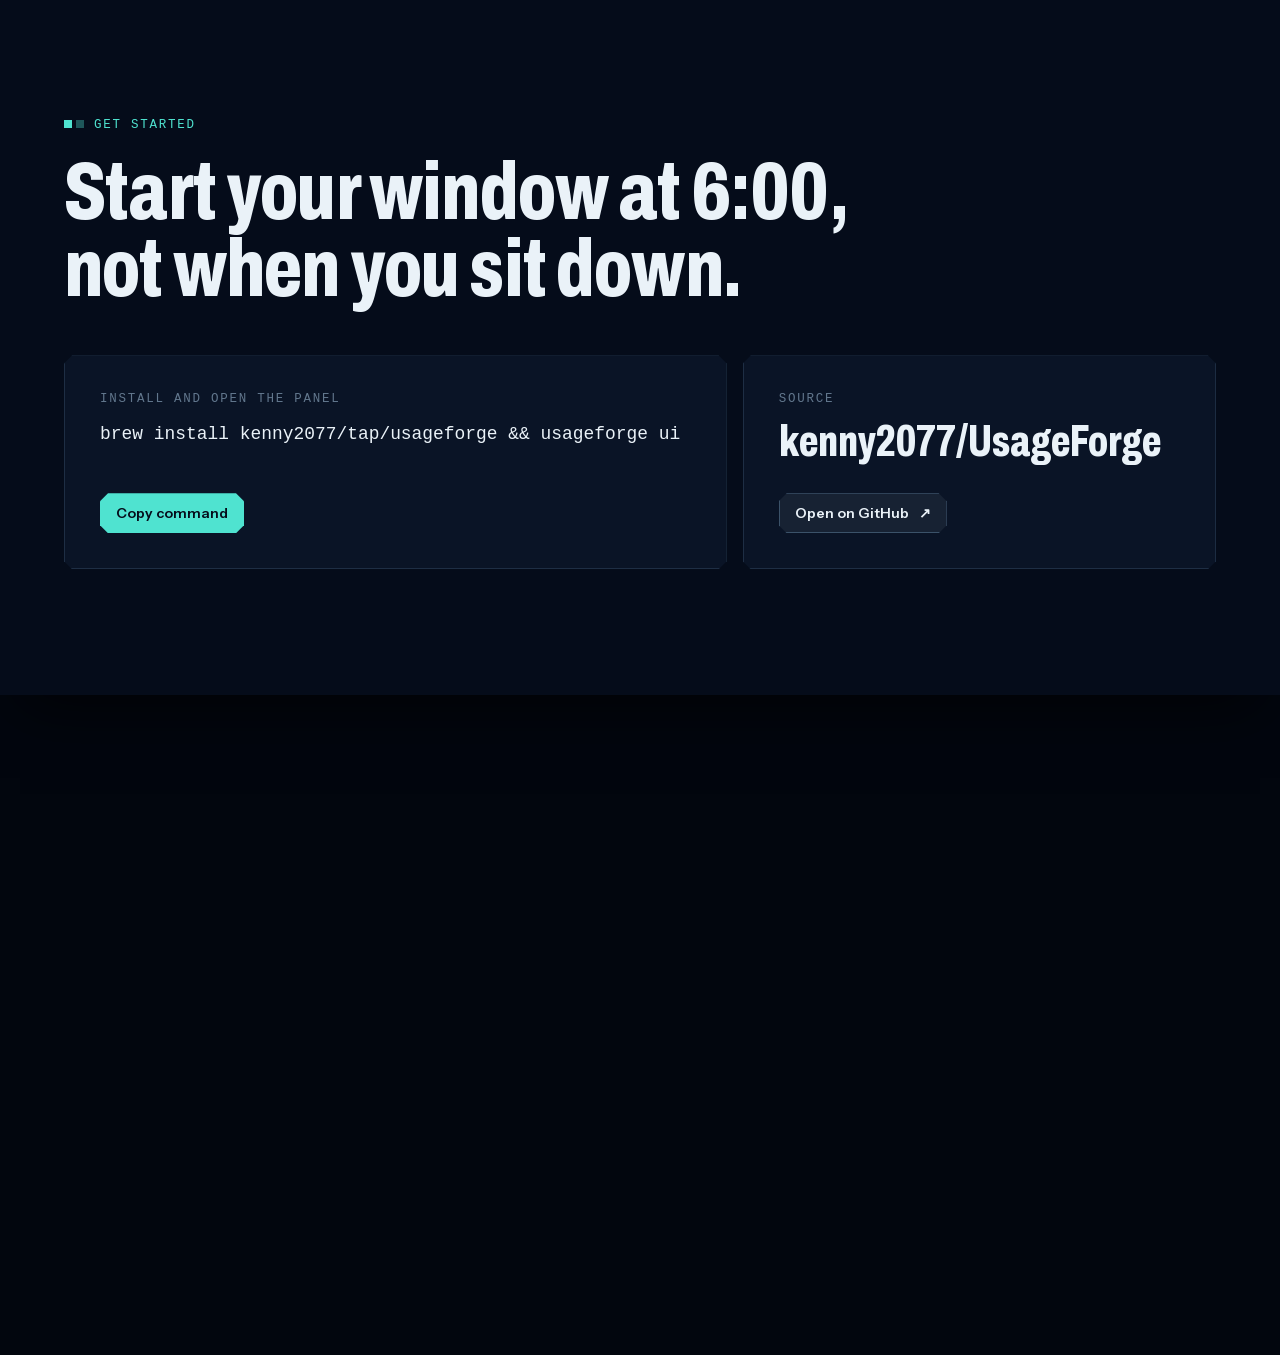
==== commit e6620f98: "fix: ignore a /usage reply without numbers (after a 429)" ====
--- a/docs/index.html
+++ b/docs/index.html
@@ -176,7 +176,7 @@
           <div class="term" role="img" aria-label="Example terminal: usageforge doctor reports both tools signed in and the background check on">
             <p class="term-head"><span>~ terminal</span><span>example</span></p>
 <pre><span class="p">$</span> usageforge doctor
-UsageForge 3.8.5
+UsageForge 3.8.6
 Claude Code (mode: schedule)
   <span class="ok">✓</span> signed in
   <span class="ok">✓</span> the background job can find it
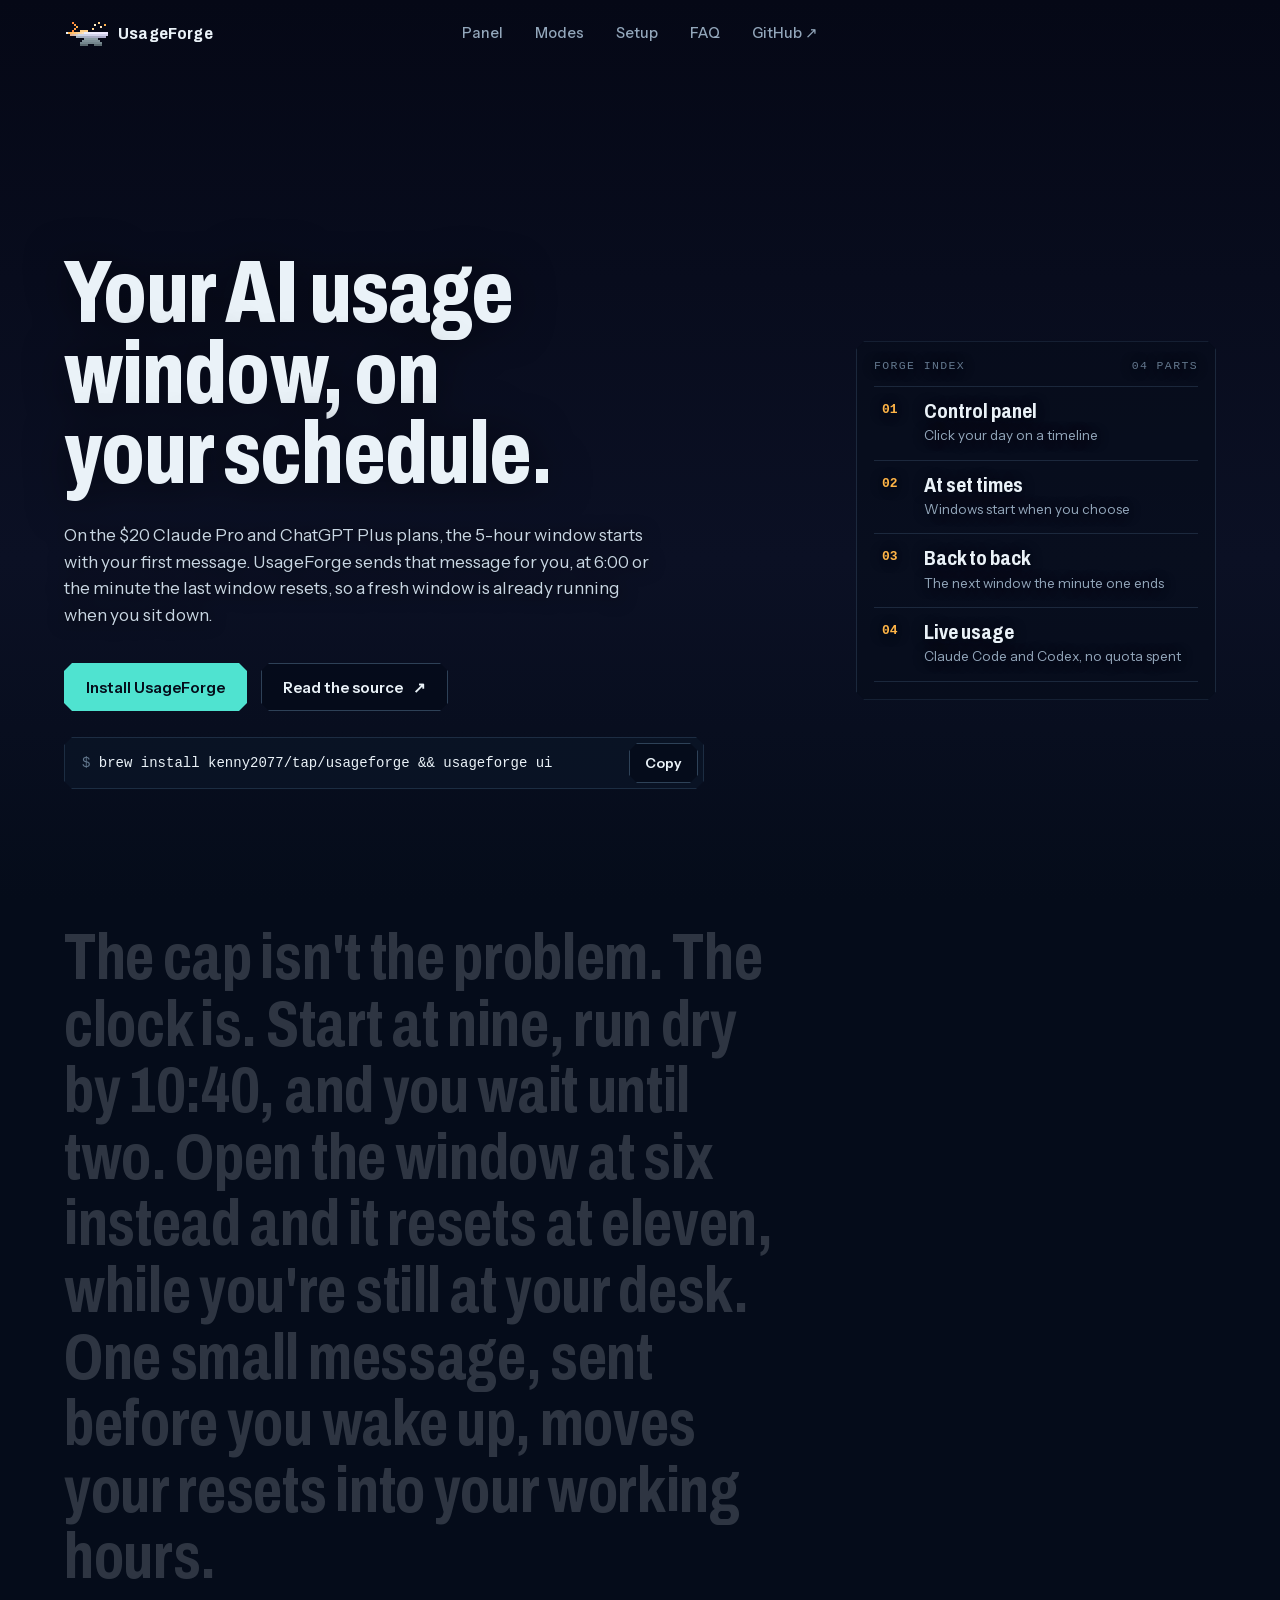
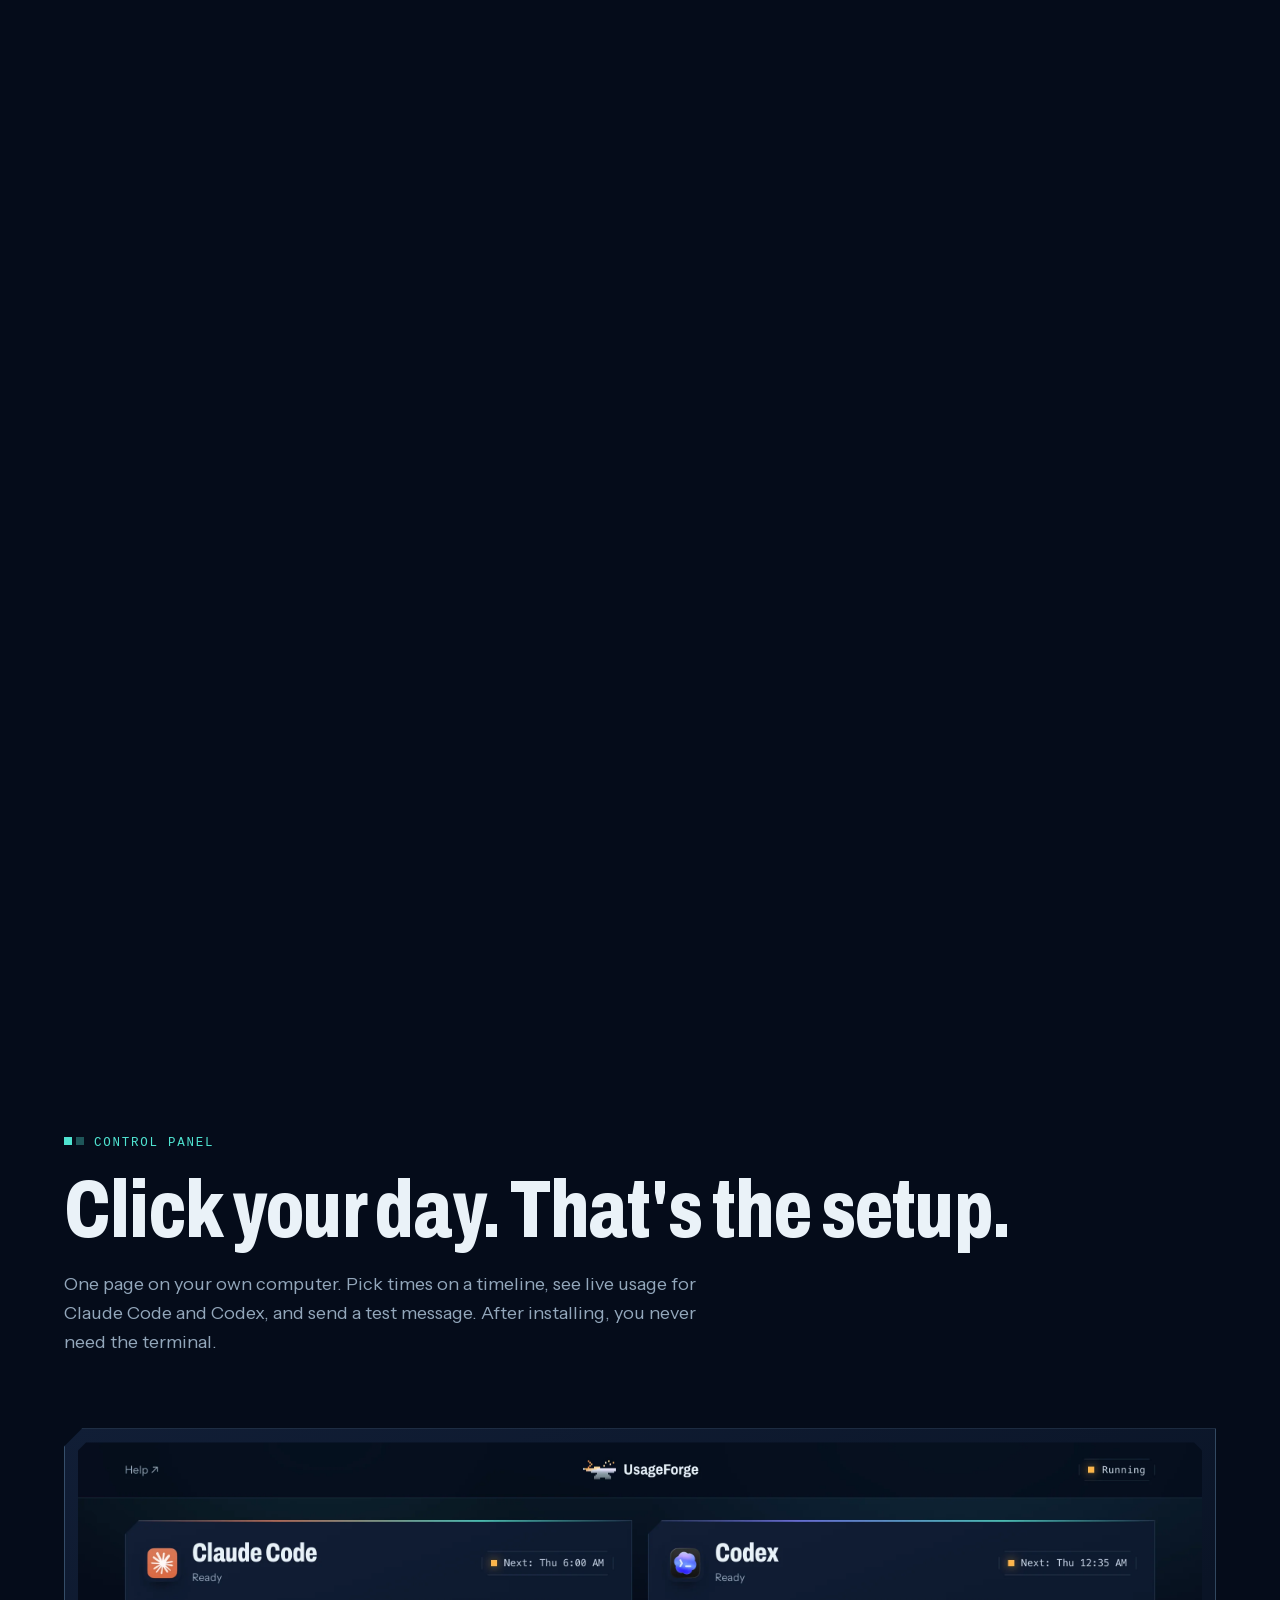
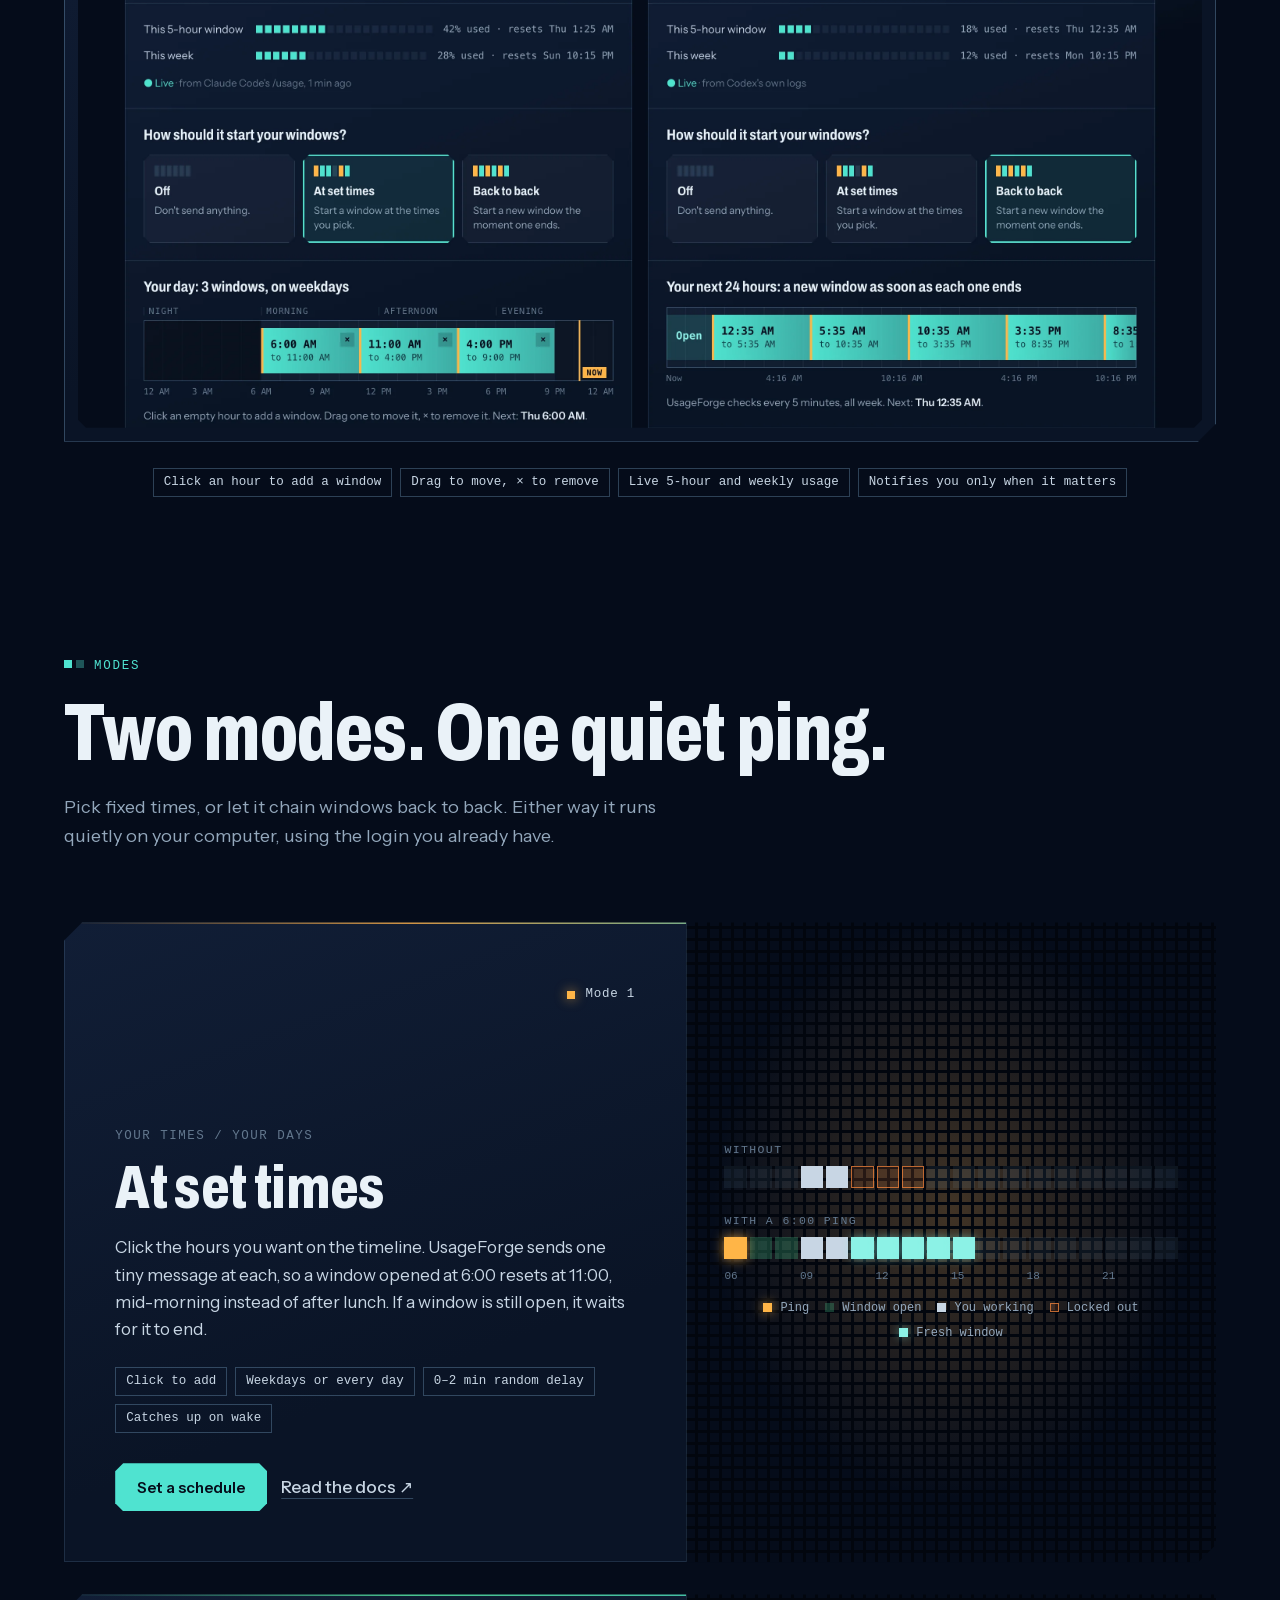
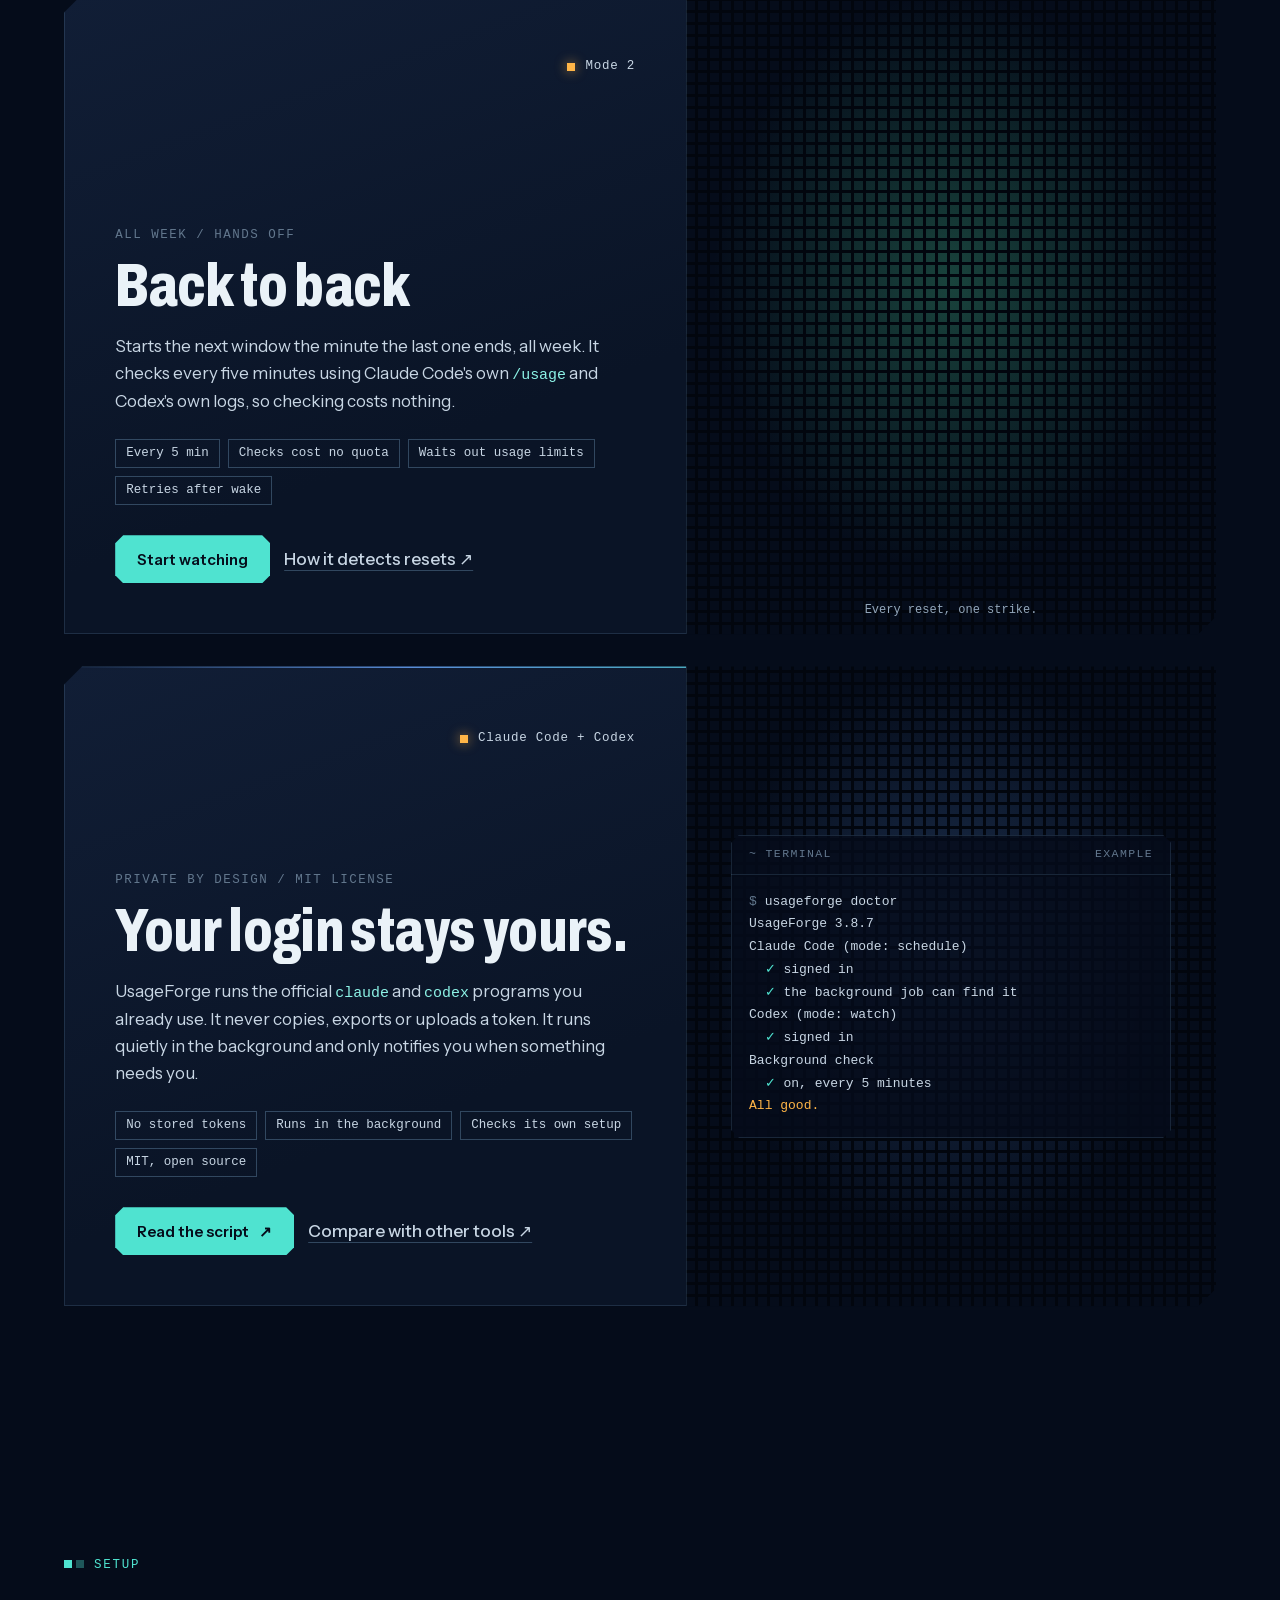
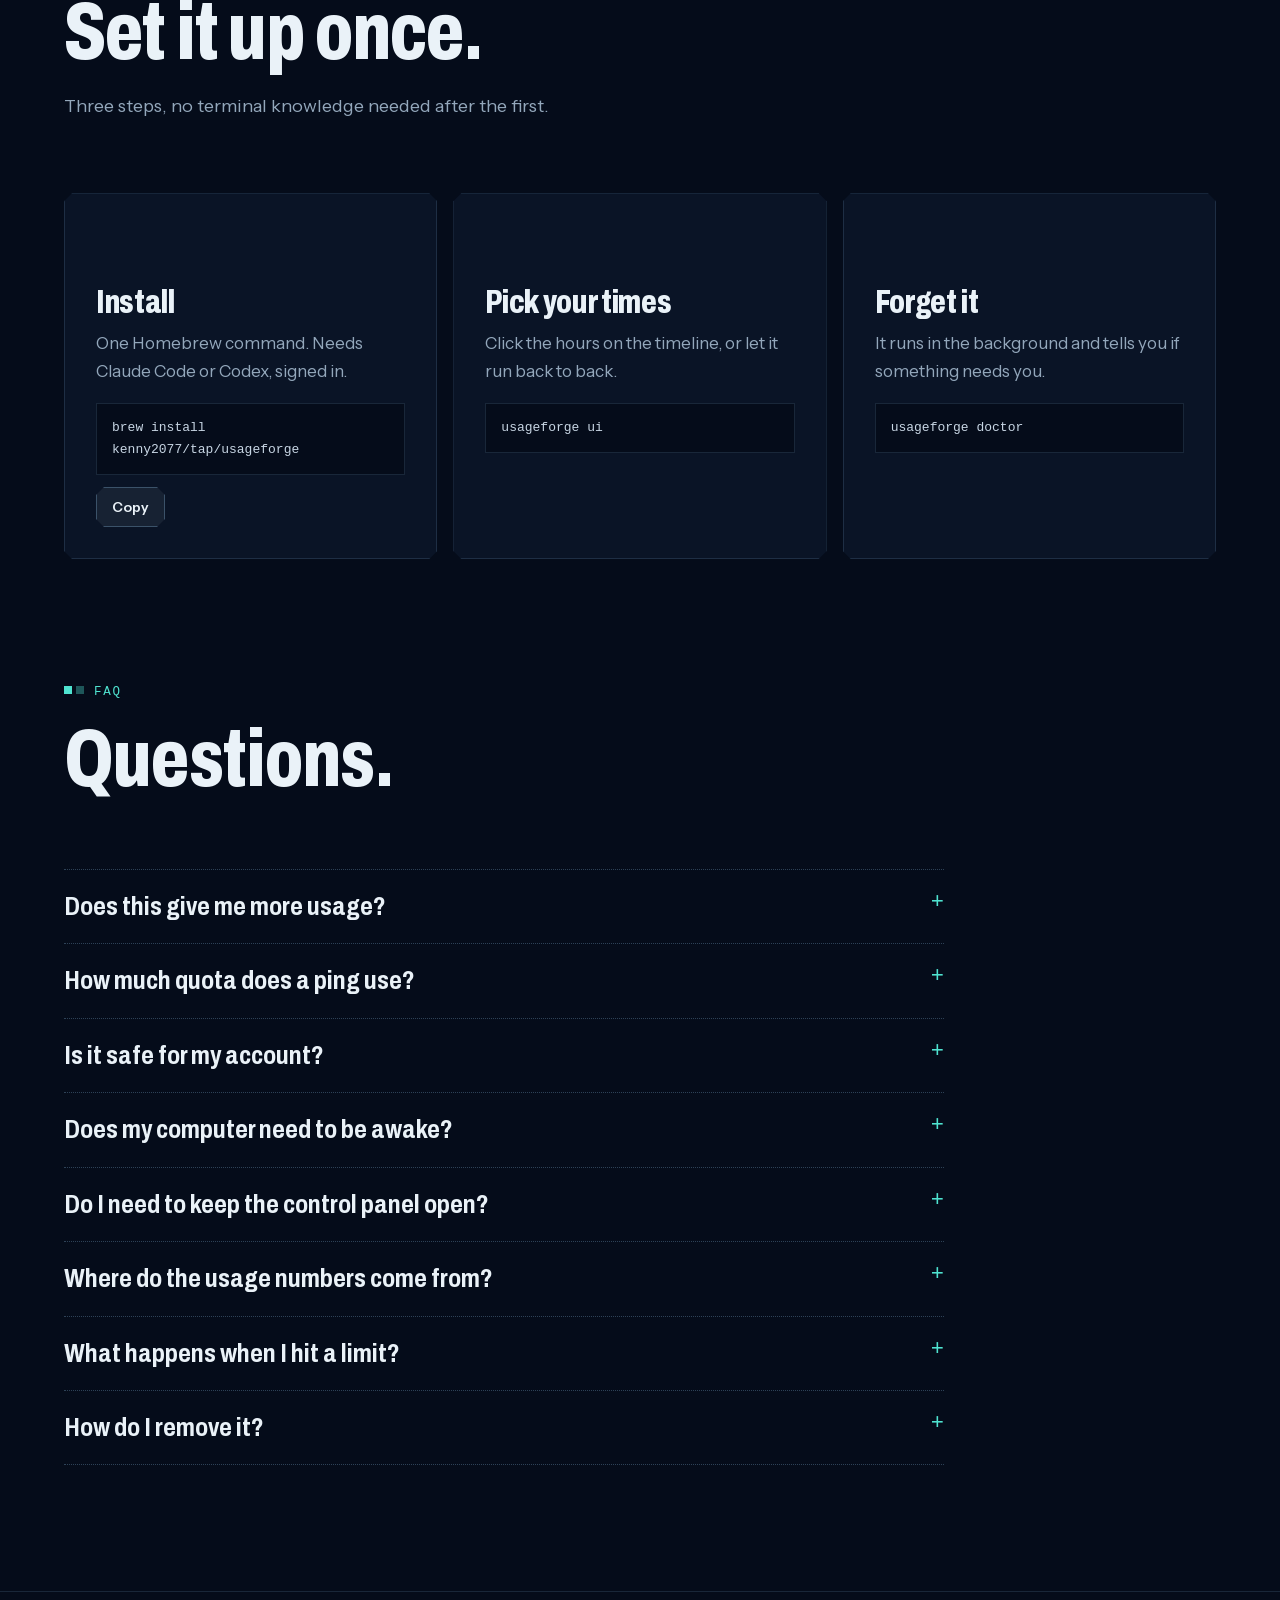
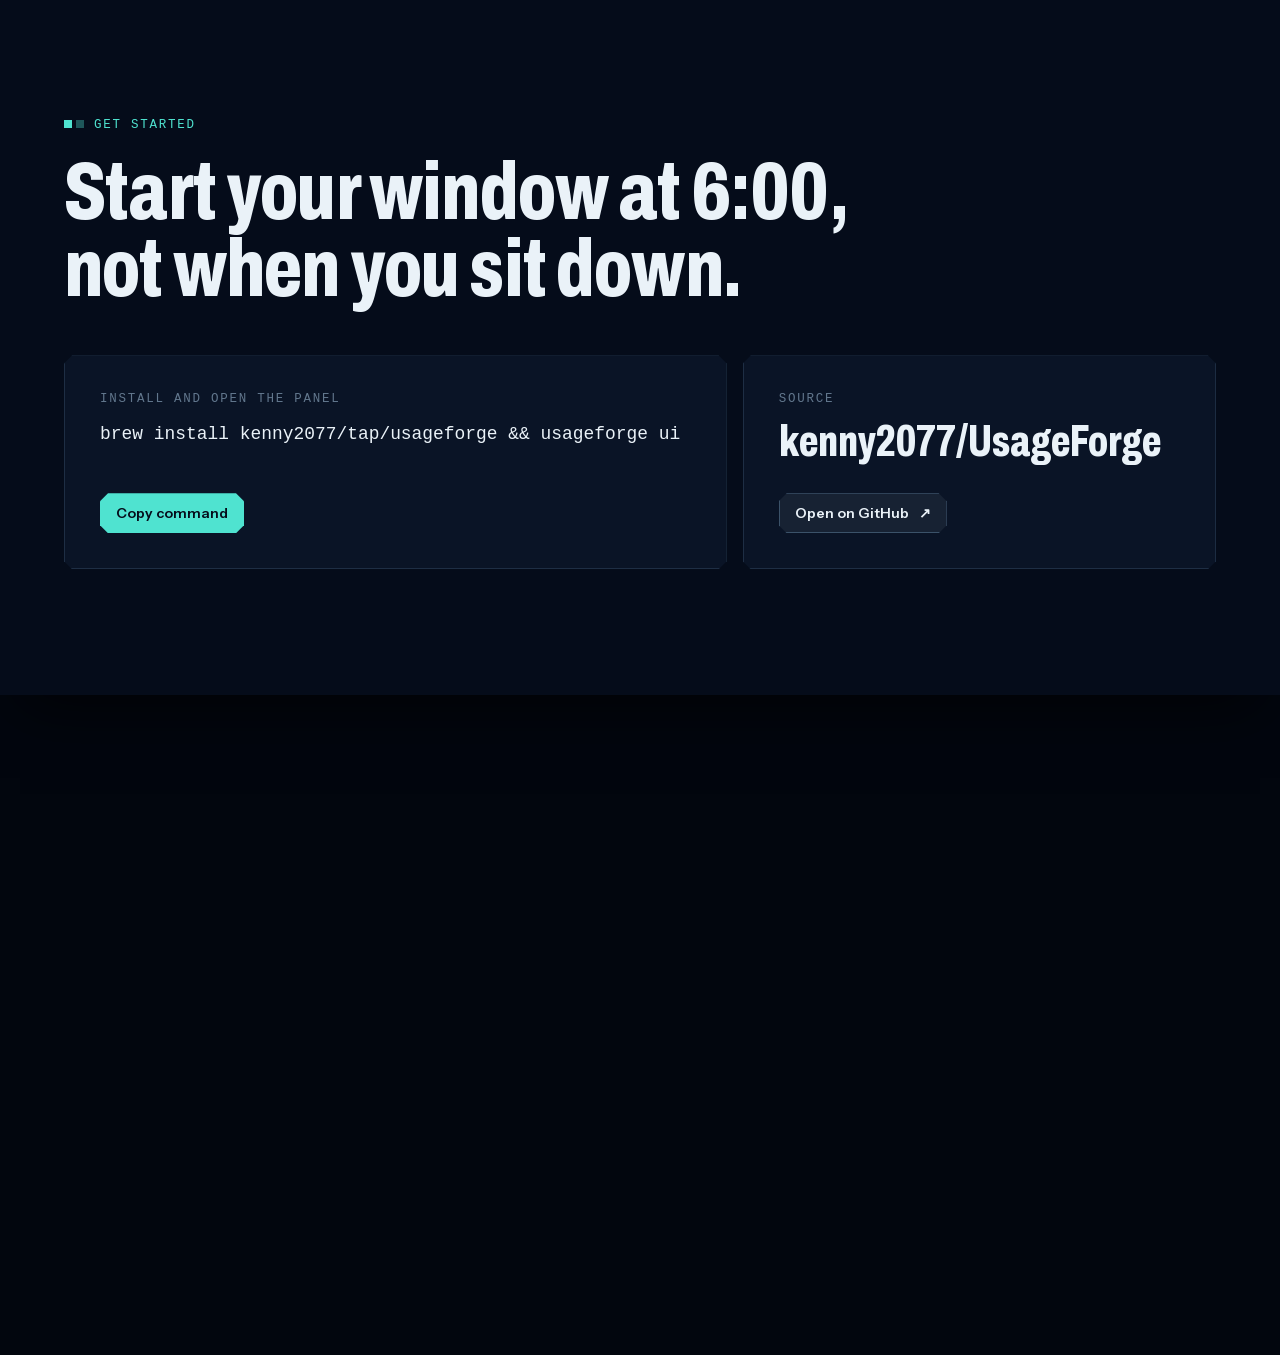
==== commit daeca017: "feat: the day bar previews the window a click adds, with its start, end or overlap, and an hourly ru" ====
--- a/docs/index.html
+++ b/docs/index.html
@@ -176,7 +176,7 @@
           <div class="term" role="img" aria-label="Example terminal: usageforge doctor reports both tools signed in and the background check on">
             <p class="term-head"><span>~ terminal</span><span>example</span></p>
 <pre><span class="p">$</span> usageforge doctor
-UsageForge 3.8.6
+UsageForge 3.8.7
 Claude Code (mode: schedule)
   <span class="ok">✓</span> signed in
   <span class="ok">✓</span> the background job can find it
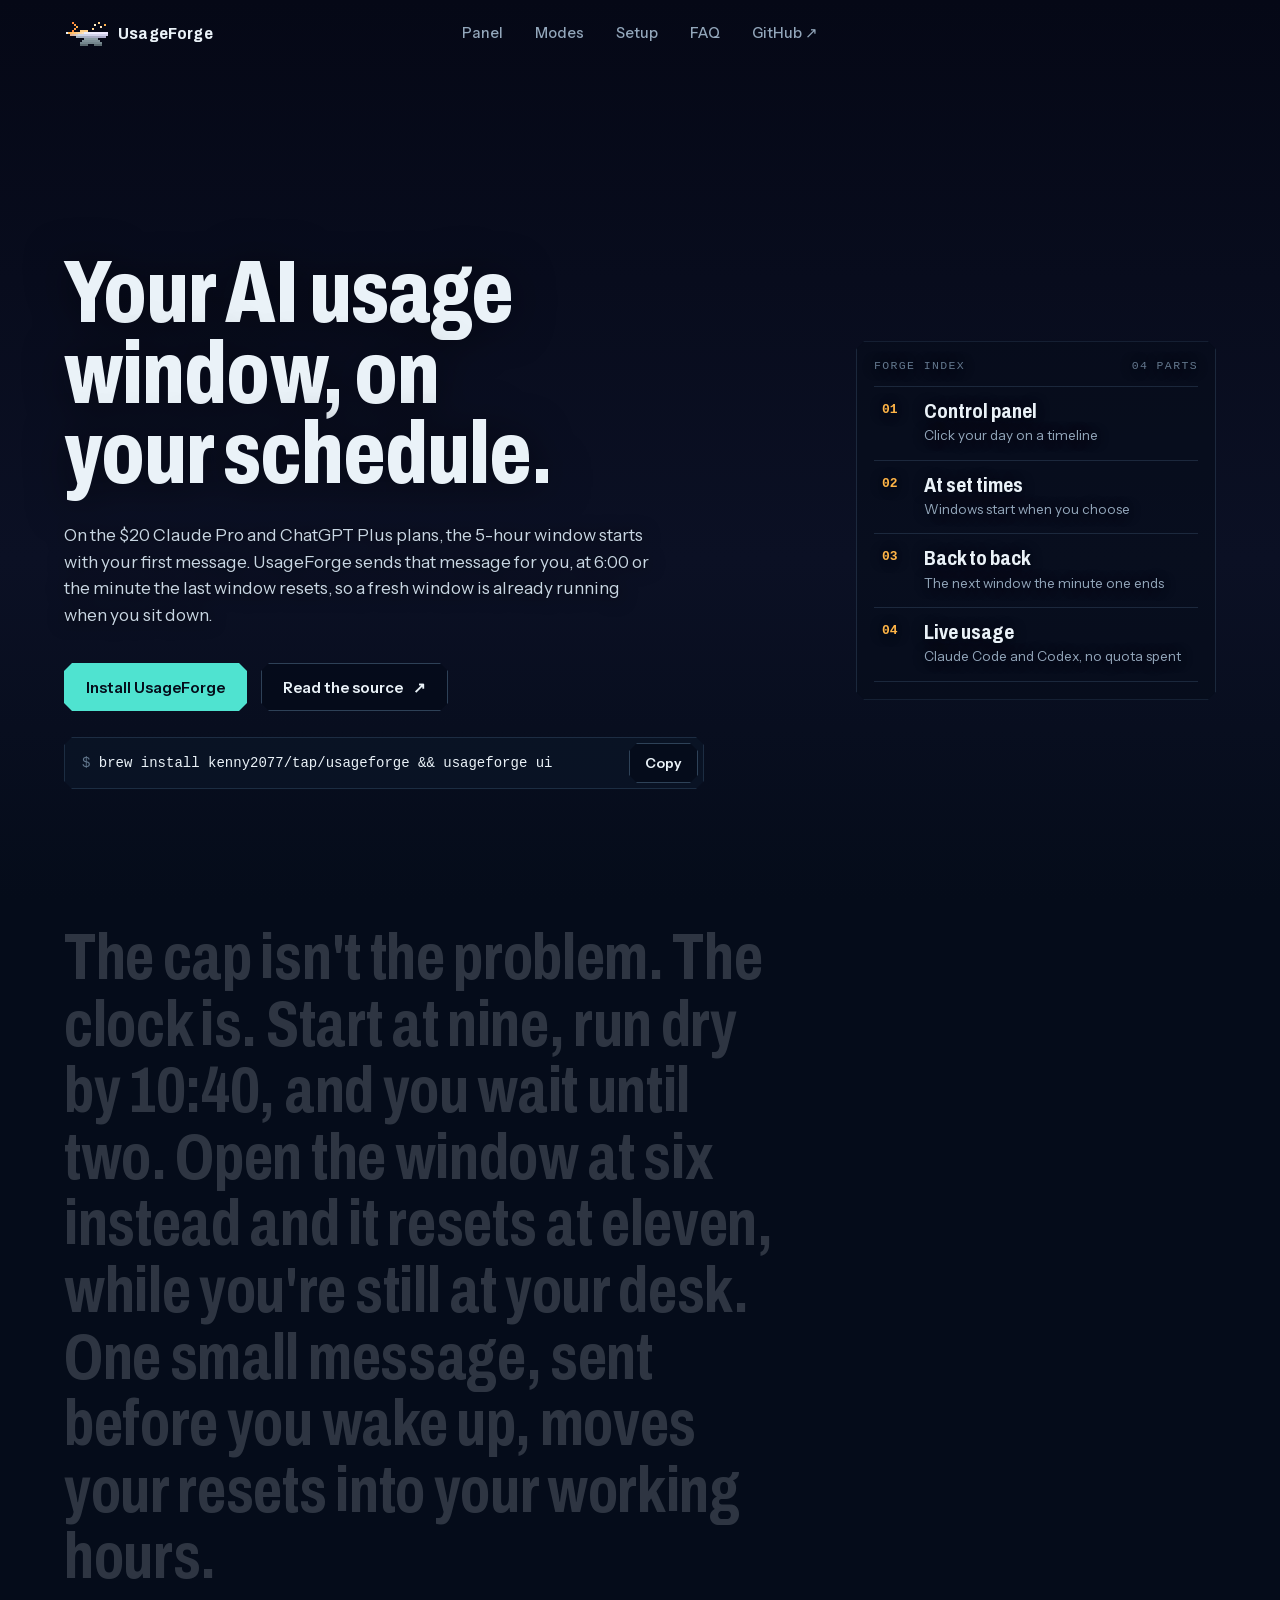
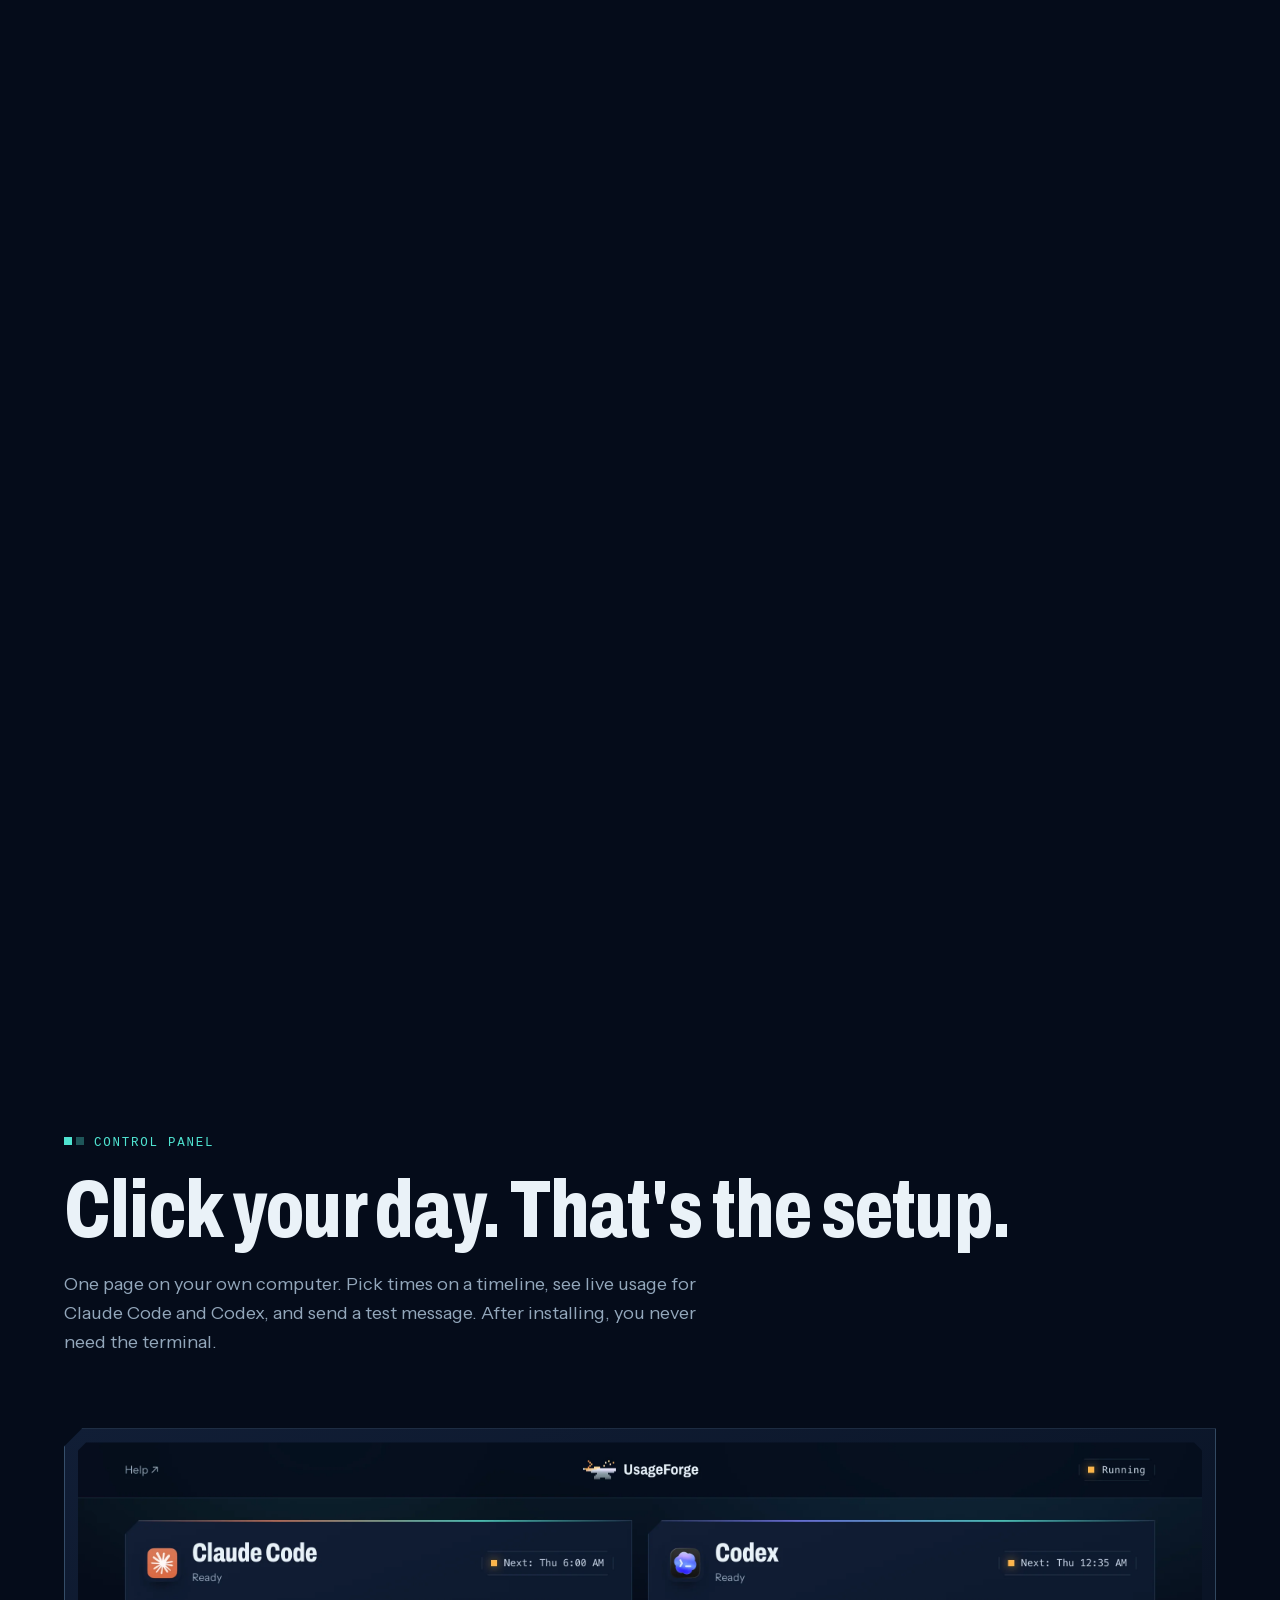
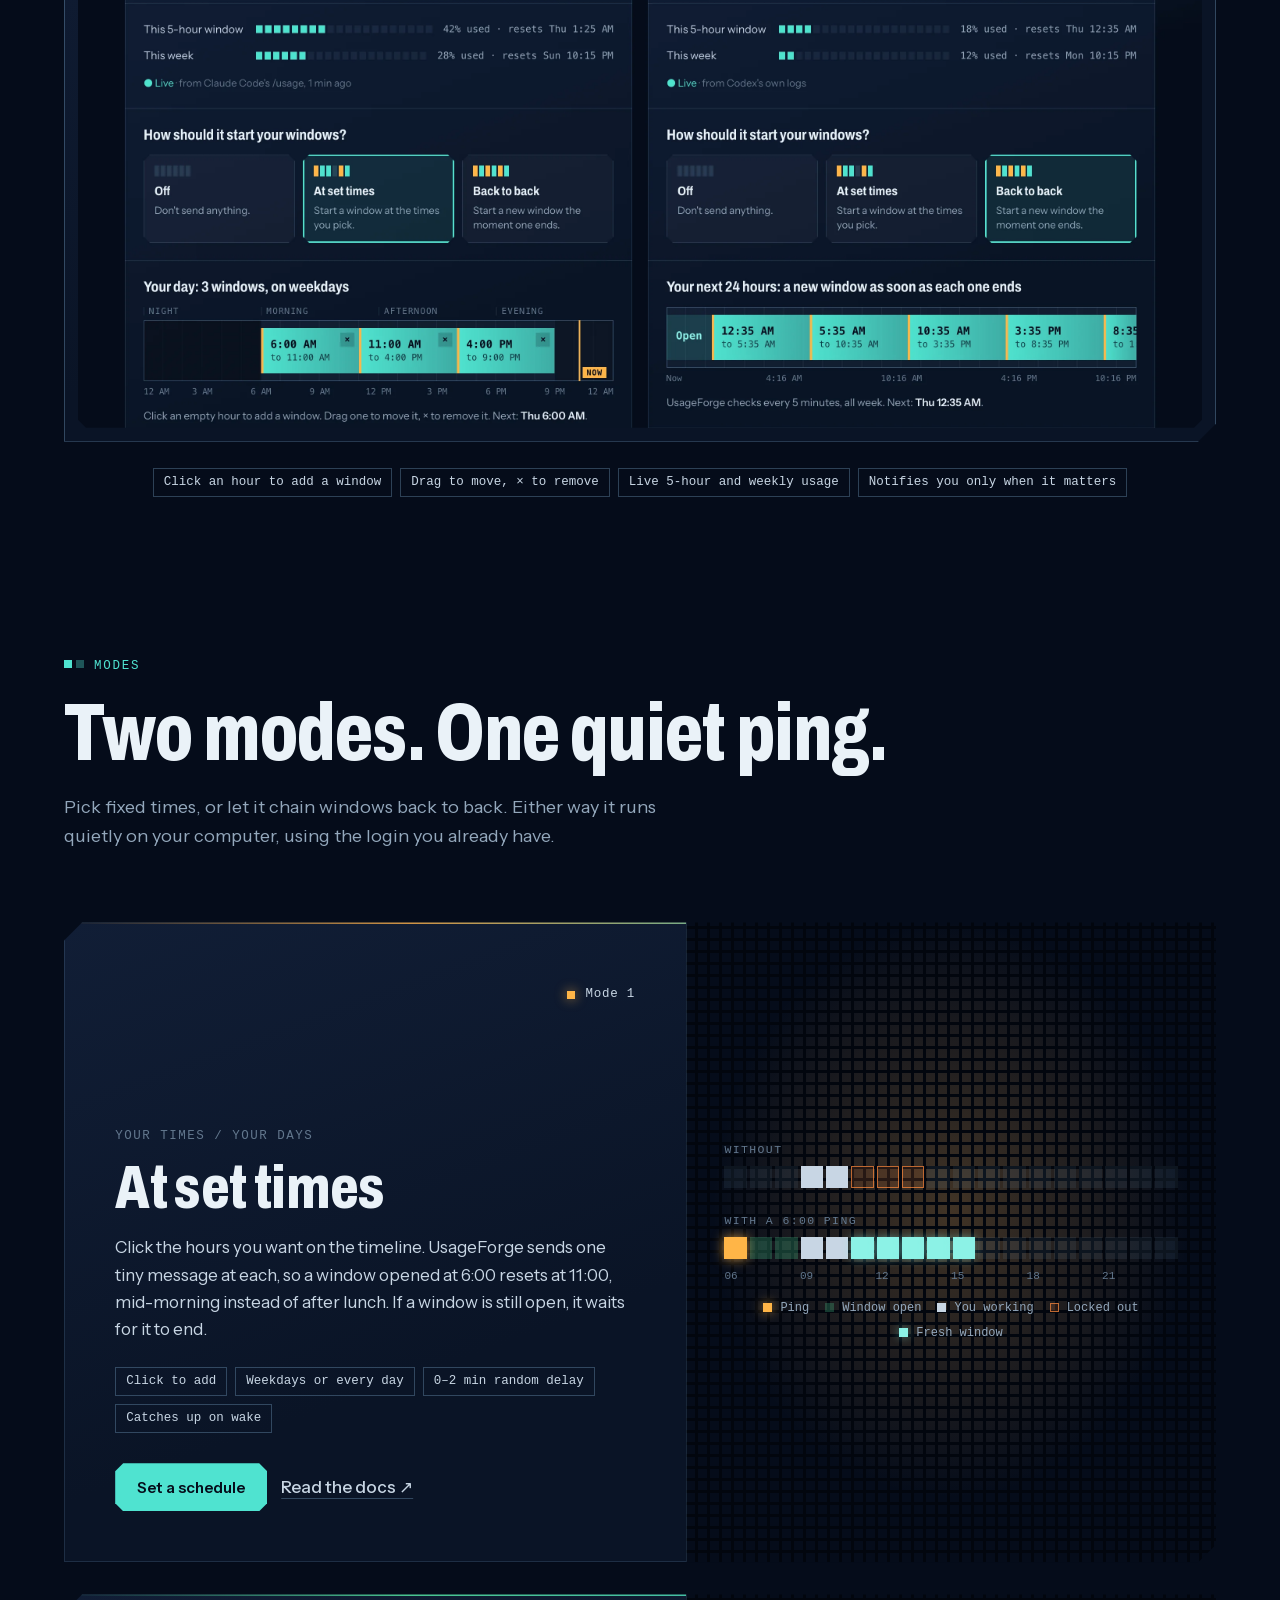
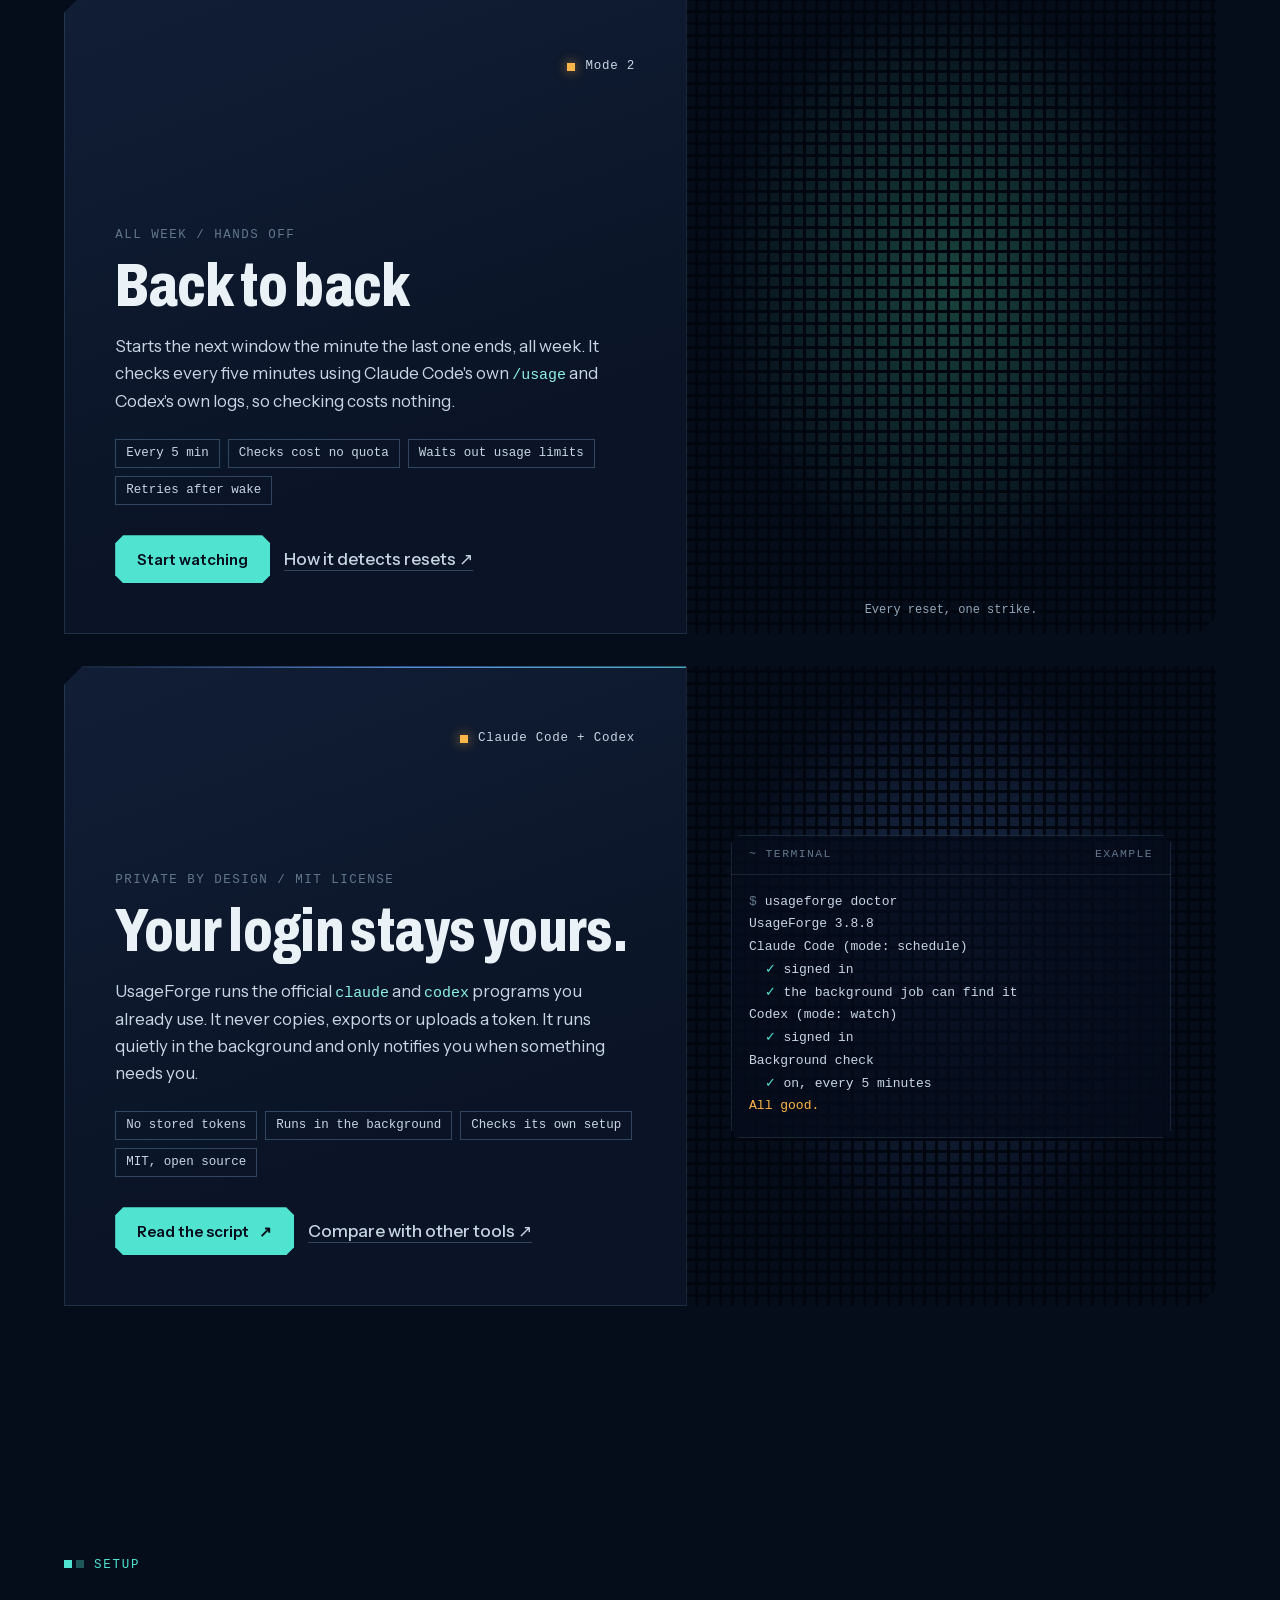
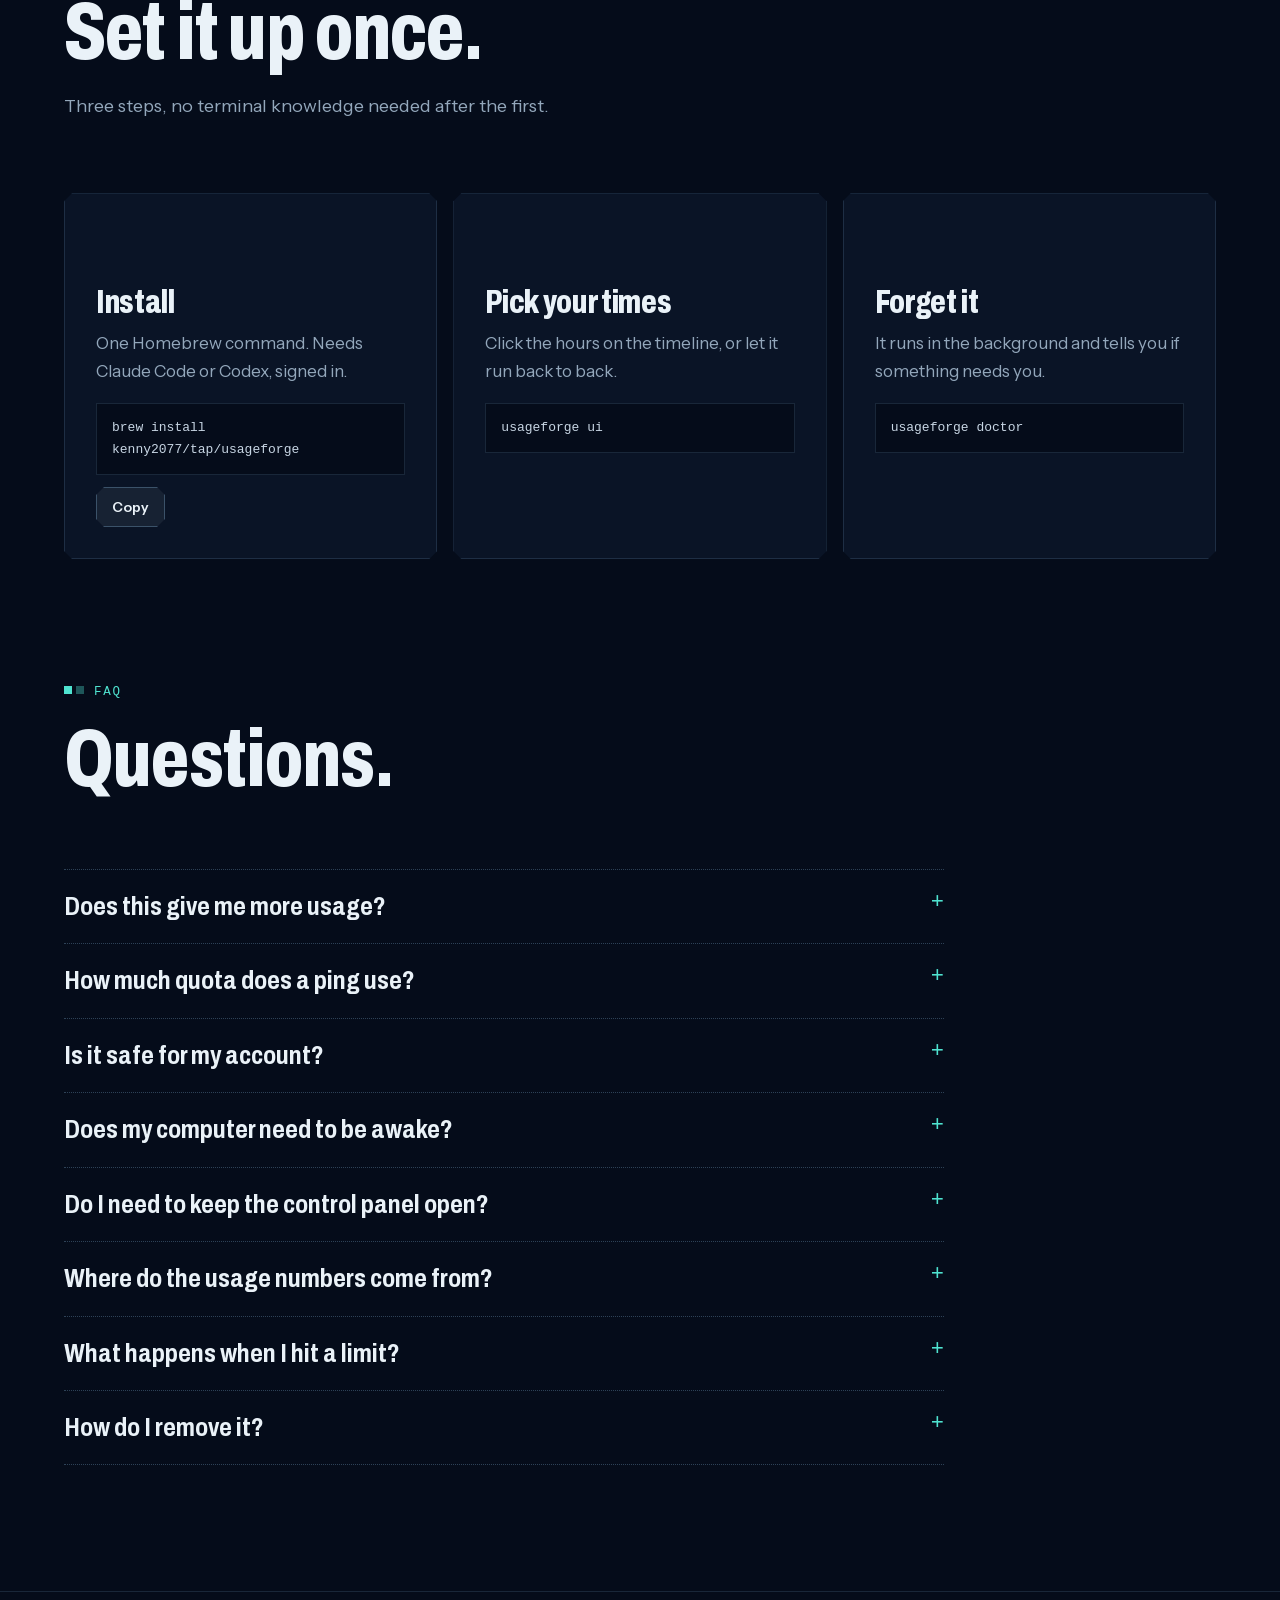
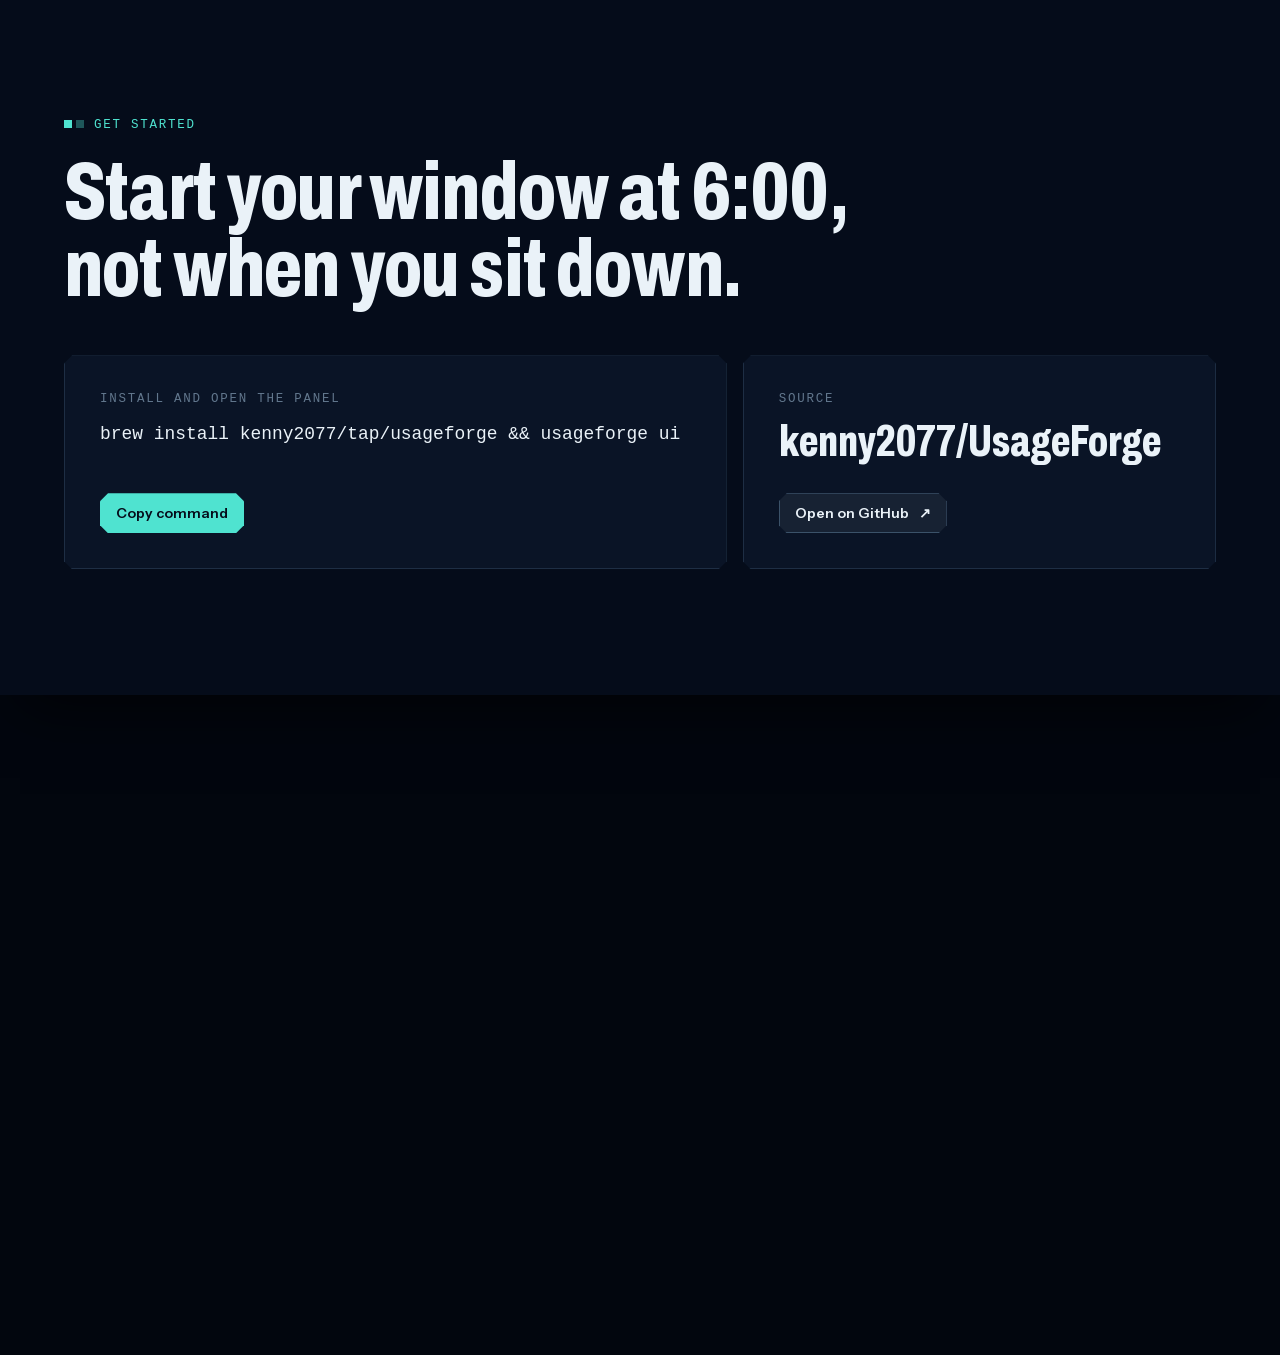
==== commit fd70025b: "fix: skip a held set time whose window would push the next set time, so the rest of the day stays on" ====
--- a/docs/index.html
+++ b/docs/index.html
@@ -176,7 +176,7 @@
           <div class="term" role="img" aria-label="Example terminal: usageforge doctor reports both tools signed in and the background check on">
             <p class="term-head"><span>~ terminal</span><span>example</span></p>
 <pre><span class="p">$</span> usageforge doctor
-UsageForge 3.8.7
+UsageForge 3.8.8
 Claude Code (mode: schedule)
   <span class="ok">✓</span> signed in
   <span class="ok">✓</span> the background job can find it
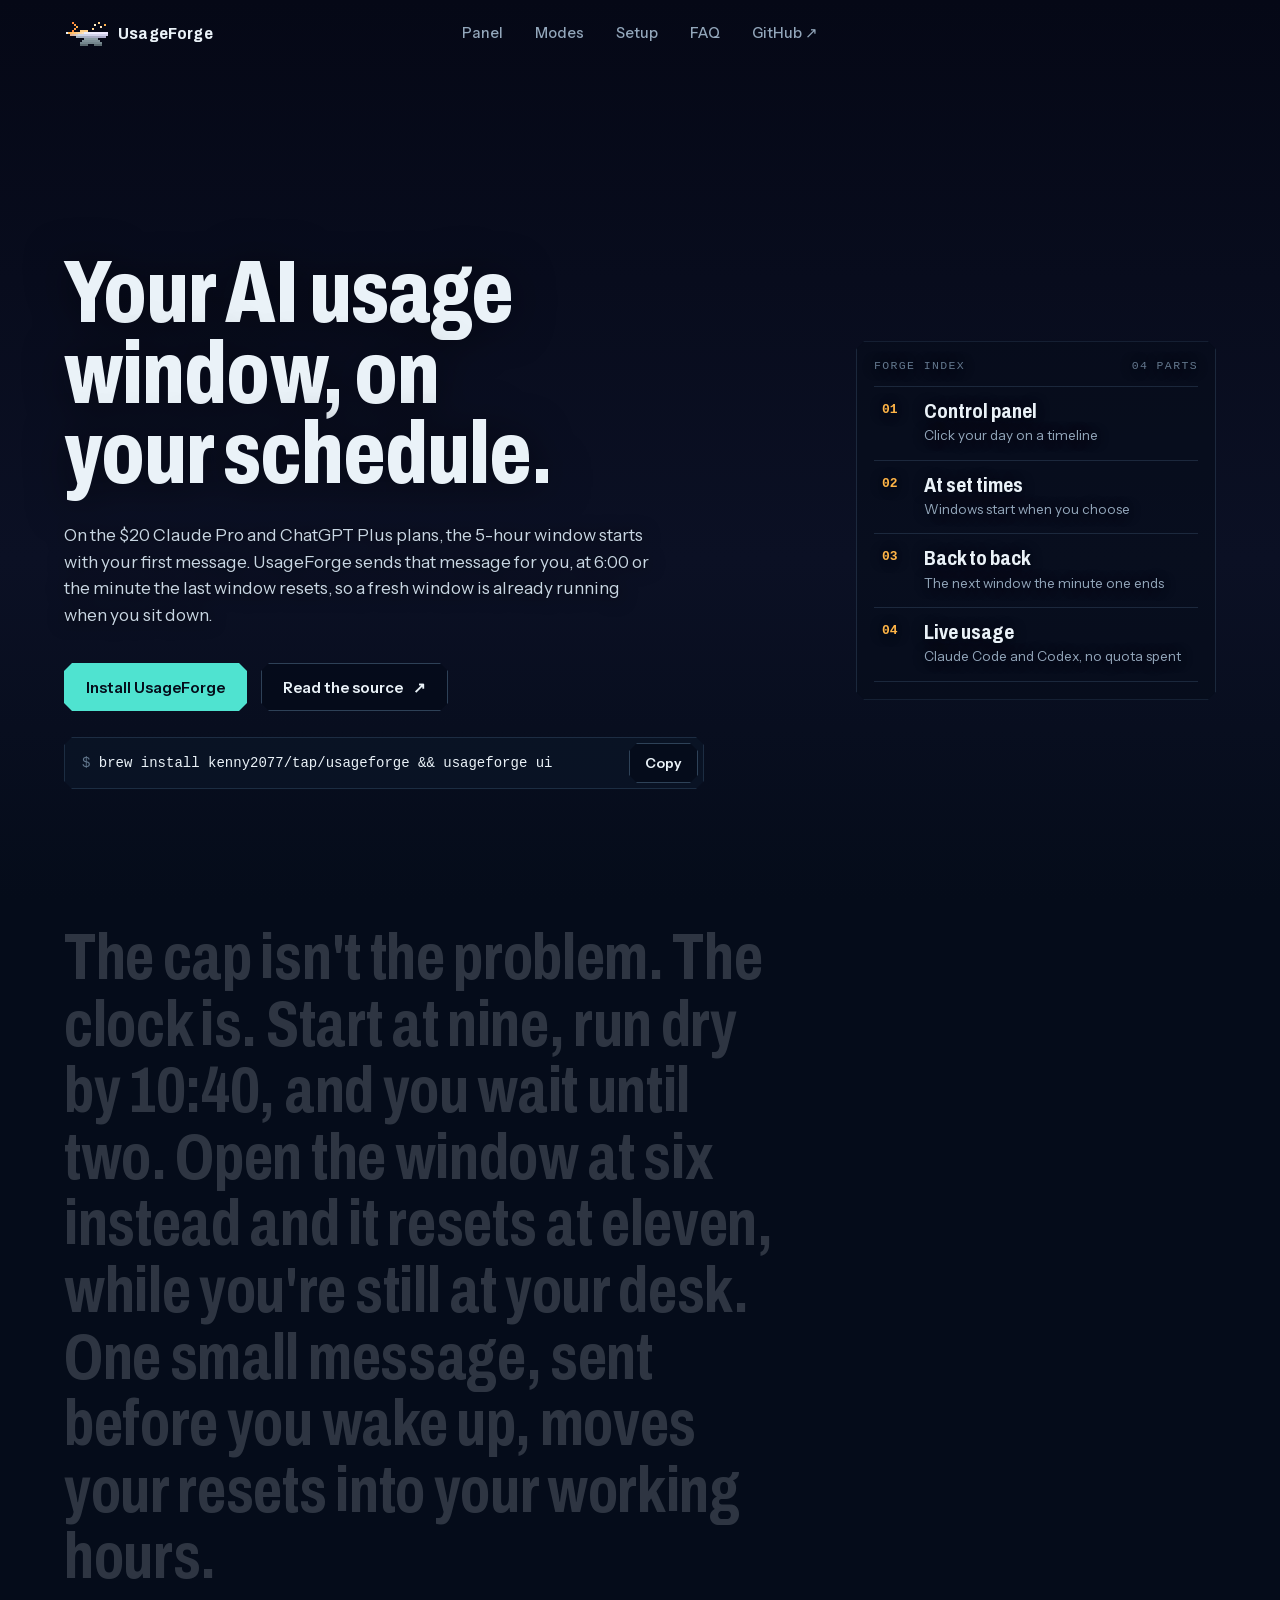
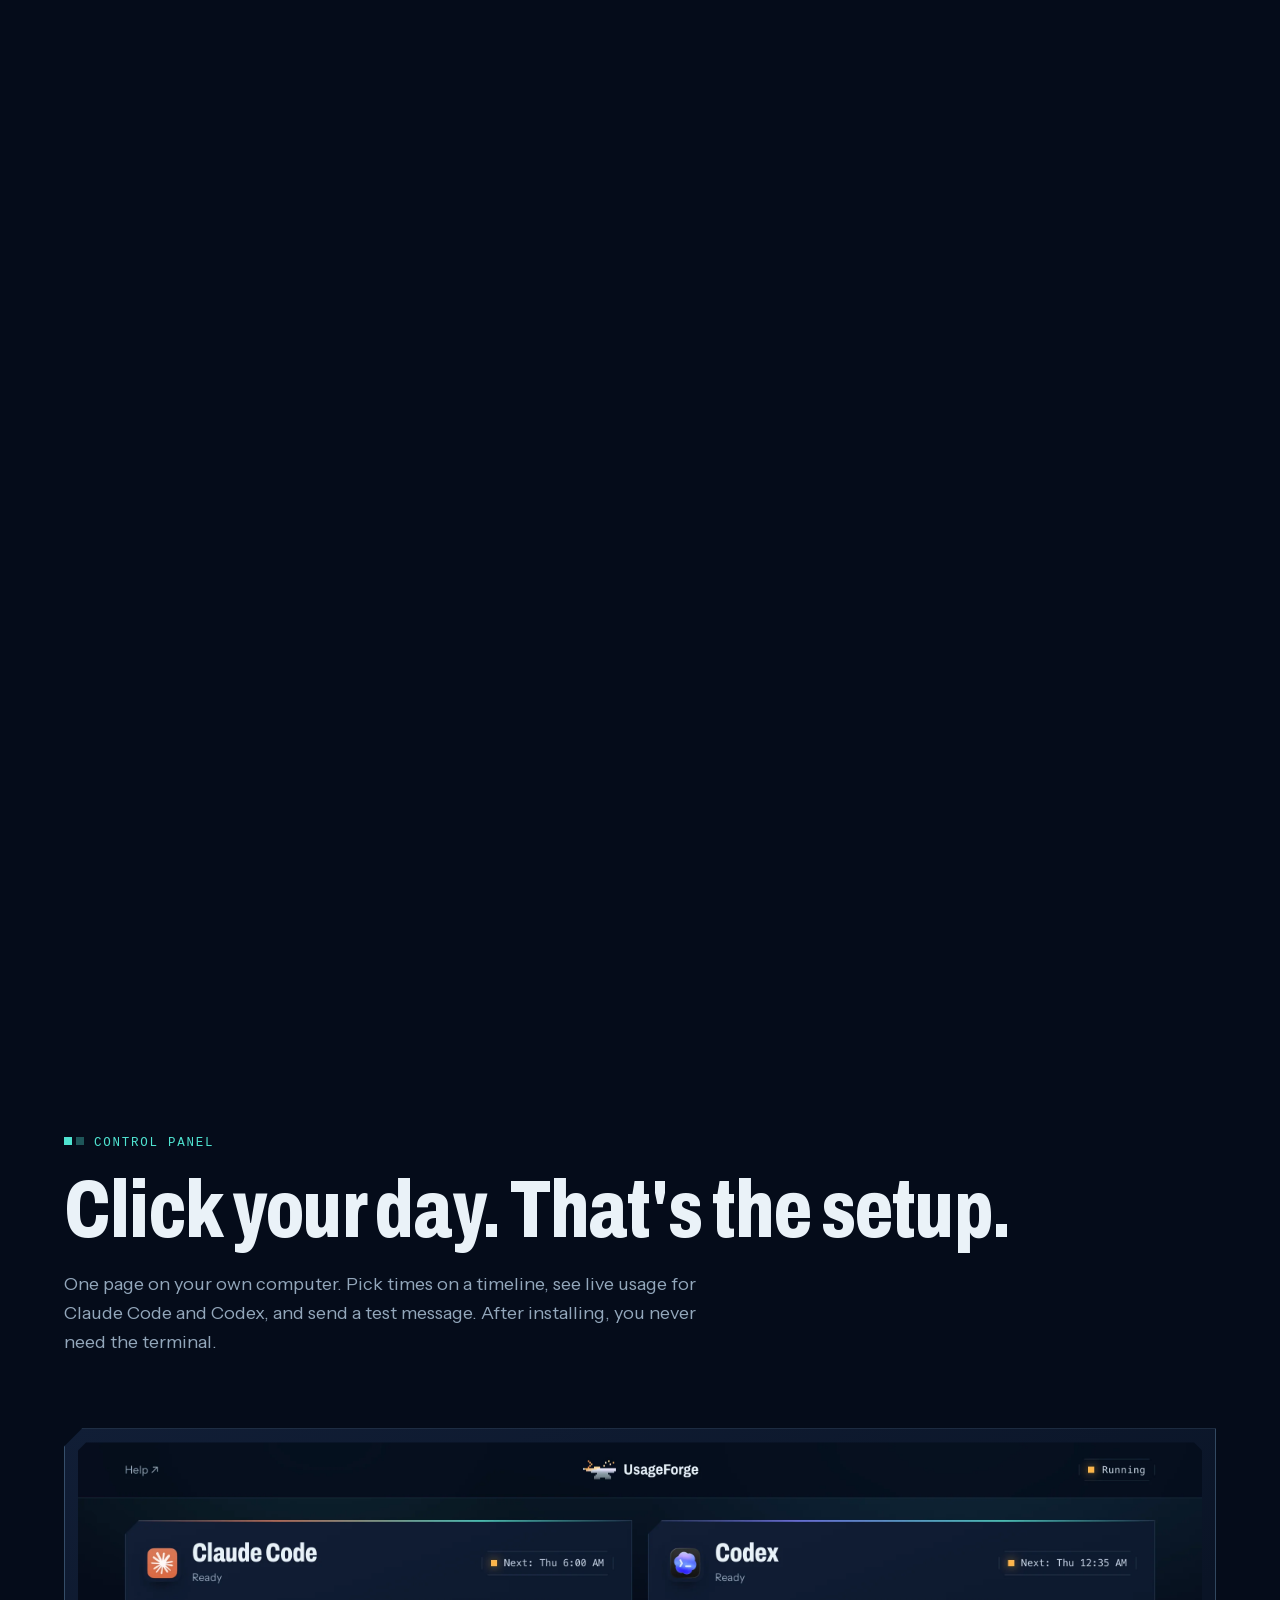
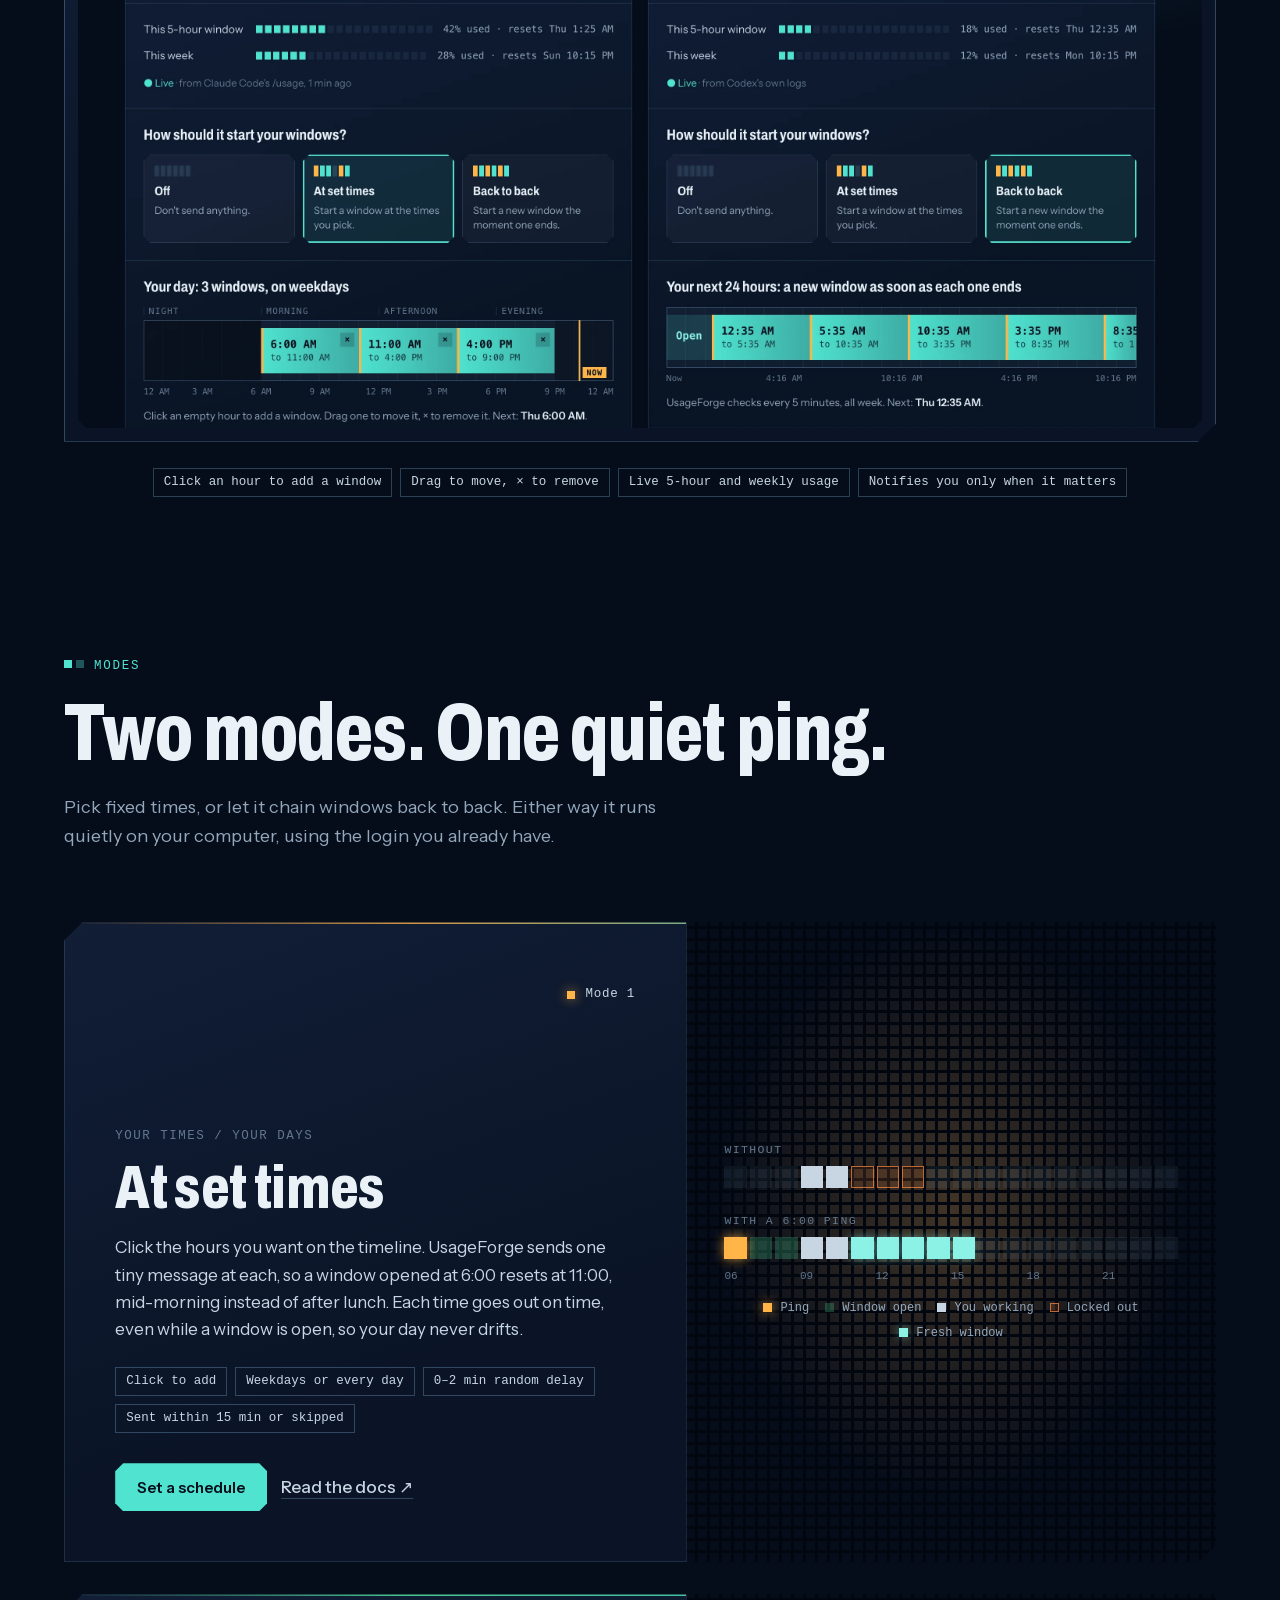
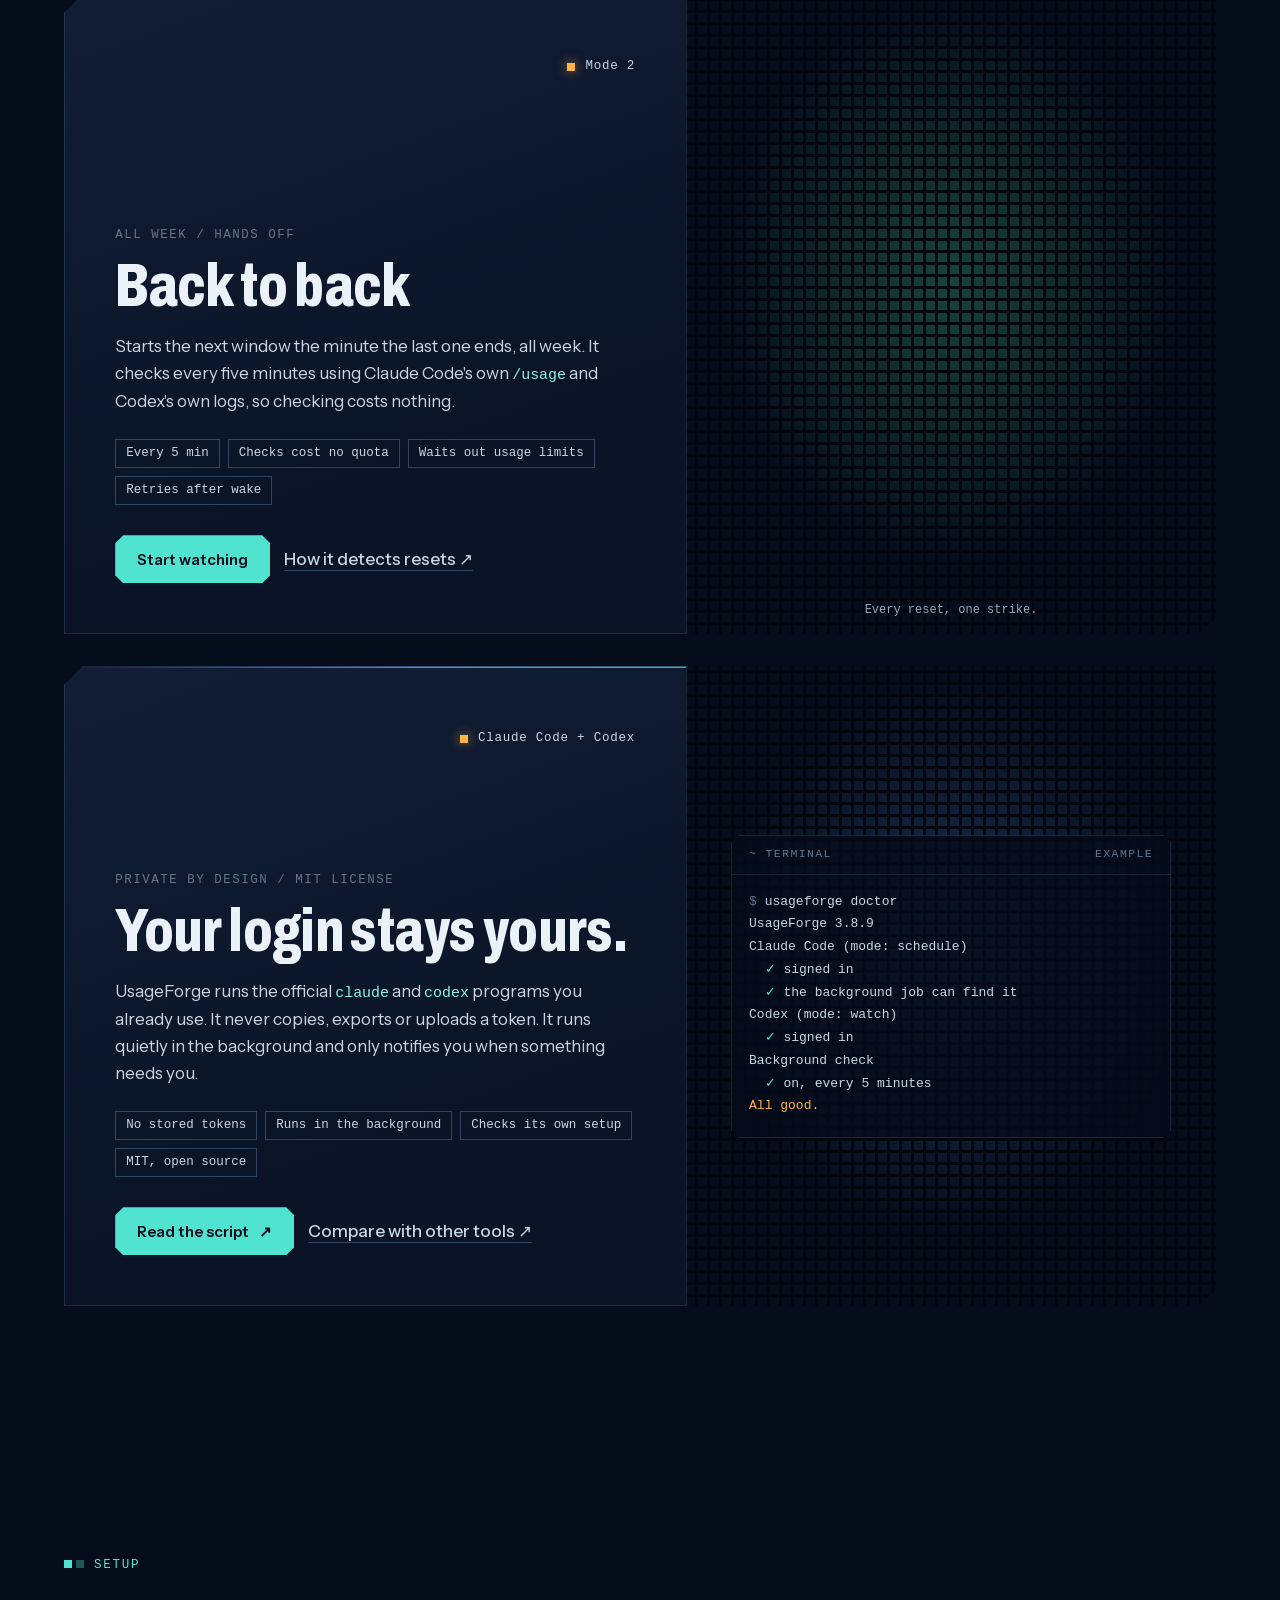
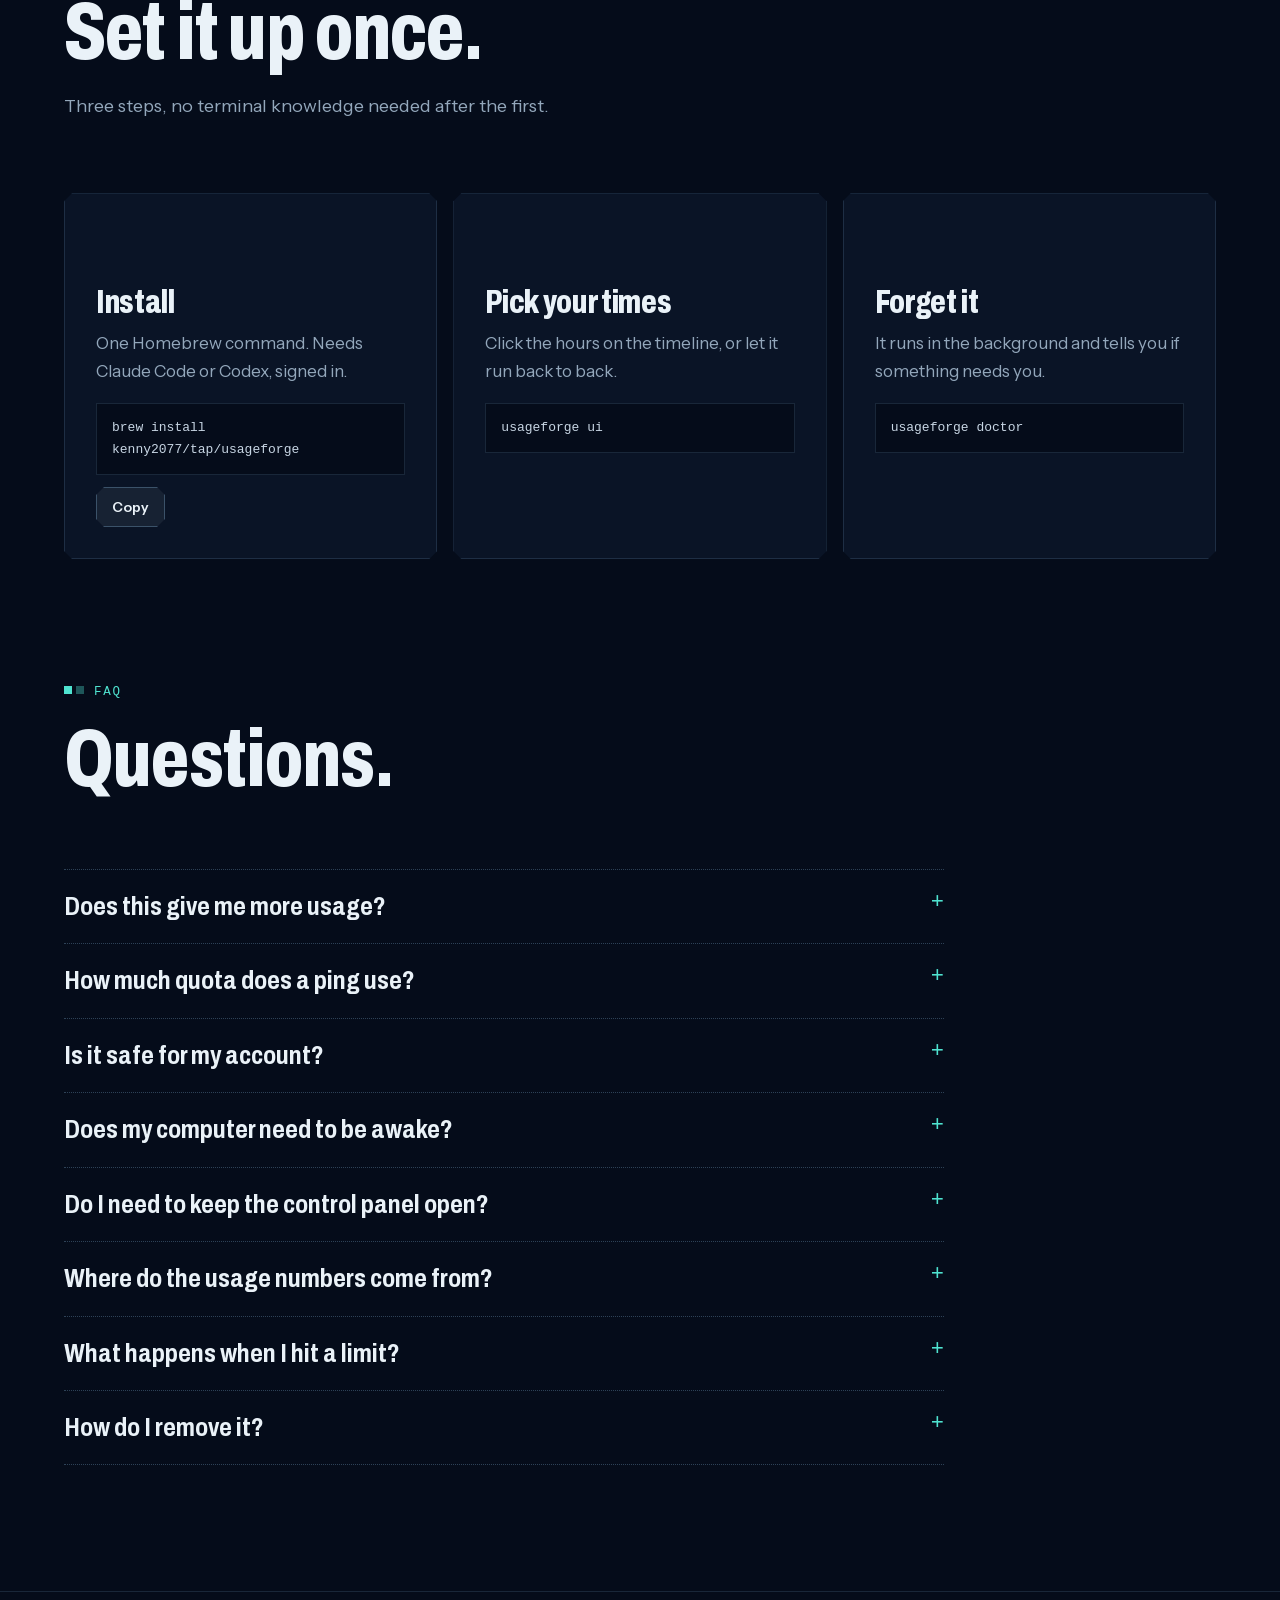
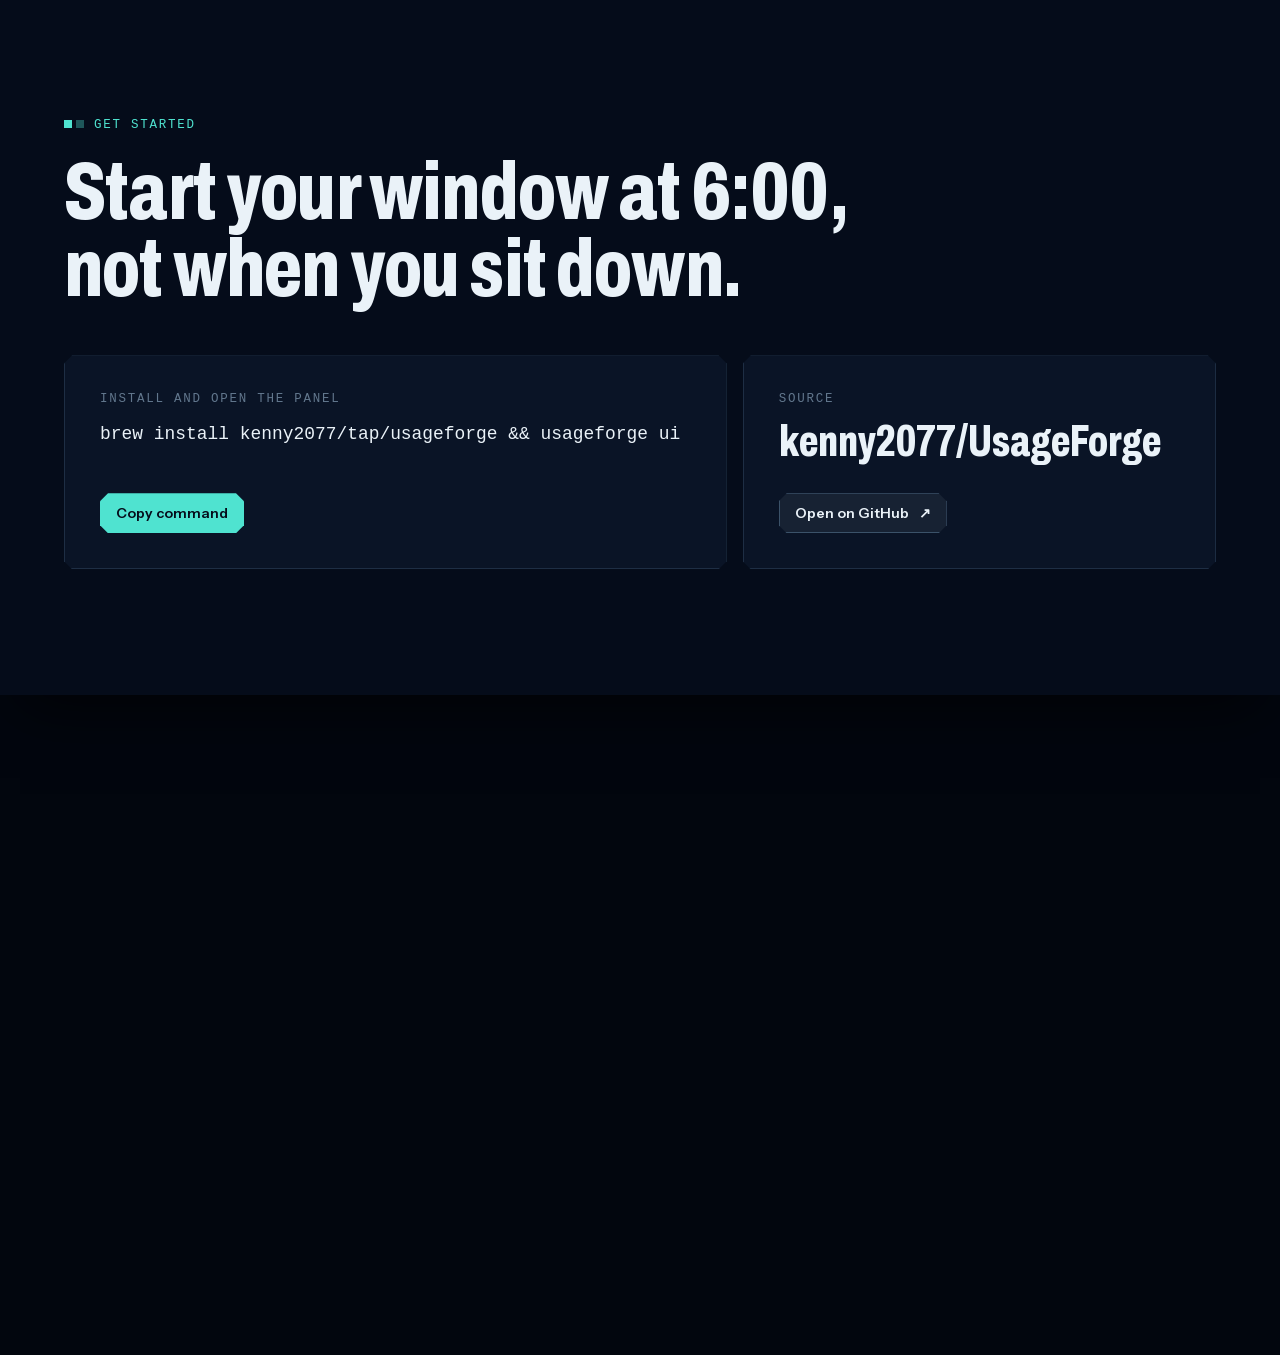
==== commit 9d302d5b: "fix: a set time always goes out at its time, open window or not, within 15 min or not at all" ====
--- a/docs/index.html
+++ b/docs/index.html
@@ -102,12 +102,12 @@
           </div>
           <p class="card-kicker">Your times <span aria-hidden="true">/</span> your days</p>
           <h3 id="schedule-title">At set times</h3>
-          <p class="card-lede">Click the hours you want on the timeline. UsageForge sends one tiny message at each, so a window opened at 6:00 resets at 11:00, mid-morning instead of after lunch. If a window is still open, it waits for it to end.</p>
+          <p class="card-lede">Click the hours you want on the timeline. UsageForge sends one tiny message at each, so a window opened at 6:00 resets at 11:00, mid-morning instead of after lunch. Each time goes out on time, even while a window is open, so your day never drifts.</p>
           <ul class="facts" aria-label="At set times features">
             <li>Click to add</li>
             <li>Weekdays or every day</li>
             <li>0–2 min random delay</li>
-            <li>Catches up on wake</li>
+            <li>Sent within 15 min or skipped</li>
           </ul>
           <div class="actions">
             <a class="button button-primary" href="#setup">Set a schedule</a>
@@ -176,7 +176,7 @@
           <div class="term" role="img" aria-label="Example terminal: usageforge doctor reports both tools signed in and the background check on">
             <p class="term-head"><span>~ terminal</span><span>example</span></p>
 <pre><span class="p">$</span> usageforge doctor
-UsageForge 3.8.8
+UsageForge 3.8.9
 Claude Code (mode: schedule)
   <span class="ok">✓</span> signed in
   <span class="ok">✓</span> the background job can find it
